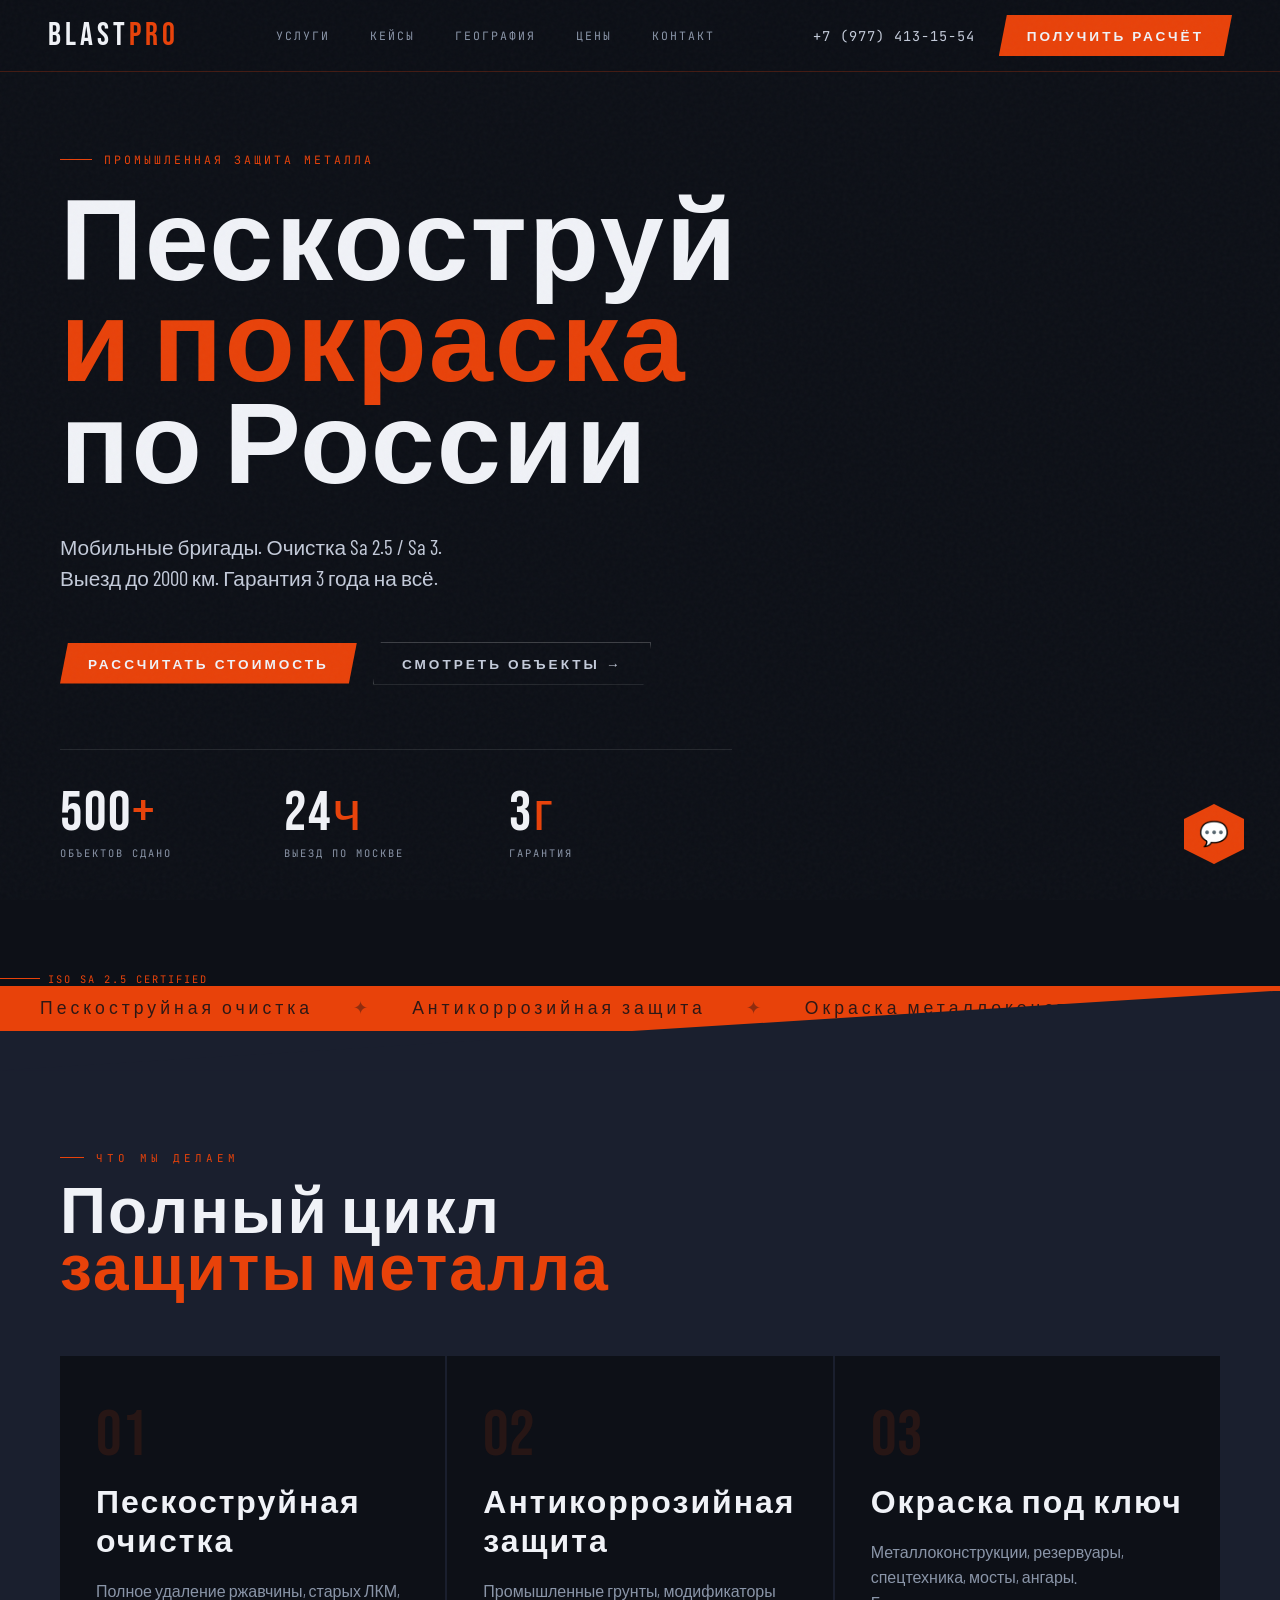
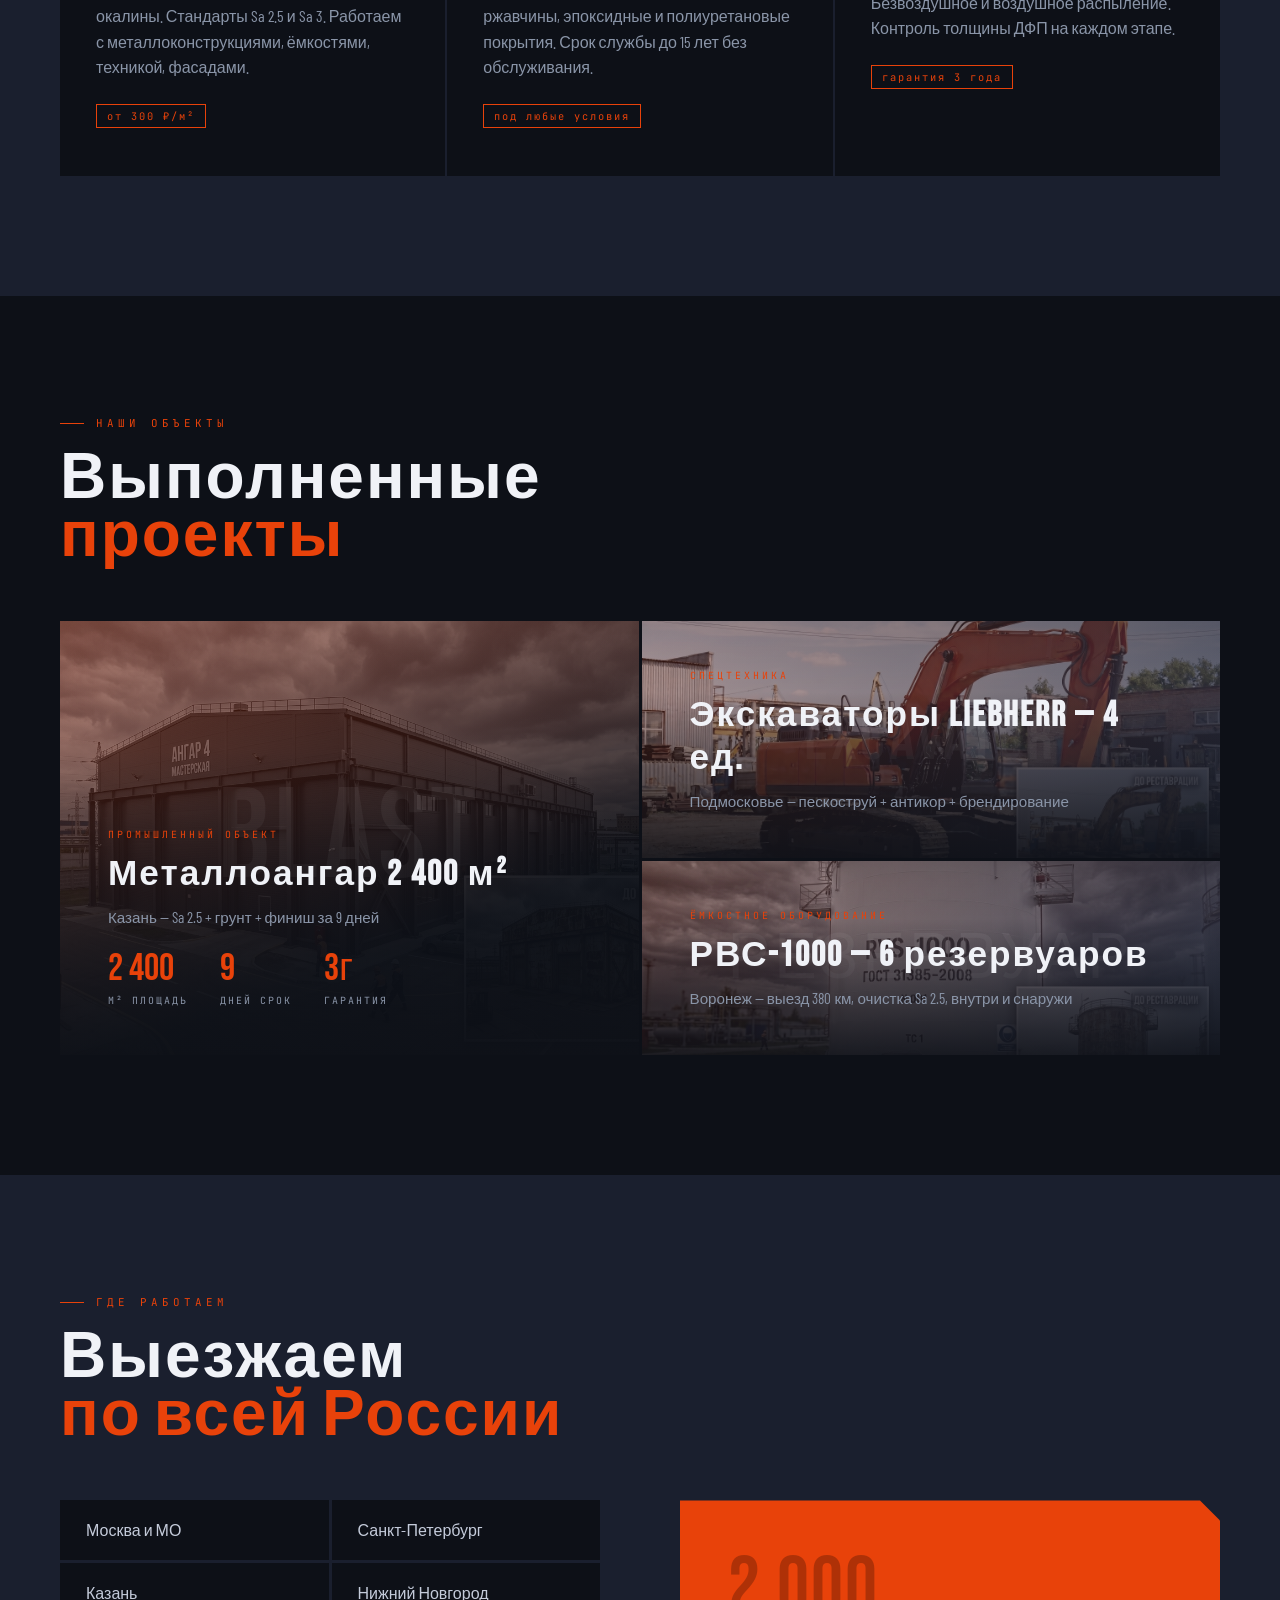
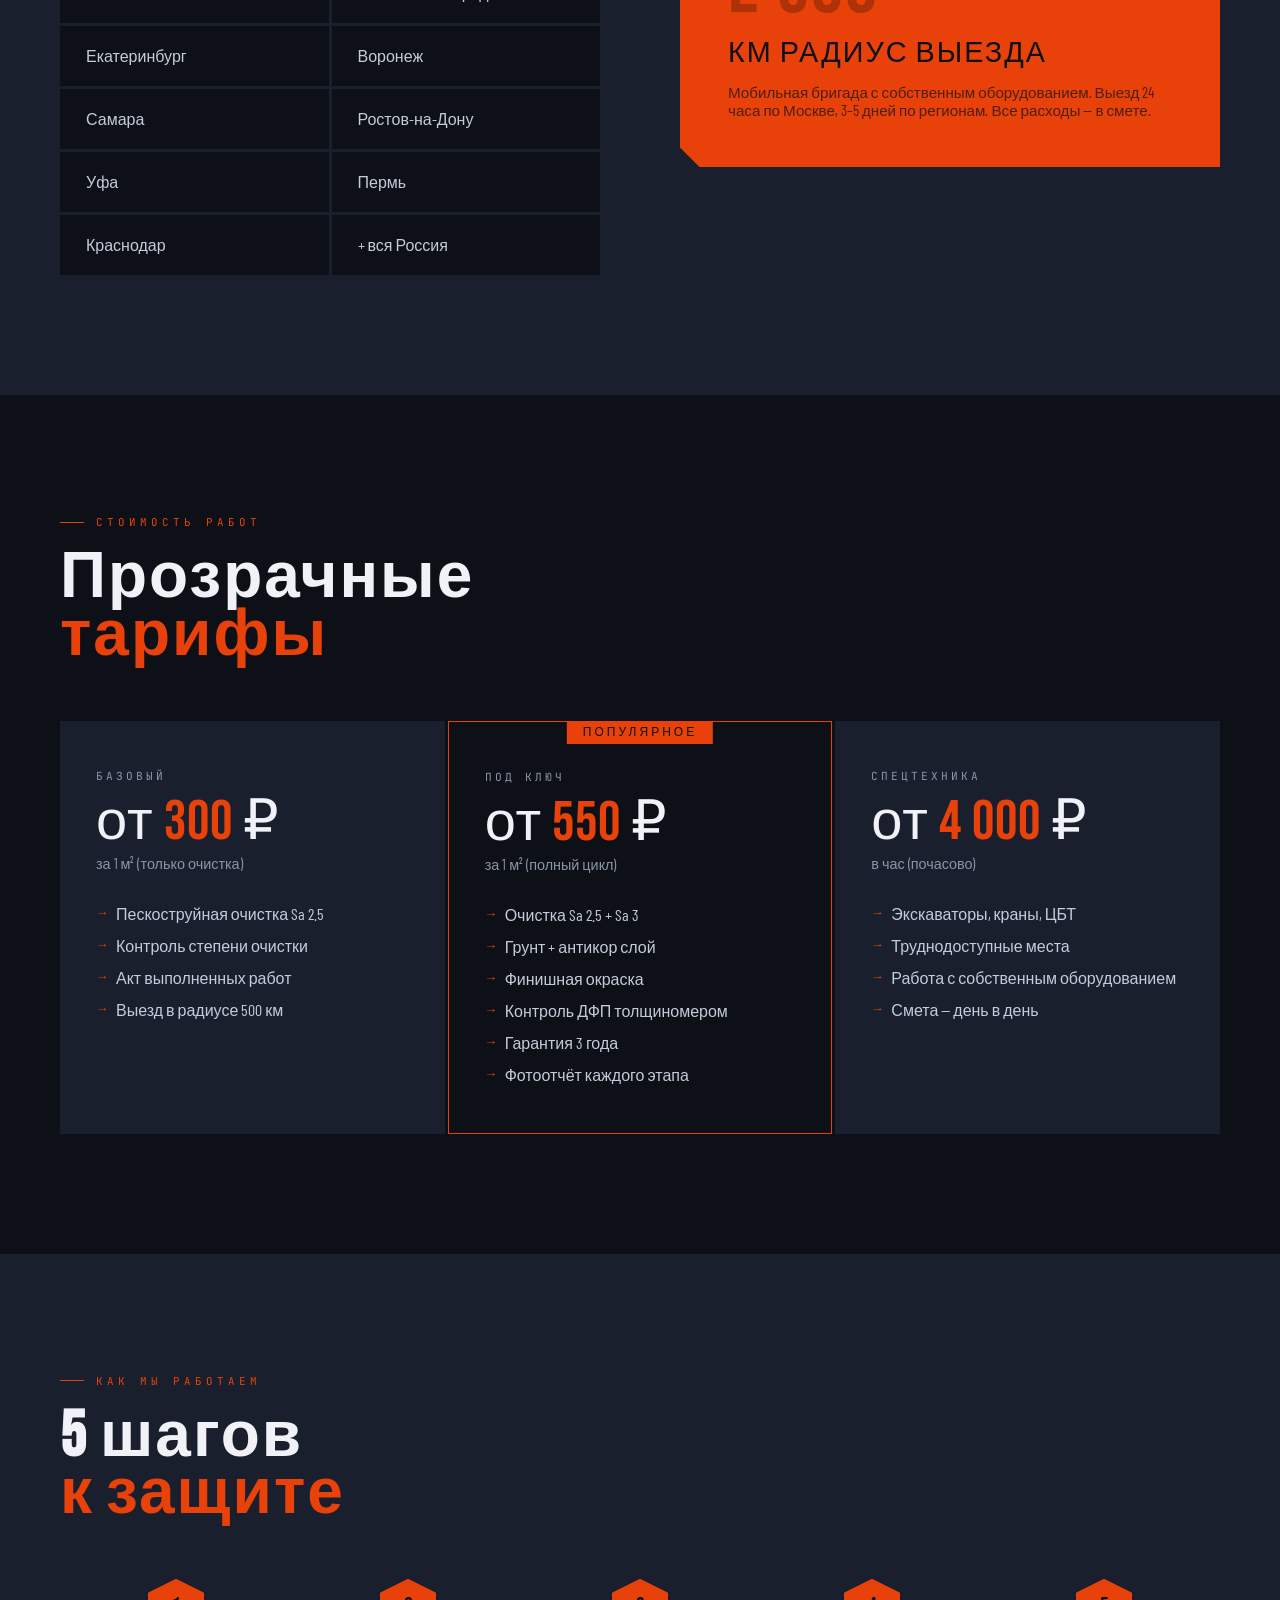
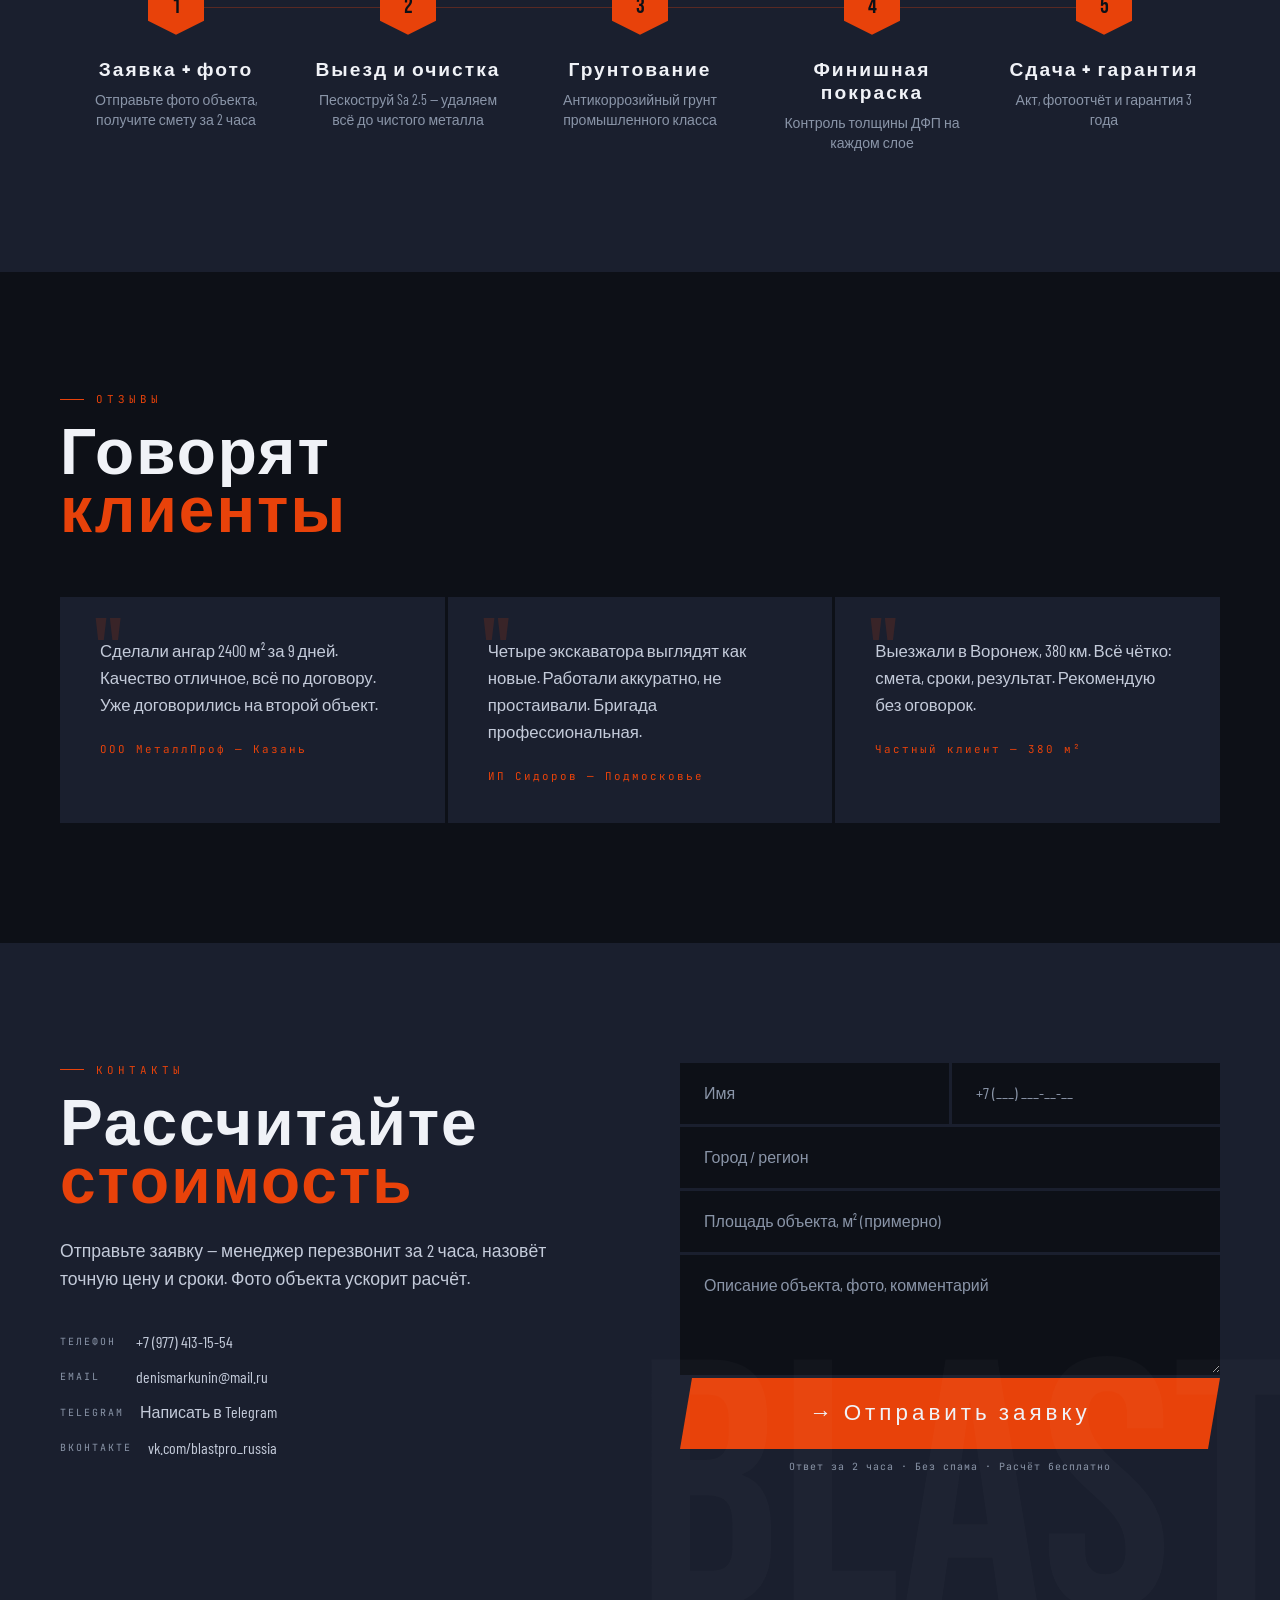
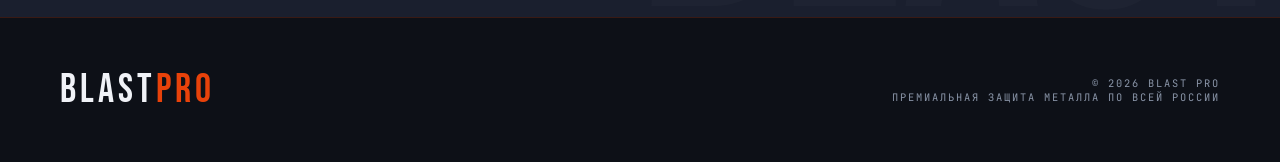
==== index.html @ a30d8edd "Add files via upload" ====
<!DOCTYPE html>
<html lang="ru">
<head>
<meta charset="UTF-8">
<meta name="viewport" content="width=device-width, initial-scale=1.0">
<meta name="description" content="BLAST PRO — пескоструйная очистка до Sa 2.5 и антикоррозийная окраска по всей России. 500+ объектов, гарантия 3 года, выезд до 2000 км.">
<title>BLAST PRO | Пескоструйная очистка и защитная окраска</title>
<link rel="preconnect" href="https://fonts.googleapis.com">
<link href="https://fonts.googleapis.com/css2?family=Bebas+Neue&family=Barlow+Condensed:ital,wght@0,400;0,600;0,700;1,400&family=JetBrains+Mono:wght@400;500&display=swap" rel="stylesheet">
<style>
:root {
  --ore:    #E8420A;
  --steel:  #1A1F2E;
  --iron:   #0D1017;
  --slag:   #2C3347;
  --smoke:  #8A95A8;
  --ash:    #C4CBDA;
  --white:  #F0F2F7;
  --gold:   #D4A843;
}

*, *::before, *::after { box-sizing: border-box; margin: 0; padding: 0; }

html { scroll-behavior: smooth; }

body {
  background: var(--iron);
  color: var(--white);
  font-family: 'Barlow Condensed', sans-serif;
  overflow-x: hidden;
}

/* ── NOISE TEXTURE OVERLAY ── */
body::before {
  content: '';
  position: fixed; inset: 0;
  background-image: url("data:image/svg+xml,%3Csvg viewBox='0 0 256 256' xmlns='http://www.w3.org/2000/svg'%3E%3Cfilter id='n'%3E%3CfeTurbulence type='fractalNoise' baseFrequency='0.9' numOctaves='4' stitchTiles='stitch'/%3E%3C/filter%3E%3Crect width='100%25' height='100%25' filter='url(%23n)' opacity='1'/%3E%3C/svg%3E");
  opacity: 0.028;
  pointer-events: none;
  z-index: 9999;
}

/* ── HEADER ── */
header {
  position: fixed; top: 0; left: 0; right: 0; z-index: 100;
  display: flex; align-items: center; justify-content: space-between;
  padding: 0 48px;
  height: 72px;
  background: rgba(13,16,23,0.96);
  border-bottom: 1px solid rgba(232,66,10,0.25);
  backdrop-filter: blur(16px);
}

.logo {
  font-family: 'Bebas Neue', sans-serif;
  font-size: 2rem;
  letter-spacing: 4px;
  color: var(--white);
}
.logo em { color: var(--ore); font-style: normal; }

nav { display: flex; gap: 40px; }
nav a {
  font-family: 'JetBrains Mono', monospace;
  font-size: 0.72rem;
  letter-spacing: 2px;
  text-transform: uppercase;
  color: var(--smoke);
  text-decoration: none;
  transition: color 0.2s;
}
nav a:hover { color: var(--ore); }

.hdr-right { display: flex; align-items: center; gap: 24px; }
.hdr-phone {
  font-family: 'JetBrains Mono', monospace;
  font-size: 0.85rem;
  color: var(--ash);
  text-decoration: none;
  letter-spacing: 1px;
}
.hdr-phone:hover { color: var(--white); }
.btn-primary {
  background: var(--ore);
  color: var(--white);
  border: none; cursor: pointer;
  font-family: 'Barlow Condensed', sans-serif;
  font-size: 0.85rem; font-weight: 700;
  letter-spacing: 3px; text-transform: uppercase;
  padding: 12px 28px;
  clip-path: polygon(8px 0%, 100% 0%, calc(100% - 8px) 100%, 0% 100%);
  transition: background 0.2s, transform 0.1s;
}
.btn-primary:hover { background: #ff5520; transform: translateY(-1px); }

/* ── HERO ── */
.hero {
  min-height: 100vh;
  display: grid;
  grid-template-columns: 1fr 1fr;
  padding-top: 72px;
  position: relative;
  overflow: hidden;
}

/* VIDEO BACKGROUND */
.hero-video-bg {
  position: absolute; inset: 0; z-index: 0;
}
.hero-video-bg video {
  width: 100%; height: 100%;
  object-fit: cover;
  opacity: 0.72;
  filter: saturate(0.55) contrast(1.1) brightness(0.95);
}
.hero-video-bg::after {
  content: '';
  position: absolute; inset: 0;
  background:
    linear-gradient(90deg,
      rgba(13,16,23,0.82) 0%,
      rgba(13,16,23,0.45) 50%,
      rgba(13,16,23,0.10) 100%),
    linear-gradient(180deg, rgba(13,16,23,0.2) 0%, transparent 40%, rgba(13,16,23,0.65) 100%);
}

.hero-left {
  display: flex; flex-direction: column; justify-content: center;
  padding: 80px 48px 80px 60px;
  position: relative;
  z-index: 1;
}

.hero-eyebrow {
  display: inline-flex; align-items: center; gap: 12px;
  font-family: 'JetBrains Mono', monospace;
  font-size: 0.72rem; letter-spacing: 3px; text-transform: uppercase;
  color: var(--ore);
  margin-bottom: 28px;
}
.hero-eyebrow::before {
  content: '';
  display: block; width: 32px; height: 1px;
  background: var(--ore);
}

h1 {
  font-family: 'Bebas Neue', sans-serif;
  font-size: clamp(5rem, 9vw, 9rem);
  line-height: 0.88;
  letter-spacing: 2px;
  color: var(--white);
  margin-bottom: 32px;
}
h1 span { color: var(--ore); }

.hero-sub {
  font-size: 1.3rem;
  font-weight: 400;
  color: var(--ash);
  max-width: 440px;
  line-height: 1.5;
  margin-bottom: 48px;
}

.hero-ctas { display: flex; gap: 16px; align-items: center; margin-bottom: 64px; }

.btn-ghost {
  font-family: 'Barlow Condensed', sans-serif;
  font-size: 0.85rem; font-weight: 600;
  letter-spacing: 3px; text-transform: uppercase;
  color: var(--ash);
  background: transparent;
  border: 1px solid rgba(255,255,255,0.2);
  padding: 12px 28px; cursor: pointer;
  clip-path: polygon(8px 0%, 100% 0%, calc(100% - 8px) 100%, 0% 100%);
  text-decoration: none;
  transition: border-color 0.2s, color 0.2s;
}
.btn-ghost:hover { border-color: var(--ore); color: var(--white); }

.hero-stats {
  display: grid; grid-template-columns: repeat(3, 1fr);
  border-top: 1px solid rgba(255,255,255,0.1);
  padding-top: 36px;
  gap: 1px;
}
.stat-item { padding-right: 32px; }
.stat-num {
  font-family: 'Bebas Neue', sans-serif;
  font-size: 3.5rem; letter-spacing: 2px;
  color: var(--white);
  line-height: 1;
}
.stat-num em { color: var(--ore); font-style: normal; }
.stat-label {
  font-family: 'JetBrains Mono', monospace;
  font-size: 0.65rem; letter-spacing: 2px; text-transform: uppercase;
  color: var(--smoke);
  margin-top: 4px;
}

.hero-right {
  position: relative;
  overflow: hidden;
}

/* industrial photo placeholder with heavy atmosphere */
.hero-img-wrap {
  position: absolute; inset: 0;
  background:
    linear-gradient(90deg, var(--iron) 0%, transparent 30%),
    linear-gradient(180deg, transparent 60%, var(--iron) 100%),
    radial-gradient(ellipse at 60% 40%, rgba(232,66,10,0.35) 0%, transparent 55%),
    #1a1a2a;
  display: flex; align-items: center; justify-content: center;
}

.hero-photo-placeholder {
  width: 100%; height: 100%;
  object-fit: cover; opacity: 0.45;
  filter: saturate(0.3) contrast(1.4);
}

/* large decorative number */
.hero-deco-num {
  position: absolute; bottom: -20px; right: -10px;
  font-family: 'Bebas Neue', sans-serif;
  font-size: clamp(12rem, 20vw, 20rem);
  color: rgba(255,255,255,0.03);
  line-height: 1;
  pointer-events: none;
  user-select: none;
}

/* spark line animation */
@keyframes spark {
  0%,100% { opacity:0.3; transform: scaleX(1); }
  50% { opacity:1; transform: scaleX(1.05); }
}
.spark-line {
  position: absolute; bottom: 72px; right: 60px;
  display: flex; align-items: center; gap: 8px;
  font-family: 'JetBrains Mono', monospace;
  font-size: 0.65rem; letter-spacing: 2px; text-transform: uppercase; color: var(--ore);
  animation: spark 2s ease-in-out infinite;
}
.spark-line::before {
  content: '';
  display: block; width: 40px; height: 1px; background: var(--ore);
}

/* ── TICKER BAR ── */
.ticker-wrap {
  background: var(--ore);
  padding: 12px 0;
  overflow: hidden;
  position: relative;
}
.ticker-inner {
  display: flex; gap: 0;
  animation: tickerMove 28s linear infinite;
  white-space: nowrap;
}
@keyframes tickerMove {
  0%   { transform: translateX(0); }
  100% { transform: translateX(-50%); }
}
.ticker-item {
  font-family: 'Bebas Neue', sans-serif;
  font-size: 1.1rem; letter-spacing: 4px;
  padding: 0 40px;
  color: rgba(13,16,23,0.85);
  flex-shrink: 0;
}
.ticker-sep { color: rgba(13,16,23,0.4); padding: 0; }

/* ── SECTION HEADERS ── */
.section-label {
  font-family: 'JetBrains Mono', monospace;
  font-size: 0.68rem; letter-spacing: 4px; text-transform: uppercase;
  color: var(--ore);
  display: flex; align-items: center; gap: 12px;
  margin-bottom: 20px;
}
.section-label::before {
  content: ''; display: block; width: 24px; height: 1px; background: var(--ore);
}

h2 {
  font-family: 'Bebas Neue', sans-serif;
  font-size: clamp(3rem, 5vw, 5.5rem);
  letter-spacing: 2px;
  line-height: 0.9;
  color: var(--white);
  margin-bottom: 56px;
}
h2 span { color: var(--ore); }

/* ── SERVICES SECTION ── */
.services {
  padding: 120px 60px;
  background: var(--steel);
  position: relative;
}

/* angled top edge */
.services::before {
  content: '';
  position: absolute; top: -40px; left: 0; right: 0;
  height: 80px;
  background: var(--steel);
  clip-path: polygon(0 100%, 100% 0, 100% 100%);
}

.services-grid {
  display: grid;
  grid-template-columns: repeat(3, 1fr);
  gap: 2px;
  margin-top: 16px;
}

.service-card {
  background: var(--iron);
  padding: 48px 36px;
  position: relative;
  overflow: hidden;
  transition: background 0.3s;
  cursor: default;
}
.service-card:hover { background: #111620; }
.service-card::before {
  content: '';
  position: absolute; top: 0; left: 0; right: 0;
  height: 3px;
  background: var(--ore);
  transform: scaleX(0); transform-origin: left;
  transition: transform 0.4s ease;
}
.service-card:hover::before { transform: scaleX(1); }

.service-num {
  font-family: 'Bebas Neue', sans-serif;
  font-size: 4rem;
  color: rgba(232,66,10,0.12);
  line-height: 1;
  margin-bottom: 16px;
  transition: color 0.3s;
}
.service-card:hover .service-num { color: rgba(232,66,10,0.3); }

.service-card h3 {
  font-family: 'Bebas Neue', sans-serif;
  font-size: 2rem;
  letter-spacing: 2px;
  margin-bottom: 16px;
}
.service-card p { font-size: 1rem; color: var(--smoke); line-height: 1.6; }
.service-tag {
  display: inline-block;
  margin-top: 24px;
  font-family: 'JetBrains Mono', monospace;
  font-size: 0.65rem; letter-spacing: 2px;
  color: var(--ore); border: 1px solid var(--ore);
  padding: 4px 10px;
}

/* ── CASES / PROJECTS ── */
.cases {
  padding: 120px 60px;
  background: var(--iron);
}

.cases-grid {
  display: grid;
  grid-template-columns: repeat(2, 1fr);
  gap: 3px;
}

.case-card {
  background: var(--steel);
  padding: 48px;
  position: relative;
  overflow: hidden;
  transition: transform 0.3s;
}
.case-card:hover { transform: translateY(-4px); }
.case-card:nth-child(1) { grid-column: 1; grid-row: 1 / span 2; display: flex; flex-direction: column; justify-content: flex-end; }

.case-hero-placeholder {
  position: absolute; inset: 0;
  background: linear-gradient(135deg, rgba(232,66,10,0.2), rgba(44,51,71,0.8));
  display: flex; align-items: center; justify-content: center;
  font-family: 'Bebas Neue', sans-serif;
  font-size: 8rem; letter-spacing: 4px; color: rgba(255,255,255,0.06);
}
.case-card:nth-child(1) .case-hero-placeholder { background: linear-gradient(160deg, rgba(232,66,10,0.35) 0%, rgba(13,16,23,0.9) 70%); }

/* real photos */
.case-photo {
  position: absolute; inset: 0;
  width: 100%; height: 100%;
  object-fit: cover;
  object-position: center;
  opacity: 0.75;
  filter: saturate(0.6) contrast(1.1);
  transition: opacity 0.4s, transform 0.6s;
  cursor: pointer;
}
.case-card:hover .case-photo {
  opacity: 0.85;
  transform: scale(1.02);
}
/* overlay gradient — только снизу чтобы текст читался, фото видно */
.case-card::after {
  content: '';
  position: absolute; inset: 0;
  background: linear-gradient(180deg, rgba(13,16,23,0.1) 0%, rgba(13,16,23,0.0) 30%, rgba(13,16,23,0.85) 100%);
  pointer-events: none;
  z-index: 0;
}
.case-content { position: relative; z-index: 2; }

/* zoom icon on hover */
.case-photo-btn {
  position: absolute; top: 16px; right: 16px; z-index: 3;
  width: 40px; height: 40px;
  background: rgba(232,66,10,0.85);
  border: none; cursor: pointer;
  display: flex; align-items: center; justify-content: center;
  clip-path: polygon(6px 0%,100% 0%,calc(100% - 6px) 100%,0% 100%);
  opacity: 0; transition: opacity 0.2s;
  color: white; font-size: 1.1rem;
}
.case-card:hover .case-photo-btn { opacity: 1; }

/* ── LIGHTBOX ── */
.lb-overlay {
  display: none;
  position: fixed; inset: 0; z-index: 1000;
  background: rgba(7,10,18,0.97);
  align-items: center; justify-content: center;
  flex-direction: column;
}
.lb-overlay.open { display: flex; }

.lb-img-wrap {
  position: relative;
  max-width: 92vw; max-height: 82vh;
  display: flex; align-items: center; justify-content: center;
}
.lb-img-wrap img {
  max-width: 92vw; max-height: 82vh;
  object-fit: contain;
  border: 1px solid rgba(232,66,10,0.2);
  display: block;
}

.lb-arrow {
  position: absolute; top: 50%; transform: translateY(-50%);
  background: rgba(232,66,10,0.9);
  border: none; cursor: pointer; color: white;
  font-size: 1.4rem; padding: 0;
  width: 52px; height: 52px;
  clip-path: polygon(8px 0%,100% 0%,calc(100% - 8px) 100%,0% 100%);
  display: flex; align-items: center; justify-content: center;
  transition: background 0.2s;
}
.lb-arrow:hover { background: #ff5520; }
.lb-arrow.prev { left: -70px; }
.lb-arrow.next { right: -70px; }

.lb-close {
  position: fixed; top: 24px; right: 32px;
  background: transparent; border: 1px solid rgba(255,255,255,0.2);
  color: white; cursor: pointer;
  font-family: 'JetBrains Mono', monospace;
  font-size: 0.75rem; letter-spacing: 2px;
  padding: 10px 20px;
  transition: border-color 0.2s;
}
.lb-close:hover { border-color: var(--ore); color: var(--ore); }

.lb-caption {
  margin-top: 20px; text-align: center;
}
.lb-caption h4 {
  font-family: 'Bebas Neue', sans-serif;
  font-size: 1.6rem; letter-spacing: 2px;
}
.lb-caption p { font-size: 0.9rem; color: var(--smoke); margin-top: 4px; }

.lb-dots {
  display: flex; gap: 8px; margin-top: 16px;
}
.lb-dot {
  width: 28px; height: 3px; background: rgba(255,255,255,0.2);
  cursor: pointer; transition: background 0.2s;
  border: none;
}
.lb-dot.active { background: var(--ore); }

.case-content { position: relative; z-index: 1; }
.case-cat {
  font-family: 'JetBrains Mono', monospace;
  font-size: 0.62rem; letter-spacing: 3px; text-transform: uppercase; color: var(--ore);
  margin-bottom: 12px;
}
.case-card h3 {
  font-family: 'Bebas Neue', sans-serif;
  font-size: 2.2rem; letter-spacing: 2px; margin-bottom: 12px;
}
.case-meta { font-size: 0.95rem; color: var(--smoke); }

.case-stat-row {
  display: flex; gap: 32px; margin-top: 24px;
}
.case-stat span:first-child {
  display: block;
  font-family: 'Bebas Neue', sans-serif; font-size: 2.4rem; color: var(--ore); line-height: 1;
}
.case-stat span:last-child {
  font-family: 'JetBrains Mono', monospace;
  font-size: 0.62rem; letter-spacing: 2px; text-transform: uppercase; color: var(--smoke);
}

/* ── GEOGRAPHY ── */
.geo {
  padding: 120px 60px;
  background: var(--steel);
  position: relative;
}

.geo-inner {
  display: grid;
  grid-template-columns: 1fr 1fr;
  gap: 80px;
  align-items: start;
}

.geo-list {
  display: grid; grid-template-columns: 1fr 1fr; gap: 3px;
}
.geo-item {
  background: var(--iron);
  padding: 20px 24px;
  font-size: 1rem;
  color: var(--ash);
  border-left: 2px solid transparent;
  transition: border-color 0.2s, color 0.2s;
}
.geo-item:hover { border-left-color: var(--ore); color: var(--white); }

.geo-callout {
  background: var(--ore);
  padding: 48px;
  clip-path: polygon(0 0, calc(100% - 20px) 0, 100% 20px, 100% 100%, 20px 100%, 0 calc(100% - 20px));
}
.geo-callout-num {
  font-family: 'Bebas Neue', sans-serif;
  font-size: 5rem; letter-spacing: 2px; color: rgba(0,0,0,0.25); line-height: 1;
}
.geo-callout-text {
  font-family: 'Bebas Neue', sans-serif;
  font-size: 1.8rem; letter-spacing: 2px; color: var(--iron);
  margin-top: 8px;
}
.geo-callout-sub {
  font-size: 0.95rem; color: rgba(13,16,23,0.7); margin-top: 12px;
}

/* ── PRICING ── */
.pricing {
  padding: 120px 60px;
  background: var(--iron);
}

.price-grid {
  display: grid;
  grid-template-columns: repeat(3, 1fr);
  gap: 3px;
}
.price-card {
  background: var(--steel);
  padding: 48px 36px;
  position: relative;
}
.price-card.featured {
  background: var(--iron);
  border: 1px solid var(--ore);
}
.price-card.featured::before {
  content: 'ПОПУЛЯРНОЕ';
  position: absolute; top: -1px; left: 50%; transform: translateX(-50%);
  background: var(--ore); color: var(--iron);
  font-family: 'Bebas Neue', sans-serif;
  font-size: 0.75rem; letter-spacing: 3px;
  padding: 4px 16px;
}

.price-name {
  font-family: 'JetBrains Mono', monospace;
  font-size: 0.7rem; letter-spacing: 3px; text-transform: uppercase; color: var(--smoke);
  margin-bottom: 12px;
}
.price-amount {
  font-family: 'Bebas Neue', sans-serif;
  font-size: 3.5rem; letter-spacing: 1px; color: var(--white); line-height: 1;
}
.price-amount em { font-style: normal; color: var(--ore); }
.price-unit { font-size: 0.9rem; color: var(--smoke); margin-top: 4px; margin-bottom: 32px; }

.price-features { list-style: none; display: flex; flex-direction: column; gap: 12px; }
.price-features li {
  font-size: 1rem; color: var(--ash);
  padding-left: 20px; position: relative;
}
.price-features li::before {
  content: '→';
  position: absolute; left: 0; color: var(--ore); font-size: 0.8rem;
}

/* ── PROCESS ── */
.process {
  padding: 120px 60px;
  background: var(--steel);
}

.process-steps {
  display: grid;
  grid-template-columns: repeat(5, 1fr);
  position: relative;
  gap: 0;
}
.process-steps::before {
  content: '';
  position: absolute;
  top: 28px; left: 10%; right: 10%;
  height: 1px; background: rgba(232,66,10,0.3);
}
.step {
  text-align: center;
  padding: 0 20px;
  position: relative;
}
.step-dot {
  width: 56px; height: 56px;
  background: var(--ore);
  clip-path: polygon(50% 0%, 100% 25%, 100% 75%, 50% 100%, 0% 75%, 0% 25%);
  display: flex; align-items: center; justify-content: center;
  margin: 0 auto 24px;
  font-family: 'Bebas Neue', sans-serif; font-size: 1.4rem; color: var(--iron);
  position: relative; z-index: 1;
}
.step h4 {
  font-family: 'Bebas Neue', sans-serif;
  font-size: 1.2rem; letter-spacing: 2px; margin-bottom: 8px;
}
.step p { font-size: 0.88rem; color: var(--smoke); line-height: 1.4; }

/* ── TESTIMONIALS ── */
.testimonials {
  padding: 120px 60px;
  background: var(--iron);
}

.testi-grid {
  display: grid;
  grid-template-columns: repeat(3, 1fr);
  gap: 3px;
}
.testi-card {
  background: var(--steel);
  padding: 40px;
  position: relative;
}
.testi-card::before {
  content: '"';
  position: absolute; top: 12px; left: 32px;
  font-family: 'Bebas Neue', sans-serif;
  font-size: 6rem; color: rgba(232,66,10,0.15); line-height: 1;
}
.testi-text { font-size: 1.05rem; color: var(--ash); line-height: 1.6; margin-bottom: 24px; position: relative; z-index: 1; }
.testi-author { font-family: 'JetBrains Mono', monospace; font-size: 0.68rem; letter-spacing: 2px; color: var(--ore); }

/* ── CONTACT ── */
.contact {
  padding: 120px 60px;
  background: var(--steel);
  position: relative;
  overflow: hidden;
}
.contact::after {
  content: 'BLAST';
  position: absolute; right: -20px; bottom: -60px;
  font-family: 'Bebas Neue', sans-serif;
  font-size: 22rem; color: rgba(255,255,255,0.02); line-height: 1;
  pointer-events: none;
}

.contact-inner {
  display: grid;
  grid-template-columns: 1fr 1fr;
  gap: 80px;
  align-items: start;
}

.contact-info h2 { margin-bottom: 24px; }
.contact-info p { font-size: 1.1rem; color: var(--ash); line-height: 1.6; margin-bottom: 40px; }

.contact-detail {
  display: flex; flex-direction: column; gap: 16px; margin-bottom: 40px;
}
.cdet {
  display: flex; align-items: center; gap: 16px;
  font-size: 1rem;
}
.cdet-label {
  font-family: 'JetBrains Mono', monospace;
  font-size: 0.62rem; letter-spacing: 2px; text-transform: uppercase;
  color: var(--smoke); min-width: 60px;
}
.cdet a { color: var(--ash); text-decoration: none; }
.cdet a:hover { color: var(--ore); }

/* FORM */
.contact-form { display: flex; flex-direction: column; gap: 3px; }
.form-row { display: grid; grid-template-columns: 1fr 1fr; gap: 3px; }

.field {
  background: var(--iron);
  border: none; outline: none;
  padding: 20px 24px;
  font-family: 'Barlow Condensed', sans-serif;
  font-size: 1rem; color: var(--white);
  width: 100%;
  border-bottom: 2px solid transparent;
  transition: border-color 0.2s;
}
.field:focus { border-bottom-color: var(--ore); }
.field::placeholder { color: var(--smoke); }
.field.error { border-bottom-color: #e84444; animation: shake 0.3s ease; }
.field-error-msg {
  font-family: 'JetBrains Mono', monospace;
  font-size: 0.62rem; letter-spacing: 1px;
  color: #e84444; margin-top: 4px;
  display: none;
}
.field-error-msg.show { display: block; }
@keyframes shake {
  0%,100% { transform: translateX(0); }
  25%      { transform: translateX(-6px); }
  75%      { transform: translateX(6px); }
}

textarea.field { resize: vertical; min-height: 120px; }

.form-submit {
  background: var(--ore);
  border: none; cursor: pointer;
  color: var(--white);
  font-family: 'Bebas Neue', sans-serif;
  font-size: 1.4rem; letter-spacing: 4px;
  padding: 22px;
  width: 100%;
  transition: background 0.2s;
  clip-path: polygon(12px 0%, 100% 0%, calc(100% - 12px) 100%, 0% 100%);
}
.form-submit:hover { background: #ff5520; }

.form-note {
  font-family: 'JetBrains Mono', monospace;
  font-size: 0.62rem; letter-spacing: 1px; color: var(--smoke);
  text-align: center; margin-top: 8px;
}

/* ── FLOATING CONTACT WIDGET ── */
.float-wrap {
  position: fixed; bottom: 36px; right: 36px; z-index: 200;
}
.float-btn {
  width: 60px; height: 60px;
  background: var(--ore);
  border: none; cursor: pointer;
  clip-path: polygon(50% 0%, 100% 25%, 100% 75%, 50% 100%, 0% 75%, 0% 25%);
  display: flex; align-items: center; justify-content: center;
  font-size: 1.5rem;
  box-shadow: 0 8px 32px rgba(232,66,10,0.5);
  transition: transform 0.2s;
}
.float-btn:hover { transform: scale(1.08); }

.float-menu {
  position: absolute; bottom: 76px; right: 0;
  background: var(--steel);
  border: 1px solid rgba(232,66,10,0.25);
  width: 240px;
  display: none; flex-direction: column;
  overflow: hidden;
}
.float-menu.open { display: flex; }
.float-link {
  display: flex; align-items: center; gap: 14px;
  padding: 16px 20px;
  text-decoration: none; color: var(--ash);
  font-size: 0.95rem;
  border-bottom: 1px solid rgba(255,255,255,0.06);
  transition: background 0.15s, color 0.15s;
}
.float-link:hover { background: rgba(232,66,10,0.12); color: var(--white); }
.float-link svg { flex-shrink: 0; }

/* ── FOOTER ── */
footer {
  background: var(--iron);
  border-top: 1px solid rgba(232,66,10,0.2);
  padding: 48px 60px;
  display: flex; align-items: center; justify-content: space-between;
}
.footer-logo {
  font-family: 'Bebas Neue', sans-serif;
  font-size: 2.5rem; letter-spacing: 4px;
}
.footer-logo em { color: var(--ore); font-style: normal; }

.footer-meta {
  font-family: 'JetBrains Mono', monospace;
  font-size: 0.65rem; letter-spacing: 2px; text-transform: uppercase; color: var(--smoke);
  text-align: right;
}

/* ── ANIMATIONS ── */
@keyframes fadeUp {
  from { opacity: 0; transform: translateY(24px); }
  to   { opacity: 1; transform: translateY(0); }
}
.anim { opacity: 0; }
.anim.visible { animation: fadeUp 0.6s ease forwards; }
.anim-d1 { animation-delay: 0.1s; }
.anim-d2 { animation-delay: 0.2s; }
.anim-d3 { animation-delay: 0.3s; }

/* ── SUCCESS STATE ── */
.form-success {
  display: none;
  text-align: center; padding: 60px 20px;
}
.form-success.show { display: block; }
.form-success h3 {
  font-family: 'Bebas Neue', sans-serif;
  font-size: 3rem; letter-spacing: 3px; color: var(--ore);
}
.form-success p { color: var(--ash); margin-top: 12px; font-size: 1.05rem; }

/* ── PHONE VALIDATION INDICATOR ── */
.phone-wrap { display: flex; flex-direction: column; position: relative; }
.phone-status {
  position: absolute; right: 16px; top: 50%; transform: translateY(-50%);
  font-size: 1rem; opacity: 0; transition: opacity 0.2s;
  pointer-events: none;
}
.phone-status.show { opacity: 1; }
.phone-status.ok   { color: #4caf50; }
.phone-status.bad  { color: #e84444; }

.field.valid   { border-bottom-color: #4caf50; }
.field.error   { border-bottom-color: #e84444; animation: shake 0.3s ease; }

/* ── BURGER MENU ── */
.burger {
  display: none;
  flex-direction: column; gap: 5px;
  background: none; border: none; cursor: pointer; padding: 8px;
}
.burger span {
  display: block; width: 24px; height: 2px;
  background: var(--white); transition: all 0.3s;
}
.burger.open span:nth-child(1) { transform: translateY(7px) rotate(45deg); }
.burger.open span:nth-child(2) { opacity: 0; }
.burger.open span:nth-child(3) { transform: translateY(-7px) rotate(-45deg); }

.mobile-nav {
  display: none;
  position: fixed; top: 72px; left: 0; right: 0; z-index: 99;
  background: rgba(13,16,23,0.98);
  flex-direction: column;
  border-bottom: 1px solid rgba(232,66,10,0.3);
  backdrop-filter: blur(16px);
}
.mobile-nav.open { display: flex; }
.mobile-nav a {
  padding: 18px 24px;
  font-family: 'JetBrains Mono', monospace;
  font-size: 0.8rem; letter-spacing: 3px; text-transform: uppercase;
  color: var(--ash); text-decoration: none;
  border-bottom: 1px solid rgba(255,255,255,0.06);
  transition: color 0.2s, background 0.2s;
}
.mobile-nav a:hover { color: var(--ore); background: rgba(232,66,10,0.06); }

/* ── LIGHTBOX MOBILE ── */
@media (max-width: 600px) {
  .lb-arrow { display: none; }
  .lb-img-wrap { max-width: 100vw; max-height: 60vh; }
  .lb-img-wrap img { max-width: 96vw; max-height: 60vh; }
  .lb-close { top: 12px; right: 12px; padding: 8px 14px; font-size: 0.65rem; }
  .lb-caption h4 { font-size: 1.2rem; }
}

/* ── MOBILE ── */
@media (max-width: 900px) {
  /* header */
  header { padding: 0 20px; }
  nav { display: none; }
  .burger { display: flex; }
  .hdr-phone { display: none; }
  .btn-primary { font-size: 0.75rem; padding: 10px 18px; letter-spacing: 1px; }

  /* hero */
  .hero { grid-template-columns: 1fr; min-height: 100svh; }
  .hero-left { padding: 48px 20px 60px; max-width: 100% !important; }
  h1 { font-size: clamp(3rem, 12vw, 5.5rem); }
  .hero-sub { font-size: 1.1rem; }
  .hero-ctas { flex-direction: column; align-items: flex-start; gap: 12px; }
  .hero-ctas .btn-primary, .hero-ctas .btn-ghost { width: 100%; text-align: center; }
  .hero-stats { grid-template-columns: repeat(3,1fr); gap: 0; }
  .stat-num { font-size: 2.4rem; }
  .spark-line { display: none; }

  /* sections */
  .services, .cases, .geo, .pricing, .process, .testimonials, .contact { padding: 64px 20px; }
  h2 { font-size: clamp(2.2rem, 8vw, 3.5rem); margin-bottom: 36px; }

  /* grids → single column */
  .services-grid, .cases-grid, .price-grid, .testi-grid { grid-template-columns: 1fr; }

  /* cases — fixed height on mobile */
  .case-card { min-height: 280px; }
  .case-card:nth-child(1) { grid-column: 1; grid-row: auto; }

  /* geo */
  .geo-inner, .contact-inner { grid-template-columns: 1fr; gap: 36px; }
  .geo-list { grid-template-columns: 1fr 1fr; }
  .geo-callout { padding: 28px; }
  .geo-callout-num { font-size: 3rem; }

  /* pricing */
  .price-card { padding: 36px 24px; }

  /* process */
  .process-steps { grid-template-columns: 1fr 1fr; gap: 28px; }
  .process-steps::before { display: none; }
  .step-dot { width: 44px; height: 44px; font-size: 1.1rem; }

  /* form */
  .form-row { grid-template-columns: 1fr; }
  .field { padding: 16px 18px; font-size: 1rem; }
  .form-submit { font-size: 1.1rem; padding: 18px; }

  /* contact */
  .contact::after { display: none; }

  /* footer */
  footer { flex-direction: column; gap: 12px; text-align: center; padding: 36px 20px; }
  .footer-meta { text-align: center; }

  /* float */
  .float-wrap { bottom: 20px; right: 16px; }
  .float-menu { width: 210px; }

  /* lightbox swipe hint on mobile */
  .lb-dots { margin-top: 12px; }
}

/* small phones */
@media (max-width: 380px) {
  h1 { font-size: clamp(2.6rem, 11vw, 3.5rem); }
  .hero-stats { grid-template-columns: 1fr 1fr; }
  .stat-item:last-child { display: none; }
  .geo-list { grid-template-columns: 1fr; }
}
</style>
</head>
<body>

<!-- HEADER -->
<header>
  <div class="logo">BLAST<em>PRO</em></div>
  <nav>
    <a href="#services">Услуги</a>
    <a href="#cases">Кейсы</a>
    <a href="#geo">География</a>
    <a href="#pricing">Цены</a>
    <a href="#contact">Контакт</a>
  </nav>
  <div class="hdr-right">
    <a href="tel:+79774131554" class="hdr-phone">+7 (977) 413-15-54</a>
    <button class="btn-primary" onclick="document.getElementById('contact').scrollIntoView({behavior:'smooth'})">Получить расчёт</button>
    <button class="burger" id="burger" onclick="toggleBurger()" aria-label="Меню">
      <span></span><span></span><span></span>
    </button>
  </div>
</header>
<!-- MOBILE NAV -->
<nav class="mobile-nav" id="mobileNav">
  <a href="#services" onclick="closeBurger()">Услуги</a>
  <a href="#cases"    onclick="closeBurger()">Кейсы</a>
  <a href="#geo"      onclick="closeBurger()">География</a>
  <a href="#pricing"  onclick="closeBurger()">Цены</a>
  <a href="#contact"  onclick="closeBurger()">Контакт</a>
  <a href="tel:+79774131554" style="color:var(--ore);">+7 (977) 413-15-54</a>
</nav>

<!-- HERO -->
<section class="hero" style="grid-template-columns:1fr;">
  <!-- VIDEO BACKGROUND -->
  <div class="hero-video-bg">
    <video autoplay muted loop playsinline preload="auto">
      <source src="hero-video.mp4" type="video/mp4">
    </video>
  </div>
  <div class="hero-left" style="max-width:780px;">
    <div class="hero-eyebrow">Промышленная защита металла</div>
    <h1>Пескоструй<br><span>и покраска</span><br>по России</h1>
    <p class="hero-sub">Мобильные бригады. Очистка Sa 2.5 / Sa 3. Выезд до 2000 км. Гарантия 3 года на всё.</p>
    <div class="hero-ctas">
      <button class="btn-primary" onclick="document.getElementById('contact').scrollIntoView({behavior:'smooth'})">Рассчитать стоимость</button>
      <a href="#cases" class="btn-ghost">Смотреть объекты →</a>
    </div>
    <div class="hero-stats">
      <div class="stat-item">
        <div class="stat-num">500<em>+</em></div>
        <div class="stat-label">Объектов сдано</div>
      </div>
      <div class="stat-item">
        <div class="stat-num">24<em>ч</em></div>
        <div class="stat-label">Выезд по Москве</div>
      </div>
      <div class="stat-item">
        <div class="stat-num">3<em>г</em></div>
        <div class="stat-label">Гарантия</div>
      </div>
    </div>
  </div>
  <div class="spark-line" style="position:relative;bottom:auto;right:auto;margin-top:32px;">ISO Sa 2.5 Certified</div>
</section>

<!-- TICKER -->
<div class="ticker-wrap">
  <div class="ticker-inner" id="ticker">
    <span class="ticker-item">Пескоструйная очистка</span><span class="ticker-item ticker-sep">✦</span>
    <span class="ticker-item">Антикоррозийная защита</span><span class="ticker-item ticker-sep">✦</span>
    <span class="ticker-item">Окраска металлоконструкций</span><span class="ticker-item ticker-sep">✦</span>
    <span class="ticker-item">Выезд по всей России</span><span class="ticker-item ticker-sep">✦</span>
    <span class="ticker-item">Sa 2.5 / Sa 3</span><span class="ticker-item ticker-sep">✦</span>
    <span class="ticker-item">Гарантия 3 года</span><span class="ticker-item ticker-sep">✦</span>
    <span class="ticker-item">500+ объектов</span><span class="ticker-item ticker-sep">✦</span>
    <!-- duplicate for seamless loop -->
    <span class="ticker-item">Пескоструйная очистка</span><span class="ticker-item ticker-sep">✦</span>
    <span class="ticker-item">Антикоррозийная защита</span><span class="ticker-item ticker-sep">✦</span>
    <span class="ticker-item">Окраска металлоконструкций</span><span class="ticker-item ticker-sep">✦</span>
    <span class="ticker-item">Выезд по всей России</span><span class="ticker-item ticker-sep">✦</span>
    <span class="ticker-item">Sa 2.5 / Sa 3</span><span class="ticker-item ticker-sep">✦</span>
    <span class="ticker-item">Гарантия 3 года</span><span class="ticker-item ticker-sep">✦</span>
    <span class="ticker-item">500+ объектов</span><span class="ticker-item ticker-sep">✦</span>
  </div>
</div>

<!-- SERVICES -->
<section id="services" class="services">
  <div class="section-label">Что мы делаем</div>
  <h2>Полный цикл<br><span>защиты металла</span></h2>
  <div class="services-grid">
    <div class="service-card anim anim-d1">
      <div class="service-num">01</div>
      <h3>Пескоструйная очистка</h3>
      <p>Полное удаление ржавчины, старых ЛКМ, окалины. Стандарты Sa 2.5 и Sa 3. Работаем с металлоконструкциями, ёмкостями, техникой, фасадами.</p>
      <span class="service-tag">от 300 ₽/м²</span>
    </div>
    <div class="service-card anim anim-d2">
      <div class="service-num">02</div>
      <h3>Антикоррозийная защита</h3>
      <p>Промышленные грунты, модификаторы ржавчины, эпоксидные и полиуретановые покрытия. Срок службы до 15 лет без обслуживания.</p>
      <span class="service-tag">под любые условия</span>
    </div>
    <div class="service-card anim anim-d3">
      <div class="service-num">03</div>
      <h3>Окраска под ключ</h3>
      <p>Металлоконструкции, резервуары, спецтехника, мосты, ангары. Безвоздушное и воздушное распыление. Контроль толщины ДФП на каждом этапе.</p>
      <span class="service-tag">гарантия 3 года</span>
    </div>
  </div>
</section>

<!-- CASES -->
<section id="cases" class="cases">
  <div class="section-label">Наши объекты</div>
  <h2>Выполненные<br><span>проекты</span></h2>
  <div class="cases-grid">
    <div class="case-card anim anim-d1" onclick="openLightbox(0)">
      <img src="case1.jpg" class="case-photo" alt="Ангар Казань">
      <div class="case-hero-placeholder">BLAST</div>
      <button class="case-photo-btn" title="Открыть фото">⤢</button>
      <div class="case-content">
        <div class="case-cat">Промышленный объект</div>
        <h3>Металлоангар 2 400 м²</h3>
        <p class="case-meta">Казань — Sa 2.5 + грунт + финиш за 9 дней</p>
        <div class="case-stat-row">
          <div class="case-stat"><span>2 400</span><span>м² площадь</span></div>
          <div class="case-stat"><span>9</span><span>дней срок</span></div>
          <div class="case-stat"><span>3г</span><span>гарантия</span></div>
        </div>
      </div>
    </div>
    <div class="case-card anim anim-d2" onclick="openLightbox(1)">
      <img src="case2.jpg" class="case-photo" alt="Экскаваторы">
      <div class="case-hero-placeholder" style="font-size:4rem">EXCAVATOR</div>
      <button class="case-photo-btn" title="Открыть фото">⤢</button>
      <div class="case-content">
        <div class="case-cat">Спецтехника</div>
        <h3>Экскаваторы Liebherr — 4 ед.</h3>
        <p class="case-meta">Подмосковье — пескоструй + антикор + брендирование</p>
      </div>
    </div>
    <div class="case-card anim anim-d3" onclick="openLightbox(2)">
      <img src="case3.jpg" class="case-photo" alt="Резервуары">
      <div class="case-hero-placeholder" style="font-size:4rem">РЕЗЕРВУАР</div>
      <button class="case-photo-btn" title="Открыть фото">⤢</button>
      <div class="case-content">
        <div class="case-cat">Ёмкостное оборудование</div>
        <h3>РВС-1000 — 6 резервуаров</h3>
        <p class="case-meta">Воронеж — выезд 380 км, очистка Sa 2.5, внутри и снаружи</p>
      </div>
    </div>
  </div>
</section>

<!-- GEOGRAPHY -->
<section id="geo" class="geo">
  <div class="section-label">Где работаем</div>
  <h2>Выезжаем<br><span>по всей России</span></h2>
  <div class="geo-inner">
    <div>
      <div class="geo-list">
        <div class="geo-item">Москва и МО</div>
        <div class="geo-item">Санкт-Петербург</div>
        <div class="geo-item">Казань</div>
        <div class="geo-item">Нижний Новгород</div>
        <div class="geo-item">Екатеринбург</div>
        <div class="geo-item">Воронеж</div>
        <div class="geo-item">Самара</div>
        <div class="geo-item">Ростов-на-Дону</div>
        <div class="geo-item">Уфа</div>
        <div class="geo-item">Пермь</div>
        <div class="geo-item">Краснодар</div>
        <div class="geo-item">+ вся Россия</div>
      </div>
    </div>
    <div>
      <div class="geo-callout">
        <div class="geo-callout-num">2 000</div>
        <div class="geo-callout-text">КМ РАДИУС ВЫЕЗДА</div>
        <div class="geo-callout-sub">Мобильная бригада с собственным оборудованием. Выезд 24 часа по Москве, 3–5 дней по регионам. Все расходы — в смете.</div>
      </div>
    </div>
  </div>
</section>

<!-- PRICING -->
<section id="pricing" class="pricing">
  <div class="section-label">Стоимость работ</div>
  <h2>Прозрачные<br><span>тарифы</span></h2>
  <div class="price-grid">
    <div class="price-card anim anim-d1">
      <div class="price-name">Базовый</div>
      <div class="price-amount">от <em>300</em> ₽</div>
      <div class="price-unit">за 1 м² (только очистка)</div>
      <ul class="price-features">
        <li>Пескоструйная очистка Sa 2.5</li>
        <li>Контроль степени очистки</li>
        <li>Акт выполненных работ</li>
        <li>Выезд в радиусе 500 км</li>
      </ul>
    </div>
    <div class="price-card featured anim anim-d2">
      <div class="price-name">Под ключ</div>
      <div class="price-amount">от <em>550</em> ₽</div>
      <div class="price-unit">за 1 м² (полный цикл)</div>
      <ul class="price-features">
        <li>Очистка Sa 2.5 + Sa 3</li>
        <li>Грунт + антикор слой</li>
        <li>Финишная окраска</li>
        <li>Контроль ДФП толщиномером</li>
        <li>Гарантия 3 года</li>
        <li>Фотоотчёт каждого этапа</li>
      </ul>
    </div>
    <div class="price-card anim anim-d3">
      <div class="price-name">Спецтехника</div>
      <div class="price-amount">от <em>4 000</em> ₽</div>
      <div class="price-unit">в час (почасово)</div>
      <ul class="price-features">
        <li>Экскаваторы, краны, ЦБТ</li>
        <li>Труднодоступные места</li>
        <li>Работа с собственным оборудованием</li>
        <li>Смета — день в день</li>
      </ul>
    </div>
  </div>
</section>

<!-- PROCESS -->
<section id="process" class="process">
  <div class="section-label">Как мы работаем</div>
  <h2>5 шагов<br><span>к защите</span></h2>
  <div class="process-steps">
    <div class="step anim anim-d1">
      <div class="step-dot">1</div>
      <h4>Заявка + фото</h4>
      <p>Отправьте фото объекта, получите смету за 2 часа</p>
    </div>
    <div class="step anim anim-d2">
      <div class="step-dot">2</div>
      <h4>Выезд и очистка</h4>
      <p>Пескоструй Sa 2.5 — удаляем всё до чистого металла</p>
    </div>
    <div class="step anim anim-d3">
      <div class="step-dot">3</div>
      <h4>Грунтование</h4>
      <p>Антикоррозийный грунт промышленного класса</p>
    </div>
    <div class="step anim">
      <div class="step-dot">4</div>
      <h4>Финишная покраска</h4>
      <p>Контроль толщины ДФП на каждом слое</p>
    </div>
    <div class="step anim">
      <div class="step-dot">5</div>
      <h4>Сдача + гарантия</h4>
      <p>Акт, фотоотчёт и гарантия 3 года</p>
    </div>
  </div>
</section>

<!-- TESTIMONIALS -->
<section class="testimonials">
  <div class="section-label">Отзывы</div>
  <h2>Говорят<br><span>клиенты</span></h2>
  <div class="testi-grid">
    <div class="testi-card anim anim-d1">
      <p class="testi-text">Сделали ангар 2400 м² за 9 дней. Качество отличное, всё по договору. Уже договорились на второй объект.</p>
      <div class="testi-author">ООО МеталлПроф — Казань</div>
    </div>
    <div class="testi-card anim anim-d2">
      <p class="testi-text">Четыре экскаватора выглядят как новые. Работали аккуратно, не простаивали. Бригада профессиональная.</p>
      <div class="testi-author">ИП Сидоров — Подмосковье</div>
    </div>
    <div class="testi-card anim anim-d3">
      <p class="testi-text">Выезжали в Воронеж, 380 км. Всё чётко: смета, сроки, результат. Рекомендую без оговорок.</p>
      <div class="testi-author">Частный клиент — 380 м²</div>
    </div>
  </div>
</section>

<!-- CONTACT -->
<section id="contact" class="contact">
  <div class="contact-inner">
    <div class="contact-info">
      <div class="section-label">Контакты</div>
      <h2>Рассчитайте<br><span>стоимость</span></h2>
      <p>Отправьте заявку — менеджер перезвонит за 2 часа, назовёт точную цену и сроки. Фото объекта ускорит расчёт.</p>
      <div class="contact-detail">
        <div class="cdet">
          <span class="cdet-label">Телефон</span>
          <a href="tel:+79774131554">+7 (977) 413-15-54</a>
        </div>
        <div class="cdet">
          <span class="cdet-label">Email</span>
          <a href="mailto:denismarkunin@mail.ru">denismarkunin@mail.ru</a>
        </div>
        <div class="cdet">
          <span class="cdet-label">Telegram</span>
          <a href="https://t.me/+79774131554" target="_blank">Написать в Telegram</a>
        </div>
        <div class="cdet">
          <span class="cdet-label">ВКонтакте</span>
          <a href="https://vk.com/blastpro_russia" target="_blank">vk.com/blastpro_russia</a>
        </div>
      </div>
    </div>

    <div>
      <form class="contact-form" id="contactForm" onsubmit="handleSubmit(event)">
        <div class="form-row">
          <input type="text" class="field" id="name" placeholder="Имя" required>
          <div class="phone-wrap">
            <input type="tel" class="field" id="phone" placeholder="+7 (___) ___-__-__" maxlength="18" autocomplete="tel" inputmode="tel" required>
            <span class="phone-status" id="phone-status"></span>
            <span class="field-error-msg" id="phone-error">Введите корректный номер: +7 (XXX) XXX-XX-XX</span>
          </div>
        </div>
        <input type="text" class="field" id="city" placeholder="Город / регион" required>
        <input type="text" class="field" id="area" placeholder="Площадь объекта, м² (примерно)">
        <textarea class="field" id="comment" placeholder="Описание объекта, фото, комментарий"></textarea>
        <button type="submit" class="form-submit">→ Отправить заявку</button>
        <p class="form-note">Ответ за 2 часа · Без спама · Расчёт бесплатно</p>
      </form>
      <div class="form-success" id="formSuccess">
        <h3>Заявка отправлена!</h3>
        <p>Мы свяжемся с вами в течение 2 часов.<br>Телефон: +7 (977) 413-15-54</p>
      </div>
    </div>
  </div>
</section>

<!-- FOOTER -->
<footer>
  <div class="footer-logo">BLAST<em>PRO</em></div>
  <div class="footer-meta">
    © 2026 BLAST PRO<br>
    Премиальная защита металла по всей России
  </div>
</footer>

<!-- LIGHTBOX -->
<div class="lb-overlay" id="lightbox" onclick="closeLightboxOutside(event)">
  <button class="lb-close" onclick="closeLightbox()">ESC / ЗАКРЫТЬ</button>
  <div class="lb-img-wrap">
    <button class="lb-arrow prev" onclick="event.stopPropagation(); lbMove(-1)">&#8592;</button>
    <img id="lb-img" src="" alt="">
    <button class="lb-arrow next" onclick="event.stopPropagation(); lbMove(1)">&#8594;</button>
  </div>
  <div class="lb-caption">
    <h4 id="lb-title"></h4>
    <p id="lb-desc"></p>
  </div>
  <div class="lb-dots" id="lb-dots"></div>
</div>

<!-- FLOATING WIDGET -->
<div class="float-wrap">
  <button class="float-btn" id="floatBtn" onclick="toggleFloat()" title="Написать нам">💬</button>
  <div class="float-menu" id="floatMenu">
    <a href="https://t.me/+79774131554" target="_blank" class="float-link">
      <svg width="22" height="22" fill="#2AABEE" viewBox="0 0 24 24"><path d="M11.944 0A12 12 0 0 0 0 12a12 12 0 0 0 12 12 12 12 0 0 0 12-12A12 12 0 0 0 12 0a12 12 0 0 0-.056 0zm4.962 7.224c.1-.002.321.023.465.14a.506.506 0 0 1 .171.325c.016.093.036.306.02.472-.18 1.898-.962 6.502-1.36 8.627-.168.9-.499 1.201-.82 1.23-.696.065-1.225-.46-1.9-.902-1.056-.693-1.653-1.124-2.678-1.8-1.185-.78-.417-1.21.258-1.91.177-.184 3.247-2.977 3.307-3.23.007-.032.014-.15-.056-.212s-.174-.041-.249-.024c-.106.024-1.793 1.14-5.061 3.345-.48.33-.913.49-1.302.48-.428-.008-1.252-.241-1.865-.44-.752-.245-1.349-.374-1.297-.789.027-.216.325-.437.893-.663 3.498-1.524 5.83-2.529 6.998-3.014 3.332-1.386 4.025-1.627 4.476-1.635z"/></svg>
      Telegram
    </a>
    <a href="https://vk.com/blastpro_russia" target="_blank" class="float-link">
      <svg width="22" height="22" fill="#0077FF" viewBox="0 0 24 24"><path d="M15.684 0H8.316C1.592 0 0 1.592 0 8.316v7.368C0 22.408 1.592 24 8.316 24h7.368C22.408 24 24 22.408 24 15.684V8.316C24 1.592 22.391 0 15.684 0zm3.692 17.123h-1.744c-.66 0-.862-.525-2.049-1.714-1.033-1.01-1.49-1.135-1.744-1.135-.356 0-.458.102-.458.593v1.575c0 .424-.135.678-1.253.678-1.846 0-3.896-1.12-5.335-3.202C4.624 10.857 4.03 8.57 4.03 8.096c0-.254.102-.491.593-.491h1.744c.44 0 .61.203.78.678.863 2.49 2.303 4.675 2.896 4.675.22 0 .322-.102.322-.66V9.721c-.068-1.186-.695-1.287-.695-1.71 0-.204.17-.407.44-.407h2.744c.373 0 .508.203.508.643v3.473c0 .372.17.508.271.508.22 0 .407-.136.813-.542 1.254-1.406 2.151-3.574 2.151-3.574.119-.254.322-.491.763-.491h1.744c.525 0 .644.27.525.643-.22 1.017-2.354 4.031-2.354 4.031-.186.305-.254.44 0 .78.186.254.796.779 1.203 1.253.745.847 1.32 1.558 1.473 2.049.17.49-.085.744-.576.744z"/></svg>
      ВКонтакте
    </a>
    <a href="tel:+79774131554" class="float-link">
      <svg width="22" height="22" fill="none" stroke="#C4CBDA" stroke-width="2" viewBox="0 0 24 24"><path d="M22 16.92v3a2 2 0 0 1-2.18 2 19.79 19.79 0 0 1-8.63-3.07 19.5 19.5 0 0 1-6-6 19.79 19.79 0 0 1-3.07-8.67A2 2 0 0 1 4.11 2h3a2 2 0 0 1 2 1.72c.127.99.38 1.96.72 2.9a2 2 0 0 1-.45 2.1L9.09 9.09a17.94 17.94 0 0 0 6.36 6.36l1.27-1.27a2 2 0 0 1 2.1-.45c.94.34 1.91.593 2.9.72A2 2 0 0 1 22 16.92z"/></svg>
      Позвонить
    </a>
    <a href="mailto:denismarkunin@mail.ru" class="float-link">
      <svg width="22" height="22" fill="none" stroke="#C4CBDA" stroke-width="2" viewBox="0 0 24 24"><path d="M4 4h16c1.1 0 2 .9 2 2v12c0 1.1-.9 2-2 2H4c-1.1 0-2-.9-2-2V6c0-1.1.9-2 2-2z"/><polyline points="22,6 12,13 2,6"/></svg>
      Email
    </a>
  </div>
</div>

<script>
/* ══════════════════════════════════════════════
   НАСТРОЙКИ — заполните перед публикацией
   ══════════════════════════════════════════════
   1. Получите токен бота:
      → напишите @BotFather → /newbot → скопируйте токен
   2. Узнайте свой chat_id:
      → напишите своему боту, затем откройте в браузере:
        https://api.telegram.org/bot<ВАШ_ТОКЕН>/getUpdates
      → найдите "chat":{"id": XXXXXXX}
   3. Зарегистрируйтесь на formspree.io → New Form →
      скопируйте ID (8 символов после /f/)
   ════════════════════════════════════════════ */
const TG_TOKEN   = 'ВСТАВЬТЕ_ТОКЕН_БОТА';       // пример: 7123456789:AAFxxxxxxx
const TG_CHAT_ID = 'ВСТАВЬТЕ_CHAT_ID';           // пример: 123456789
const FORMSPREE_ID = 'ВСТАВЬТЕ_FORMSPREE_ID';    // пример: xrgvkpqw

/* ── FORM SUBMIT ── */
/* ── PHONE MASK + LIVE VALIDATION ── */
document.addEventListener('DOMContentLoaded', () => {
  const ph     = document.getElementById('phone');
  const status = document.getElementById('phone-status');
  const errMsg = document.getElementById('phone-error');
  if (!ph) return;

  function formatPhone(raw) {
    let d = raw.replace(/\D/g, '');
    if (d.startsWith('8')) d = '7' + d.slice(1);
    if (d.length > 0 && !d.startsWith('7')) d = '7' + d;
    d = d.slice(0, 11);
    let f = '';
    if (d.length > 0)  f  = '+7';
    if (d.length > 1)  f += ' (' + d.slice(1, 4);
    if (d.length >= 4) f += ') ' + d.slice(4, 7);
    if (d.length >= 7) f += '-' + d.slice(7, 9);
    if (d.length >= 9) f += '-' + d.slice(9, 11);
    return { fmt: f, digits: d };
  }

  function isValidPhone(digits) {
    if (digits.length !== 11) return false;
    if (!digits.startsWith('7')) return false;
    const op = digits[1]; // первая цифра оператора
    if (!['3','4','8','9'].includes(op)) return false;
    const body = digits.slice(1);
    // блокируем повторяющиеся цифры: 9999999999, 0000000000
    if (/^(\d){9}$/.test(body)) return false;
    // блокируем очевидные фейки: 1234567890, 9876543210
    if (body === '1234567890' || body === '9876543210') return false;
    return true;
  }

  function updateStatus(digits, isFull) {
    if (!isFull) {
      // ещё вводят — нейтрально
      ph.classList.remove('valid','error');
      status.className = 'phone-status';
      errMsg.classList.remove('show');
      return;
    }
    if (isValidPhone(digits)) {
      ph.classList.add('valid'); ph.classList.remove('error');
      status.textContent = '✓';
      status.className = 'phone-status show ok';
      errMsg.classList.remove('show');
    } else {
      ph.classList.add('error'); ph.classList.remove('valid');
      status.textContent = '✗';
      status.className = 'phone-status show bad';
      errMsg.classList.add('show');
    }
  }

  ph.addEventListener('input', function() {
    const pos = this.selectionStart;
    const { fmt, digits } = formatPhone(this.value);
    this.value = fmt;
    // восстанавливаем позицию курсора
    try { this.setSelectionRange(pos, pos); } catch(e) {}
    updateStatus(digits, digits.length === 11);
  });

  ph.addEventListener('blur', function() {
    const { digits } = formatPhone(this.value);
    if (digits.length > 0) updateStatus(digits, true);
  });

  ph.addEventListener('focus', function() {
    if (!this.value) this.value = '+7 (';
  });

  ph.addEventListener('keydown', function(e) {
    if ([8,9,46,37,38,39,40].includes(e.keyCode)) return;
    if ((e.ctrlKey||e.metaKey) && [65,67,86,88].includes(e.keyCode)) return;
    if (!/^\d$/.test(e.key)) e.preventDefault();
  });
});

function validatePhone(val) {
  const digits = val.replace(/\D/g, '');
  if (digits.length !== 11) return false;
  if (!digits.startsWith('7')) return false;
  const operator = digits.slice(1, 4);
  // блокируем явно несуществующие коды: 700-709 (не выделены), 711-719 и т.д.
  // разрешаем реальные российские коды операторов
  const validPrefixes = ['9','8','4','3'];
  if (!validPrefixes.includes(digits[1])) return false;
  // блокируем повторяющиеся цифры типа 9999999999
  const body = digits.slice(1);
  if (/^(\d){9}$/.test(body)) return false;
  // блокируем последовательности 1234567890
  if (body === '1234567890' || body === '0987654321') return false;
  return true;
}

async function handleSubmit(e) {
  e.preventDefault();

  const phoneEl = document.getElementById('phone');
  const phoneVal = phoneEl.value.trim();

  // валидация телефона
  if (!validatePhone(phoneVal)) {
    phoneEl.classList.add('error');
    document.getElementById('phone-error').classList.add('show');
    phoneEl.focus();
    return;
  }

  const btn = e.target.querySelector('.form-submit');
  btn.textContent = '⏳ Отправляем...';
  btn.disabled = true;

  const name    = document.getElementById('name').value.trim();
  const phone   = phoneVal;
  const city    = document.getElementById('city').value.trim();
  const area    = document.getElementById('area').value.trim();
  const comment = document.getElementById('comment').value.trim();

  const now = new Date().toLocaleString('ru-RU', { timeZone: 'Europe/Moscow' });

  /* — Telegram — */
  const tgText = [
    '🔥 *Новая заявка BLAST PRO*',
    '',
    `👤 *Имя:* ${name}`,
    `📞 *Телефон:* ${phone}`,
    `📍 *Город:* ${city}`,
    area    ? `📐 *Площадь:* ${area} м²` : '',
    comment ? `💬 *Комментарий:* ${comment}` : '',
    '',
    `🕐 ${now} (МСК)`,
  ].filter(Boolean).join('\n');

  const tgPromise = (TG_TOKEN !== 'ВСТАВЬТЕ_ТОКЕН_БОТА')
    ? fetch(`https://api.telegram.org/bot${TG_TOKEN}/sendMessage`, {
        method: 'POST',
        headers: { 'Content-Type': 'application/json' },
        body: JSON.stringify({ chat_id: TG_CHAT_ID, text: tgText, parse_mode: 'Markdown' })
      }).catch(() => null)
    : Promise.resolve(null);

  /* — FormSpree (email) — */
  const fsPromise = (FORMSPREE_ID !== 'ВСТАВЬТЕ_FORMSPREE_ID')
    ? fetch(`https://formspree.io/f/${FORMSPREE_ID}`, {
        method: 'POST',
        headers: { 'Content-Type': 'application/json', 'Accept': 'application/json' },
        body: JSON.stringify({ name, phone, city, area, comment, _subject: `Заявка BLAST PRO — ${name} (${city})` })
      }).catch(() => null)
    : Promise.resolve(null);

  await Promise.allSettled([tgPromise, fsPromise]);

  /* — Показать успех — */
  document.getElementById('contactForm').style.display = 'none';
  document.getElementById('formSuccess').classList.add('show');
}

/* ── LIGHTBOX ── */
const lbItems = [
  { src: 'case1.jpg', title: 'Металлоангар 2 400 м²',        desc: 'Казань — Sa 2.5 + грунт + финиш за 9 дней' },
  { src: 'case2.jpg', title: 'Экскаваторы Liebherr — 4 ед.', desc: 'Подмосковье — пескоструй + антикор + брендирование' },
  { src: 'case3.jpg', title: 'РВС-1000 — 6 резервуаров',     desc: 'Воронеж — выезд 380 км, очистка Sa 2.5, внутри и снаружи' },
];
let lbCurrent = 0;

function openLightbox(idx) {
  lbCurrent = idx;
  renderLightbox();
  document.getElementById('lightbox').classList.add('open');
  document.body.style.overflow = 'hidden';
}
function closeLightbox() {
  document.getElementById('lightbox').classList.remove('open');
  document.body.style.overflow = '';
}
function closeLightboxOutside(e) {
  if (e.target === document.getElementById('lightbox')) closeLightbox();
}
function lbMove(dir) {
  lbCurrent = (lbCurrent + dir + lbItems.length) % lbItems.length;
  renderLightbox();
}
function renderLightbox() {
  const item = lbItems[lbCurrent];
  const img = document.getElementById('lb-img');
  img.style.opacity = '0';
  img.src = item.src;
  img.onload = () => { img.style.transition = 'opacity 0.25s'; img.style.opacity = '1'; };
  document.getElementById('lb-title').textContent = item.title;
  document.getElementById('lb-desc').textContent  = item.desc;
  // dots
  const dotsEl = document.getElementById('lb-dots');
  dotsEl.innerHTML = lbItems.map((_, i) =>
    `<button class="lb-dot ${i === lbCurrent ? 'active' : ''}" onclick="event.stopPropagation();openLightbox(${i})"></button>`
  ).join('');
}
// keyboard nav
document.addEventListener('keydown', e => {
  if (!document.getElementById('lightbox').classList.contains('open')) return;
  if (e.key === 'ArrowRight') lbMove(1);
  if (e.key === 'ArrowLeft')  lbMove(-1);
  if (e.key === 'Escape')     closeLightbox();
});

/* ── BURGER ── */
function toggleBurger() {
  document.getElementById('burger').classList.toggle('open');
  document.getElementById('mobileNav').classList.toggle('open');
}
function closeBurger() {
  document.getElementById('burger').classList.remove('open');
  document.getElementById('mobileNav').classList.remove('open');
}

/* ── FLOAT TOGGLE ── */
function toggleFloat() {
  document.getElementById('floatMenu').classList.toggle('open');
}
document.addEventListener('click', e => {
  const wrap = document.querySelector('.float-wrap');
  if (!wrap.contains(e.target)) document.getElementById('floatMenu').classList.remove('open');
});

/* ── SCROLL ANIMATIONS ── */
const observer = new IntersectionObserver(entries => {
  entries.forEach(el => {
    if (el.isIntersecting) {
      el.target.classList.add('visible');
      observer.unobserve(el.target);
    }
  });
}, { threshold: 0.12 });
document.querySelectorAll('.anim').forEach(el => observer.observe(el));

/* ── SMOOTH HEADER HIDE ON SCROLL ── */
let lastY = 0;
window.addEventListener('scroll', () => {
  const y = window.scrollY;
  const hdr = document.querySelector('header');
  if (y > lastY && y > 200) {
    hdr.style.transform = 'translateY(-100%)';
    hdr.style.transition = 'transform 0.3s ease';
  } else {
    hdr.style.transform = 'translateY(0)';
  }
  lastY = y;
});
</script>
</body>
</html>
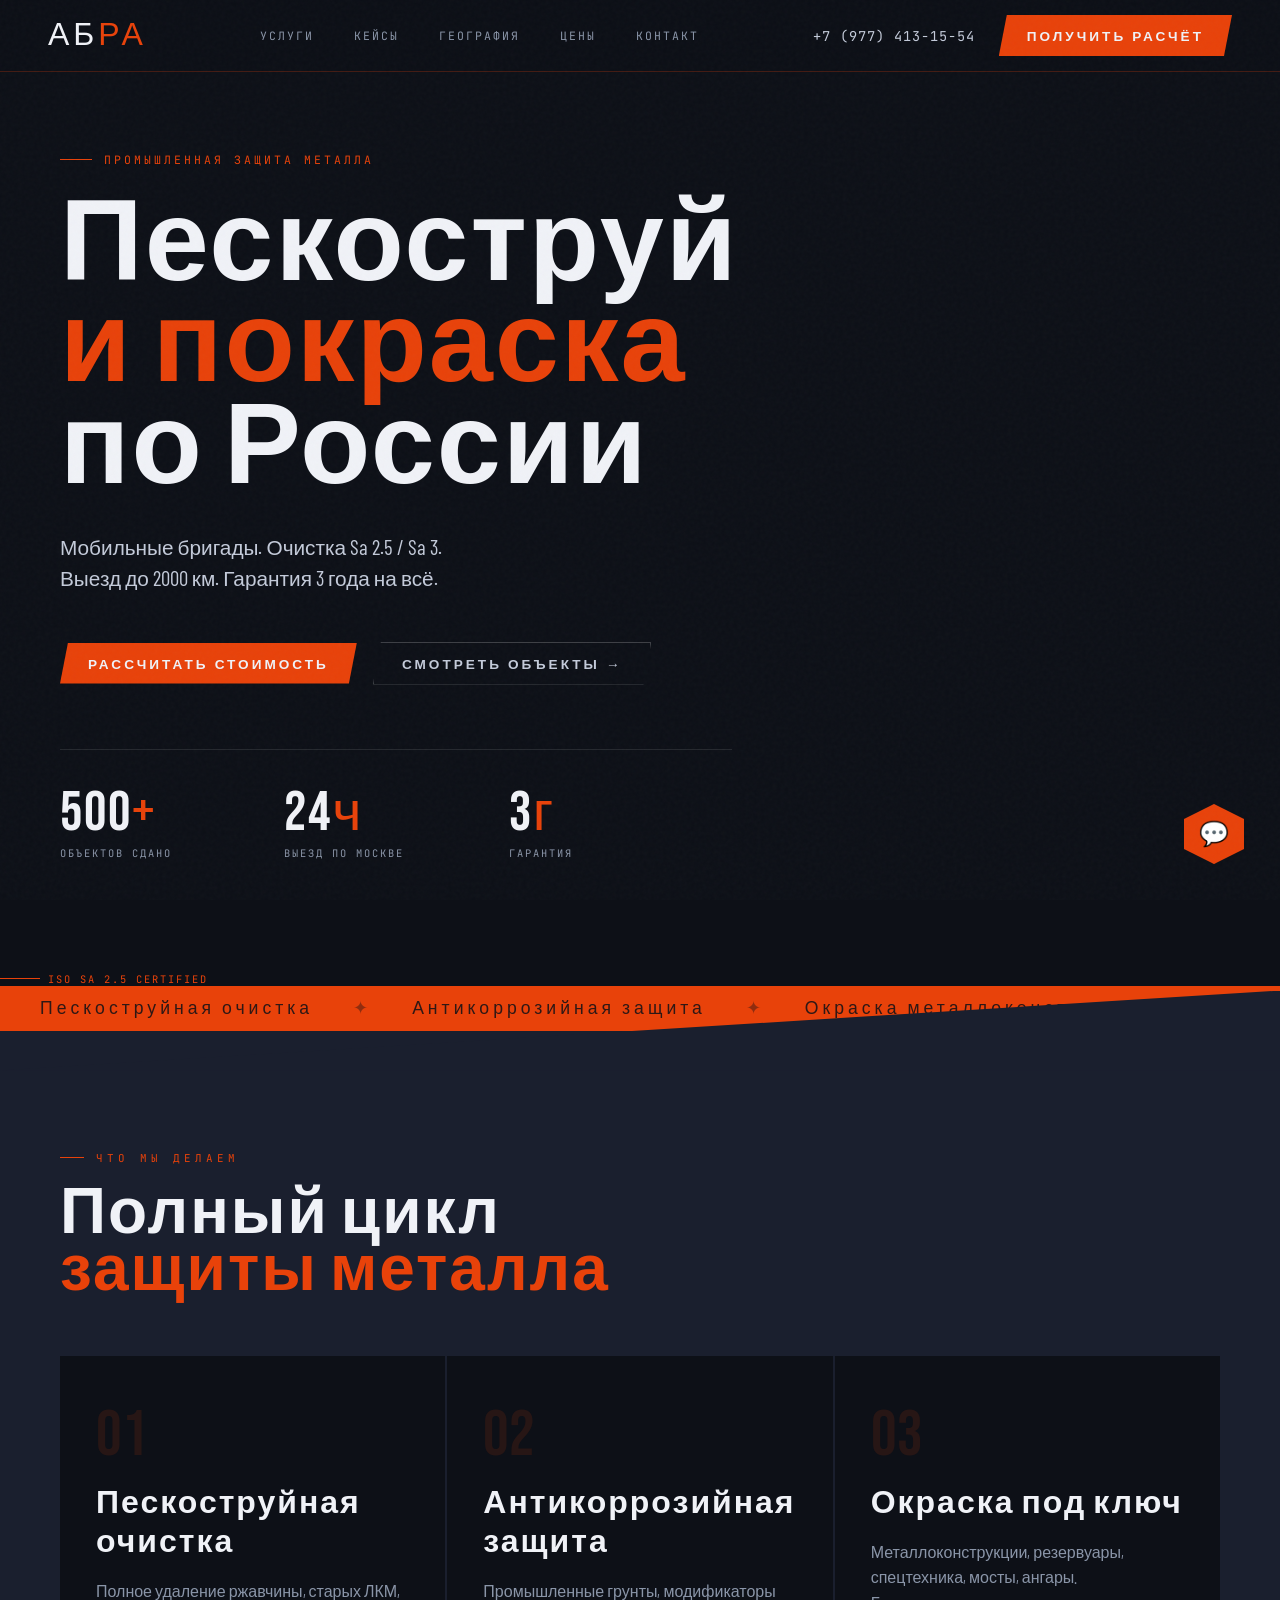
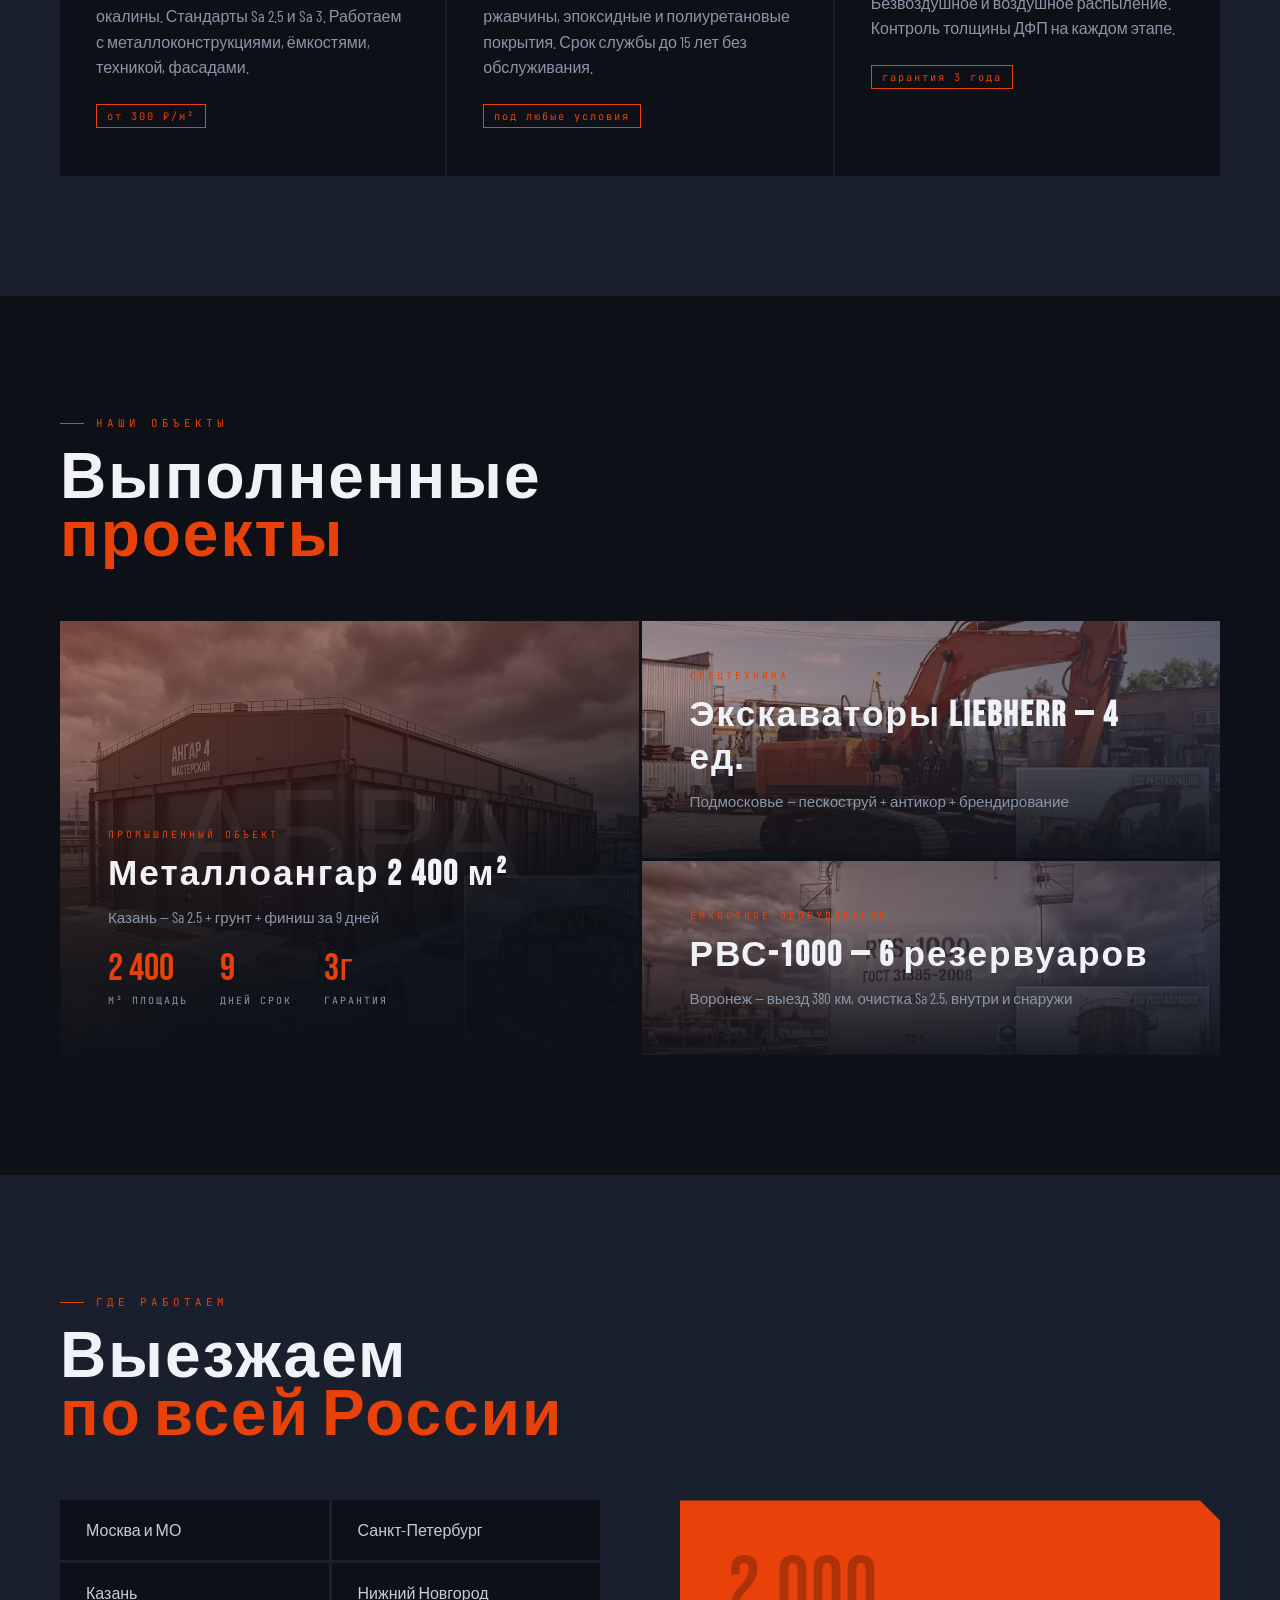
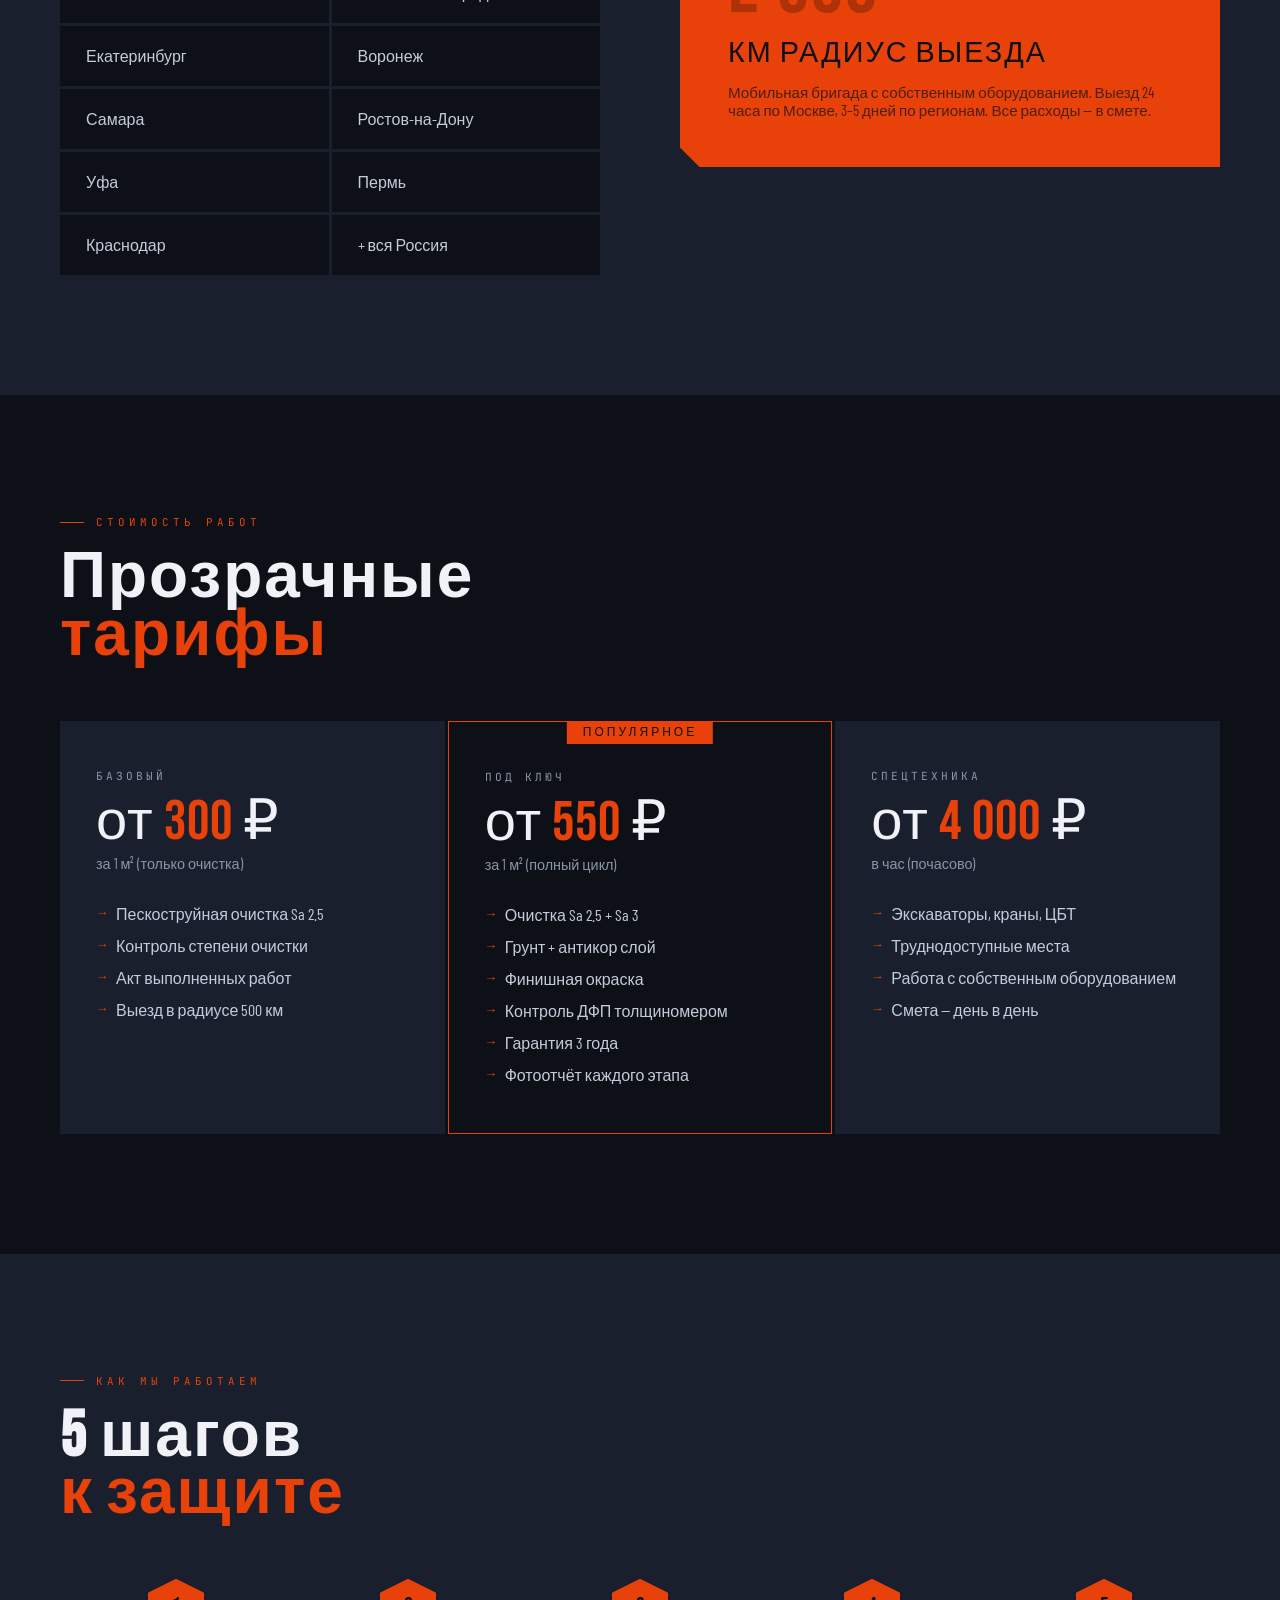
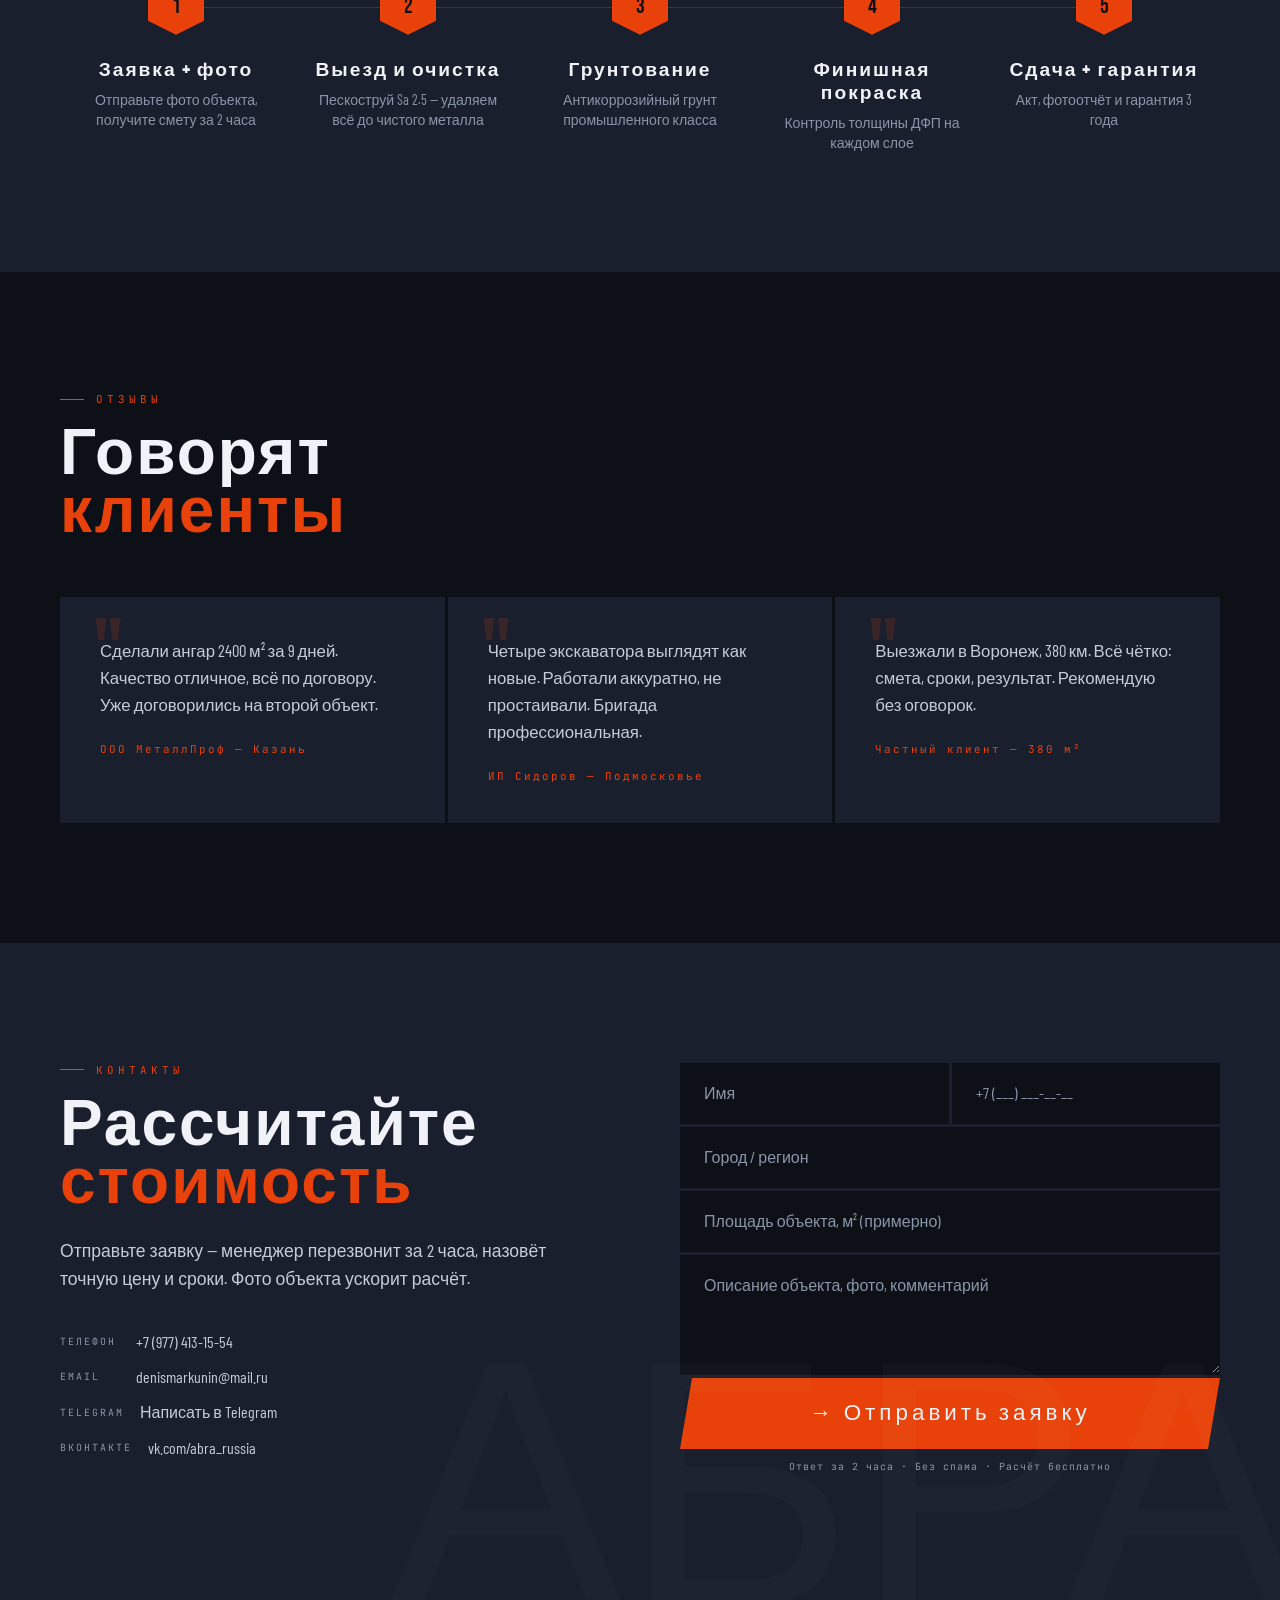
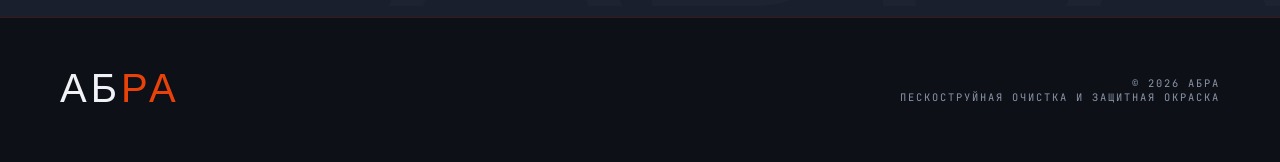
==== commit 8960247f: "Add files via upload" ====
--- a/index.html
+++ b/index.html
@@ -3,8 +3,8 @@
 <head>
 <meta charset="UTF-8">
 <meta name="viewport" content="width=device-width, initial-scale=1.0">
-<meta name="description" content="BLAST PRO — пескоструйная очистка до Sa 2.5 и антикоррозийная окраска по всей России. 500+ объектов, гарантия 3 года, выезд до 2000 км.">
-<title>BLAST PRO | Пескоструйная очистка и защитная окраска</title>
+<meta name="description" content="АБРА — пескоструйная очистка до Sa 2.5 и антикоррозийная окраска по всей России. 500+ объектов, гарантия 3 года, выезд до 2000 км.">
+<title>АБРА | Пескоструйная очистка и защитная окраска</title>
 <link rel="preconnect" href="https://fonts.googleapis.com">
 <link href="https://fonts.googleapis.com/css2?family=Bebas+Neue&family=Barlow+Condensed:ital,wght@0,400;0,600;0,700;1,400&family=JetBrains+Mono:wght@400;500&display=swap" rel="stylesheet">
 <style>
@@ -691,7 +691,7 @@
   overflow: hidden;
 }
 .contact::after {
-  content: 'BLAST';
+  content: 'АБРА';
   position: absolute; right: -20px; bottom: -60px;
   font-family: 'Bebas Neue', sans-serif;
   font-size: 22rem; color: rgba(255,255,255,0.02); line-height: 1;
@@ -986,7 +986,7 @@
 
 <!-- HEADER -->
 <header>
-  <div class="logo">BLAST<em>PRO</em></div>
+  <div class="logo">АБ<em>РА</em></div>
   <nav>
     <a href="#services">Услуги</a>
     <a href="#cases">Кейсы</a>
@@ -1100,7 +1100,7 @@
   <div class="cases-grid">
     <div class="case-card anim anim-d1" onclick="openLightbox(0)">
       <img src="case1.jpg" class="case-photo" alt="Ангар Казань">
-      <div class="case-hero-placeholder">BLAST</div>
+      <div class="case-hero-placeholder">АБРА</div>
       <button class="case-photo-btn" title="Открыть фото">⤢</button>
       <div class="case-content">
         <div class="case-cat">Промышленный объект</div>
@@ -1285,7 +1285,7 @@
         </div>
         <div class="cdet">
           <span class="cdet-label">ВКонтакте</span>
-          <a href="https://vk.com/blastpro_russia" target="_blank">vk.com/blastpro_russia</a>
+          <a href="https://vk.com/abra_russia" target="_blank">vk.com/abra_russia</a>
         </div>
       </div>
     </div>
@@ -1316,10 +1316,10 @@
 
 <!-- FOOTER -->
 <footer>
-  <div class="footer-logo">BLAST<em>PRO</em></div>
+  <div class="footer-logo">АБ<em>РА</em></div>
   <div class="footer-meta">
-    © 2026 BLAST PRO<br>
-    Премиальная защита металла по всей России
+    © 2026 АБРА<br>
+    Пескоструйная очистка и защитная окраска
   </div>
 </footer>
 
@@ -1346,7 +1346,7 @@
       <svg width="22" height="22" fill="#2AABEE" viewBox="0 0 24 24"><path d="M11.944 0A12 12 0 0 0 0 12a12 12 0 0 0 12 12 12 12 0 0 0 12-12A12 12 0 0 0 12 0a12 12 0 0 0-.056 0zm4.962 7.224c.1-.002.321.023.465.14a.506.506 0 0 1 .171.325c.016.093.036.306.02.472-.18 1.898-.962 6.502-1.36 8.627-.168.9-.499 1.201-.82 1.23-.696.065-1.225-.46-1.9-.902-1.056-.693-1.653-1.124-2.678-1.8-1.185-.78-.417-1.21.258-1.91.177-.184 3.247-2.977 3.307-3.23.007-.032.014-.15-.056-.212s-.174-.041-.249-.024c-.106.024-1.793 1.14-5.061 3.345-.48.33-.913.49-1.302.48-.428-.008-1.252-.241-1.865-.44-.752-.245-1.349-.374-1.297-.789.027-.216.325-.437.893-.663 3.498-1.524 5.83-2.529 6.998-3.014 3.332-1.386 4.025-1.627 4.476-1.635z"/></svg>
       Telegram
     </a>
-    <a href="https://vk.com/blastpro_russia" target="_blank" class="float-link">
+    <a href="https://vk.com/abra_russia" target="_blank" class="float-link">
       <svg width="22" height="22" fill="#0077FF" viewBox="0 0 24 24"><path d="M15.684 0H8.316C1.592 0 0 1.592 0 8.316v7.368C0 22.408 1.592 24 8.316 24h7.368C22.408 24 24 22.408 24 15.684V8.316C24 1.592 22.391 0 15.684 0zm3.692 17.123h-1.744c-.66 0-.862-.525-2.049-1.714-1.033-1.01-1.49-1.135-1.744-1.135-.356 0-.458.102-.458.593v1.575c0 .424-.135.678-1.253.678-1.846 0-3.896-1.12-5.335-3.202C4.624 10.857 4.03 8.57 4.03 8.096c0-.254.102-.491.593-.491h1.744c.44 0 .61.203.78.678.863 2.49 2.303 4.675 2.896 4.675.22 0 .322-.102.322-.66V9.721c-.068-1.186-.695-1.287-.695-1.71 0-.204.17-.407.44-.407h2.744c.373 0 .508.203.508.643v3.473c0 .372.17.508.271.508.22 0 .407-.136.813-.542 1.254-1.406 2.151-3.574 2.151-3.574.119-.254.322-.491.763-.491h1.744c.525 0 .644.27.525.643-.22 1.017-2.354 4.031-2.354 4.031-.186.305-.254.44 0 .78.186.254.796.779 1.203 1.253.745.847 1.32 1.558 1.473 2.049.17.49-.085.744-.576.744z"/></svg>
       ВКонтакте
     </a>
@@ -1504,7 +1504,7 @@
 
   /* — Telegram — */
   const tgText = [
-    '🔥 *Новая заявка BLAST PRO*',
+    '🔥 *Новая заявка АБРА*',
     '',
     `👤 *Имя:* ${name}`,
     `📞 *Телефон:* ${phone}`,
@@ -1528,7 +1528,7 @@
     ? fetch(`https://formspree.io/f/${FORMSPREE_ID}`, {
         method: 'POST',
         headers: { 'Content-Type': 'application/json', 'Accept': 'application/json' },
-        body: JSON.stringify({ name, phone, city, area, comment, _subject: `Заявка BLAST PRO — ${name} (${city})` })
+        body: JSON.stringify({ name, phone, city, area, comment, _subject: `Заявка АБРА — ${name} (${city})` })
       }).catch(() => null)
     : Promise.resolve(null);
 
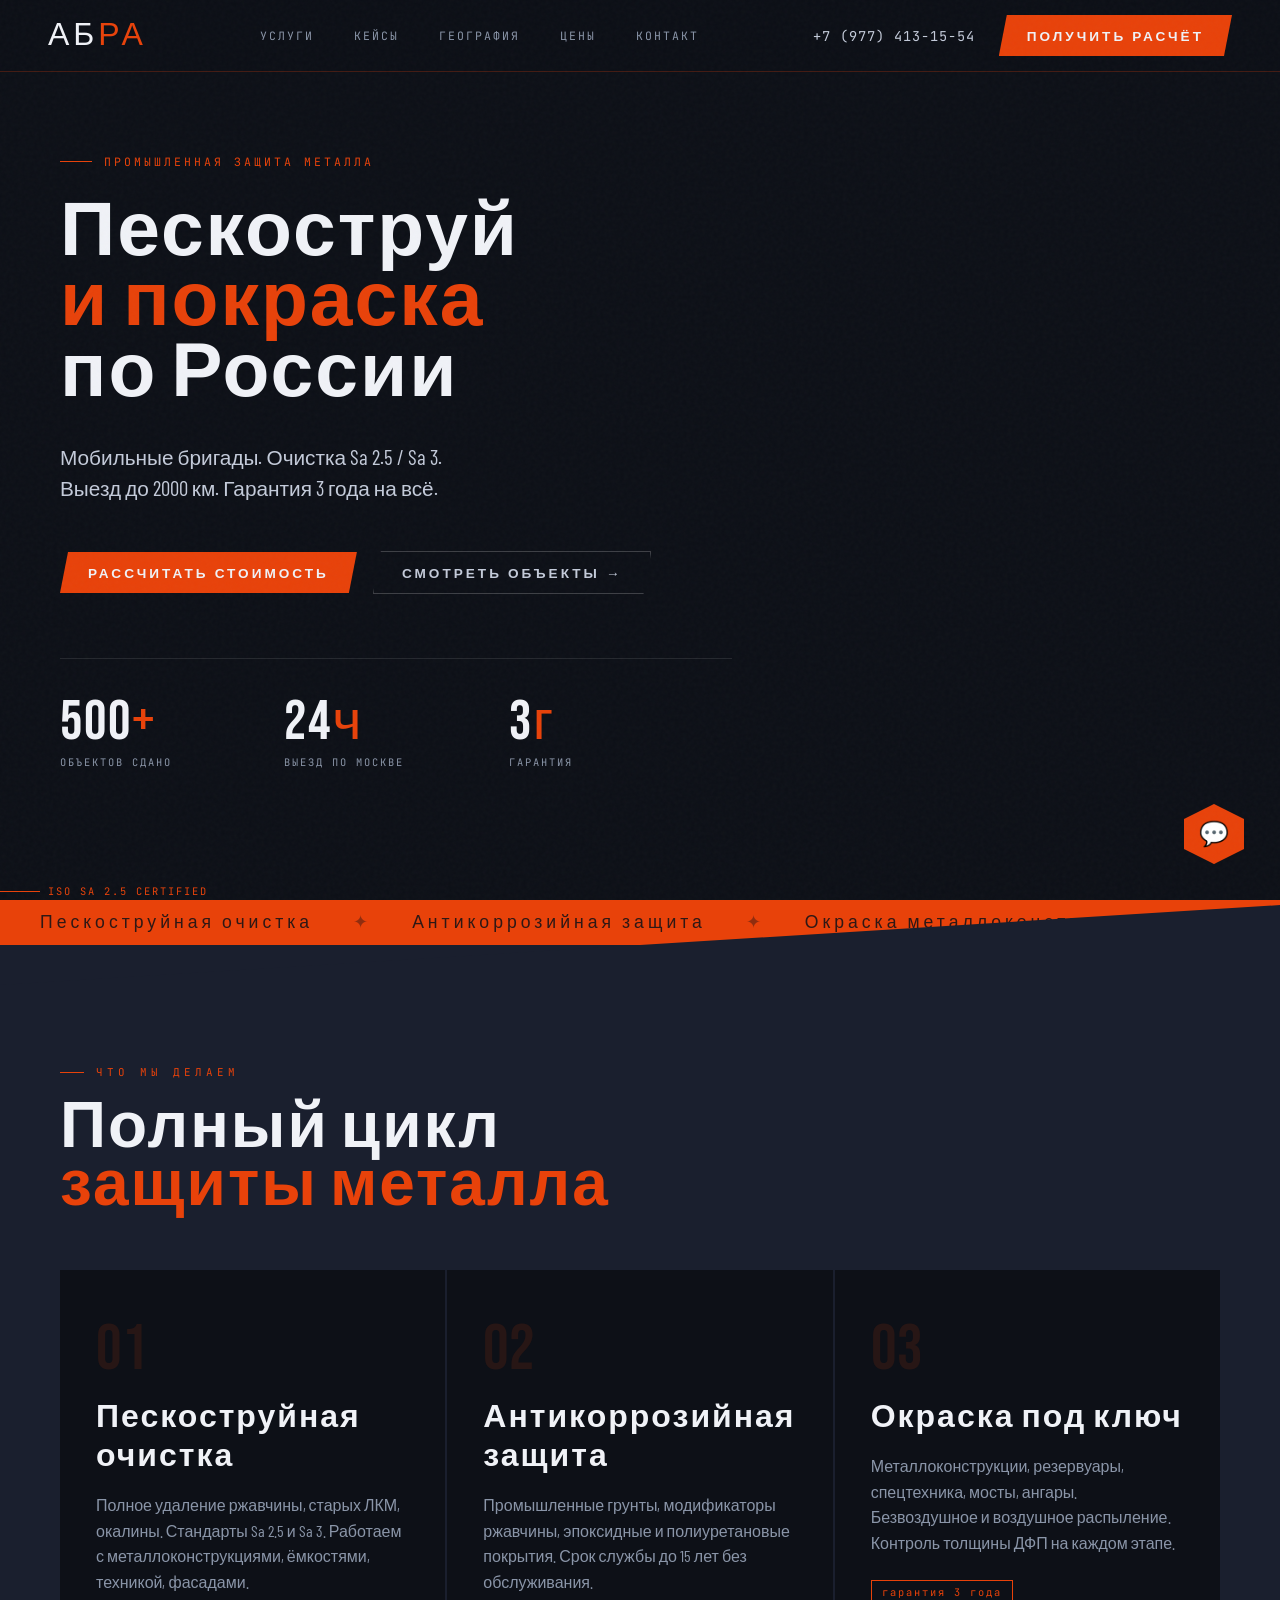
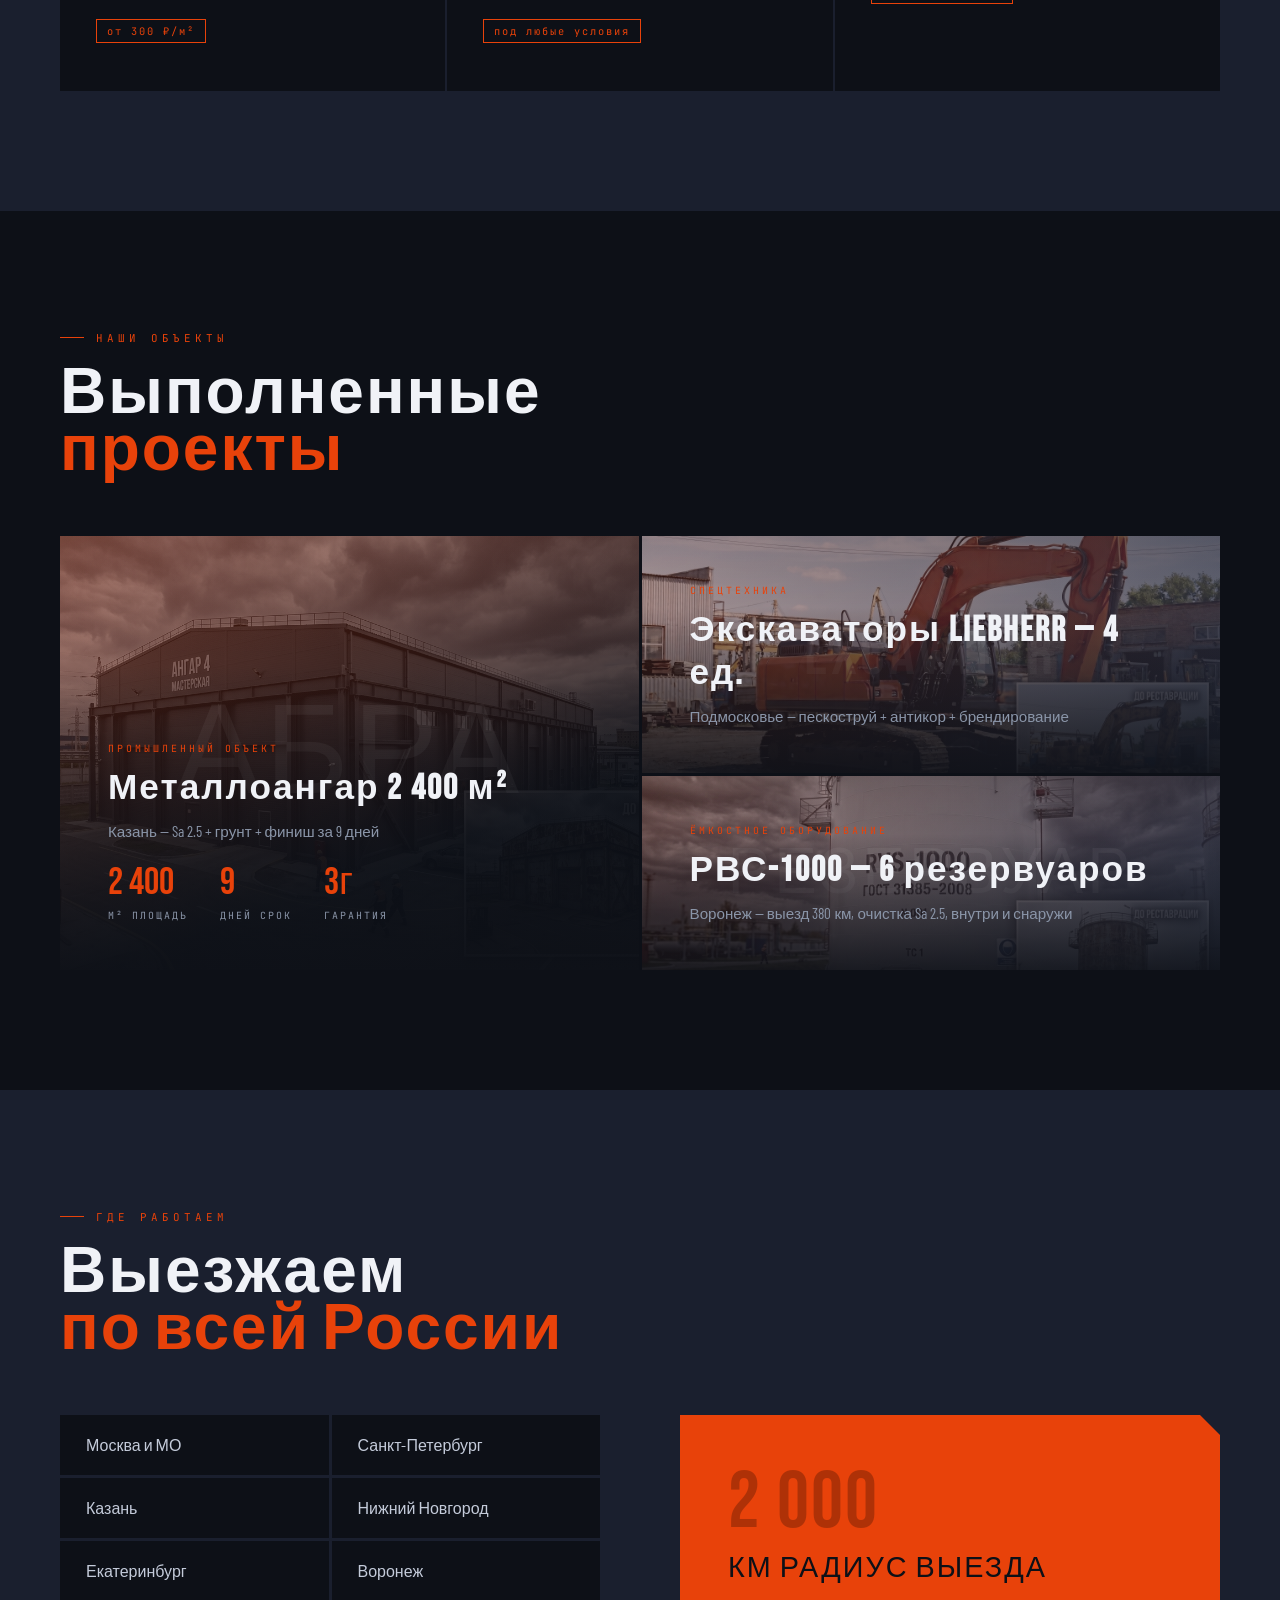
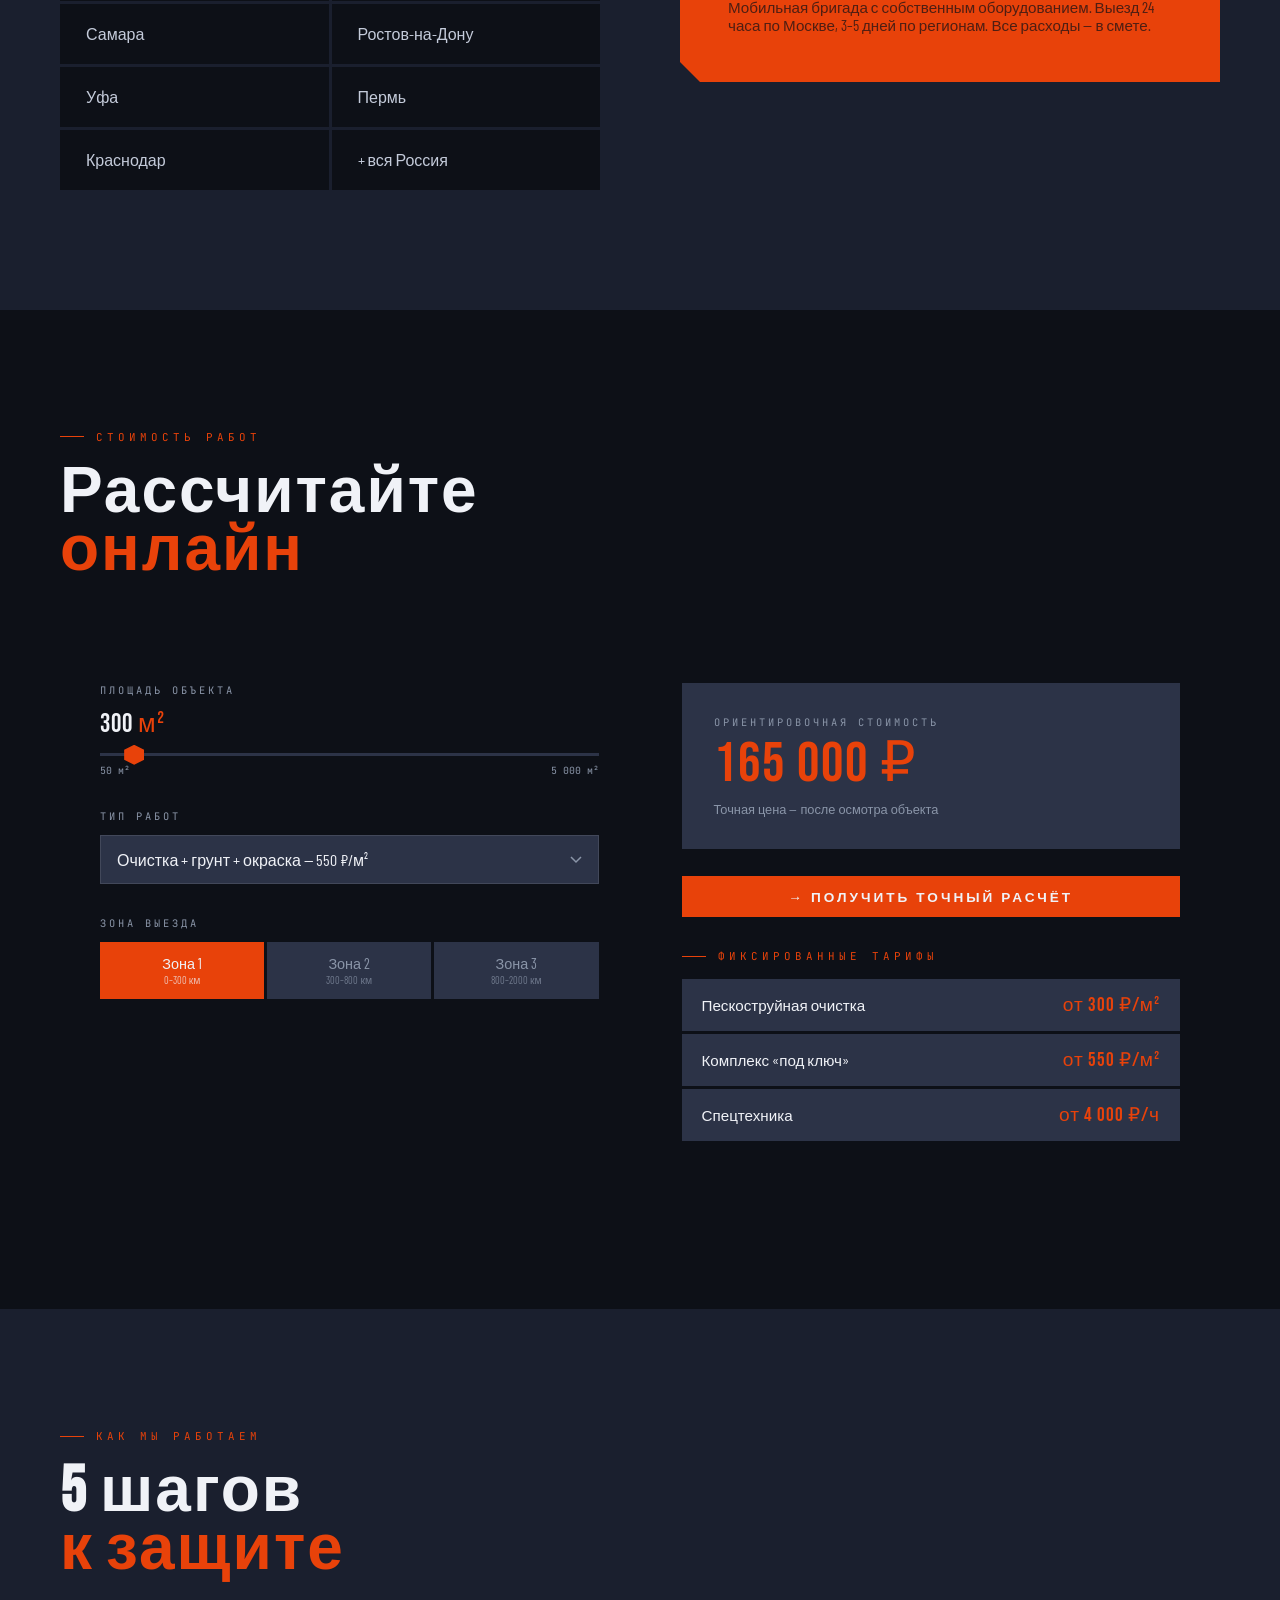
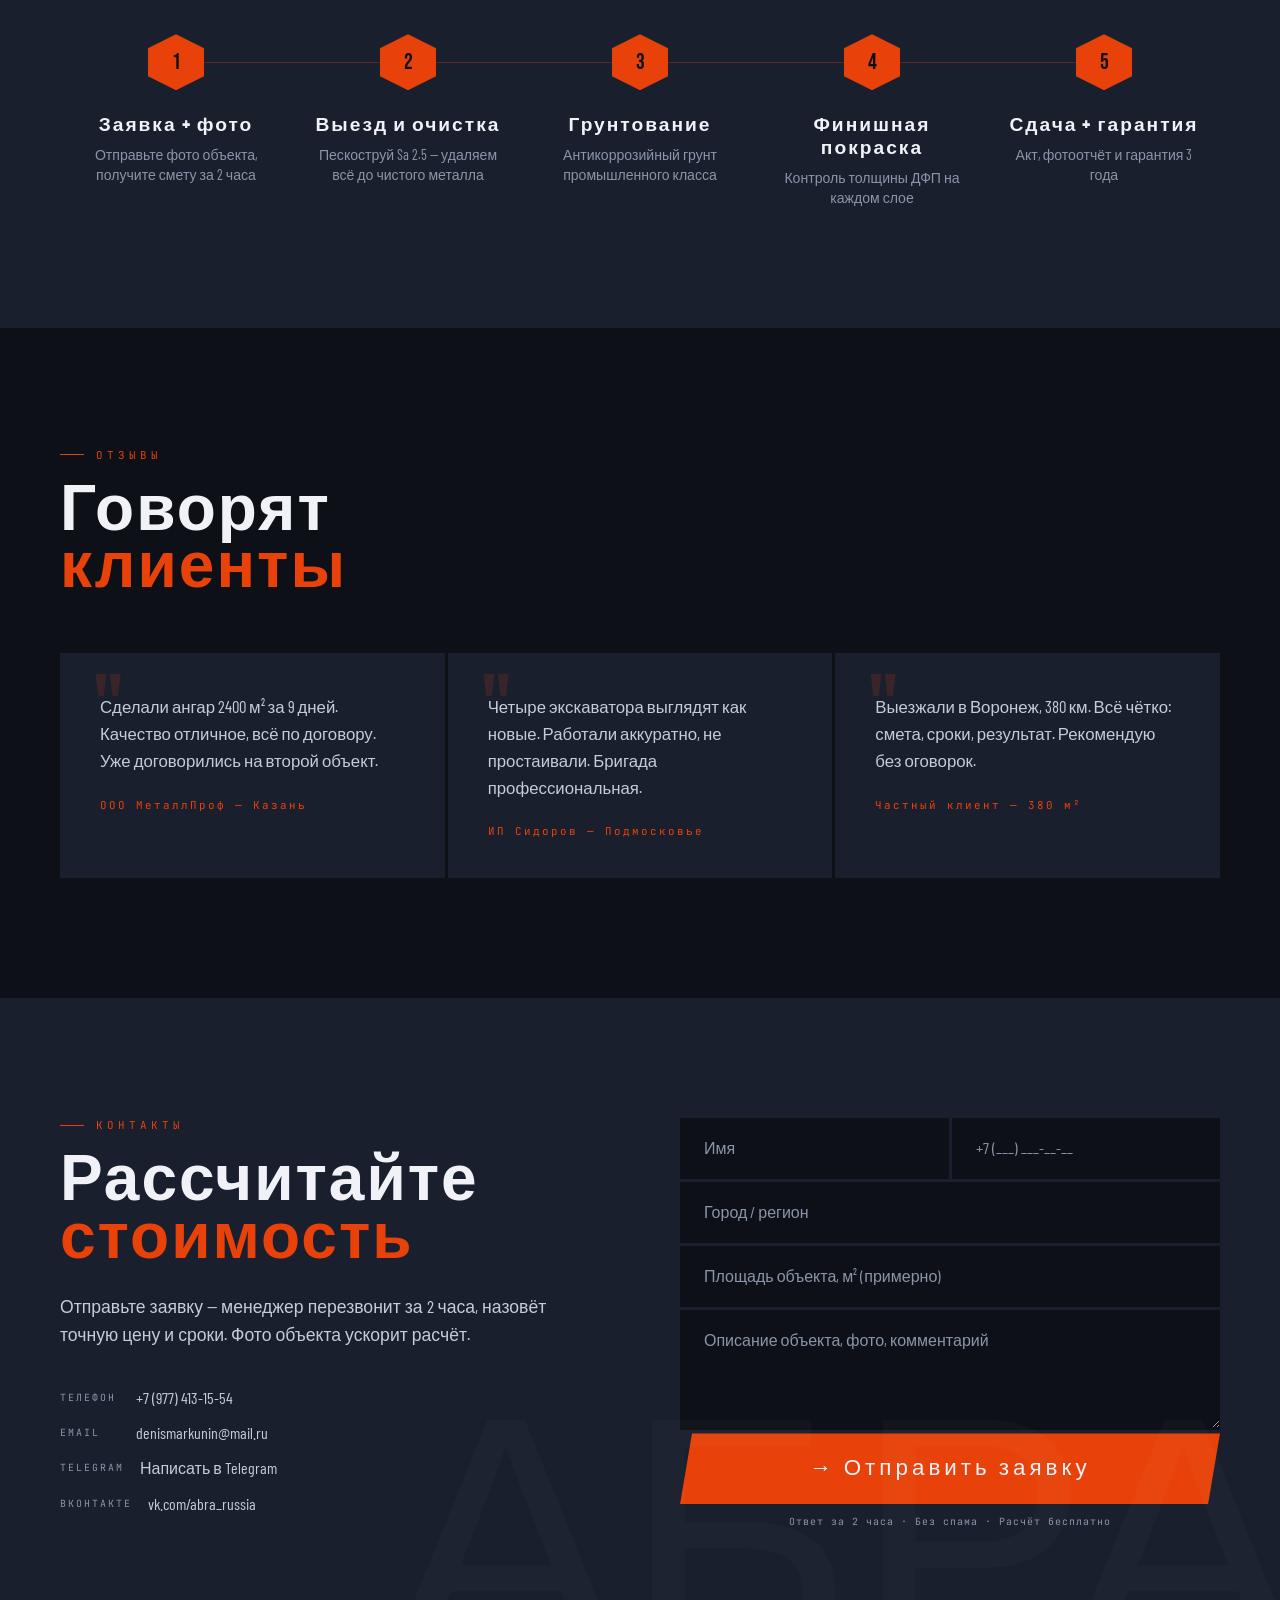
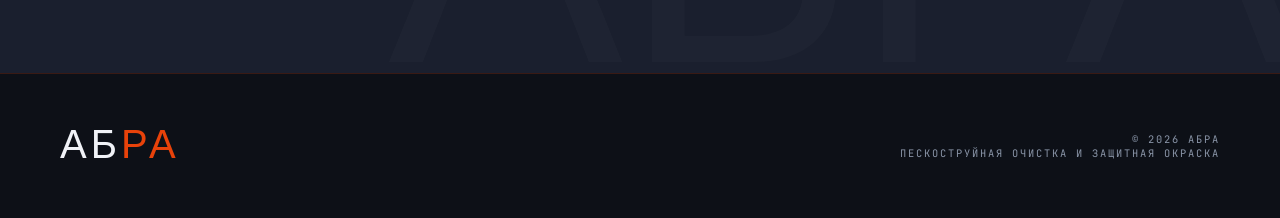
==== commit 1e4b1820: "Add files via upload" ====
--- a/index.html
+++ b/index.html
@@ -146,8 +146,8 @@
 
 h1 {
   font-family: 'Bebas Neue', sans-serif;
-  font-size: clamp(5rem, 9vw, 9rem);
-  line-height: 0.88;
+  font-size: clamp(3rem, 6vw, 6rem);
+  line-height: 0.92;
   letter-spacing: 2px;
   color: var(--white);
   margin-bottom: 32px;
@@ -296,6 +296,116 @@
   margin-bottom: 56px;
 }
 h2 span { color: var(--ore); }
+
+/* ── CALCULATOR ── */
+.calc-wrap {
+  display: grid;
+  grid-template-columns: 1fr 1fr;
+  gap: 3px;
+  margin-top: 16px;
+}
+.calc-left {
+  background: var(--iron);
+  padding: 48px 40px;
+}
+.calc-right {
+  background: var(--iron);
+  padding: 48px 40px;
+  display: flex;
+  flex-direction: column;
+  justify-content: space-between;
+}
+.calc-field { margin-bottom: 32px; }
+.calc-label {
+  font-family: 'JetBrains Mono', monospace;
+  font-size: 0.65rem; letter-spacing: 3px; text-transform: uppercase;
+  color: var(--smoke); margin-bottom: 12px; display: block;
+}
+/* range slider */
+.calc-range {
+  -webkit-appearance: none; appearance: none;
+  width: 100%; height: 3px;
+  background: var(--slag); outline: none; border: none;
+  margin-bottom: 8px;
+}
+.calc-range::-webkit-slider-thumb {
+  -webkit-appearance: none;
+  width: 20px; height: 20px;
+  background: var(--ore);
+  clip-path: polygon(50% 0%,100% 25%,100% 75%,50% 100%,0% 75%,0% 25%);
+  cursor: pointer;
+}
+.calc-range::-moz-range-thumb {
+  width: 20px; height: 20px;
+  background: var(--ore); border: none; cursor: pointer;
+}
+.calc-range-vals {
+  display: flex; justify-content: space-between;
+  font-family: 'JetBrains Mono', monospace;
+  font-size: 0.62rem; color: var(--smoke);
+}
+.calc-range-cur {
+  font-family: 'Bebas Neue', sans-serif;
+  font-size: 1.6rem; color: var(--white); letter-spacing: 1px;
+}
+.calc-range-cur em { color: var(--ore); font-style: normal; }
+
+/* select */
+.calc-select {
+  width: 100%; background: var(--slag); color: var(--white);
+  border: 1px solid rgba(255,255,255,0.1); padding: 14px 16px;
+  font-family: 'Barlow Condensed', sans-serif; font-size: 1rem;
+  appearance: none; -webkit-appearance: none;
+  cursor: pointer;
+  background-image: url("data:image/svg+xml,%3Csvg xmlns='http://www.w3.org/2000/svg' width='12' height='8' fill='none'%3E%3Cpath d='M1 1l5 5 5-5' stroke='%238A95A8' stroke-width='1.5'/%3E%3C/svg%3E");
+  background-repeat: no-repeat; background-position: right 16px center;
+}
+.calc-select:focus { outline: none; border-color: var(--ore); }
+
+/* zone buttons */
+.calc-zones { display: grid; grid-template-columns: repeat(3,1fr); gap: 3px; }
+.calc-zone-btn {
+  background: var(--slag); border: 1px solid transparent;
+  padding: 12px 8px; cursor: pointer; text-align: center;
+  font-family: 'Barlow Condensed', sans-serif; font-size: 0.9rem;
+  color: var(--smoke); transition: all 0.2s;
+}
+.calc-zone-btn.active { background: var(--ore); color: var(--white); }
+.calc-zone-btn span { display: block; font-size: 0.65rem; margin-top: 2px; color: inherit; opacity: 0.7; }
+
+/* result */
+.calc-result {
+  background: var(--slag);
+  padding: 32px;
+  margin-bottom: 24px;
+}
+.calc-result-label {
+  font-family: 'JetBrains Mono', monospace;
+  font-size: 0.65rem; letter-spacing: 3px; text-transform: uppercase;
+  color: var(--smoke); margin-bottom: 8px;
+}
+.calc-result-num {
+  font-family: 'Bebas Neue', sans-serif;
+  font-size: 3.5rem; letter-spacing: 2px; color: var(--ore); line-height: 1;
+}
+.calc-result-note {
+  font-size: 0.8rem; color: var(--smoke); margin-top: 8px;
+}
+.calc-tariffs { display: flex; flex-direction: column; gap: 3px; }
+.calc-tariff-row {
+  display: flex; justify-content: space-between; align-items: center;
+  background: var(--slag); padding: 14px 20px;
+  font-size: 0.95rem;
+}
+.calc-tariff-row span:last-child {
+  font-family: 'Bebas Neue', sans-serif;
+  font-size: 1.2rem; letter-spacing: 1px; color: var(--ore);
+}
+
+@media (max-width: 900px) {
+  .calc-wrap { grid-template-columns: 1fr; }
+  .calc-left, .calc-right { padding: 32px 20px; }
+}
 
 /* ── SERVICES SECTION ── */
 .services {
@@ -1170,43 +1280,78 @@
 <!-- PRICING -->
 <section id="pricing" class="pricing">
   <div class="section-label">Стоимость работ</div>
-  <h2>Прозрачные<br><span>тарифы</span></h2>
-  <div class="price-grid">
-    <div class="price-card anim anim-d1">
-      <div class="price-name">Базовый</div>
-      <div class="price-amount">от <em>300</em> ₽</div>
-      <div class="price-unit">за 1 м² (только очистка)</div>
-      <ul class="price-features">
-        <li>Пескоструйная очистка Sa 2.5</li>
-        <li>Контроль степени очистки</li>
-        <li>Акт выполненных работ</li>
-        <li>Выезд в радиусе 500 км</li>
-      </ul>
-    </div>
-    <div class="price-card featured anim anim-d2">
-      <div class="price-name">Под ключ</div>
-      <div class="price-amount">от <em>550</em> ₽</div>
-      <div class="price-unit">за 1 м² (полный цикл)</div>
-      <ul class="price-features">
-        <li>Очистка Sa 2.5 + Sa 3</li>
-        <li>Грунт + антикор слой</li>
-        <li>Финишная окраска</li>
-        <li>Контроль ДФП толщиномером</li>
-        <li>Гарантия 3 года</li>
-        <li>Фотоотчёт каждого этапа</li>
-      </ul>
-    </div>
-    <div class="price-card anim anim-d3">
-      <div class="price-name">Спецтехника</div>
-      <div class="price-amount">от <em>4 000</em> ₽</div>
-      <div class="price-unit">в час (почасово)</div>
-      <ul class="price-features">
-        <li>Экскаваторы, краны, ЦБТ</li>
-        <li>Труднодоступные места</li>
-        <li>Работа с собственным оборудованием</li>
-        <li>Смета — день в день</li>
-      </ul>
-    </div>
+  <h2>Рассчитайте<br><span>онлайн</span></h2>
+  <div class="calc-wrap">
+
+    <!-- LEFT: controls -->
+    <div class="calc-left">
+
+      <div class="calc-field">
+        <label class="calc-label">Площадь объекта</label>
+        <div class="calc-range-cur" id="areaVal">300 <em>м²</em></div>
+        <input type="range" class="calc-range" min="50" max="5000" step="50" value="300"
+               id="calcArea" oninput="calcUpdate()">
+        <div class="calc-range-vals"><span>50 м²</span><span>5 000 м²</span></div>
+      </div>
+
+      <div class="calc-field">
+        <label class="calc-label">Тип работ</label>
+        <select class="calc-select" id="calcType" onchange="calcUpdate()">
+          <option value="300">Только очистка — 300 ₽/м²</option>
+          <option value="550" selected>Очистка + грунт + окраска — 550 ₽/м²</option>
+          <option value="850">Премиум антикор — 850 ₽/м²</option>
+        </select>
+      </div>
+
+      <div class="calc-field" style="margin-bottom:0;">
+        <label class="calc-label">Зона выезда</label>
+        <div class="calc-zones">
+          <button class="calc-zone-btn active" data-zone="0" onclick="setZone(this,0)">
+            Зона 1<span>0–300 км</span>
+          </button>
+          <button class="calc-zone-btn" data-zone="15000" onclick="setZone(this,15000)">
+            Зона 2<span>300–800 км</span>
+          </button>
+          <button class="calc-zone-btn" data-zone="35000" onclick="setZone(this,35000)">
+            Зона 3<span>800–2000 км</span>
+          </button>
+        </div>
+      </div>
+    </div>
+
+    <!-- RIGHT: result + tariffs -->
+    <div class="calc-right">
+      <div>
+        <div class="calc-result">
+          <div class="calc-result-label">Ориентировочная стоимость</div>
+          <div class="calc-result-num" id="calcResult">165 000 ₽</div>
+          <div class="calc-result-note">Точная цена — после осмотра объекта</div>
+        </div>
+        <button class="btn-primary" style="width:100%;margin-top:3px;clip-path:none;"
+                onclick="document.getElementById('contact').scrollIntoView({behavior:'smooth'})">
+          → Получить точный расчёт
+        </button>
+      </div>
+
+      <div style="margin-top:32px;">
+        <div class="section-label" style="margin-bottom:16px;">Фиксированные тарифы</div>
+        <div class="calc-tariffs">
+          <div class="calc-tariff-row">
+            <span>Пескоструйная очистка</span>
+            <span>от 300 ₽/м²</span>
+          </div>
+          <div class="calc-tariff-row">
+            <span>Комплекс «под ключ»</span>
+            <span>от 550 ₽/м²</span>
+          </div>
+          <div class="calc-tariff-row">
+            <span>Спецтехника</span>
+            <span>от 4 000 ₽/ч</span>
+          </div>
+        </div>
+      </div>
+    </div>
+
   </div>
 </section>
 
@@ -1379,6 +1524,25 @@
 const FORMSPREE_ID = 'ВСТАВЬТЕ_FORMSPREE_ID';    // пример: xrgvkpqw
 
 /* ── FORM SUBMIT ── */
+/* ── CALCULATOR ── */
+let calcZoneVal = 0;
+
+function calcUpdate() {
+  const area   = parseInt(document.getElementById('calcArea').value);
+  const rate   = parseInt(document.getElementById('calcType').value);
+  const total  = area * rate + calcZoneVal;
+  document.getElementById('areaVal').innerHTML = area + ' <em>м²</em>';
+  document.getElementById('calcResult').textContent =
+    total.toLocaleString('ru-RU') + ' ₽';
+}
+
+function setZone(btn, val) {
+  calcZoneVal = val;
+  document.querySelectorAll('.calc-zone-btn').forEach(b => b.classList.remove('active'));
+  btn.classList.add('active');
+  calcUpdate();
+}
+
 /* ── PHONE MASK + LIVE VALIDATION ── */
 document.addEventListener('DOMContentLoaded', () => {
   const ph     = document.getElementById('phone');
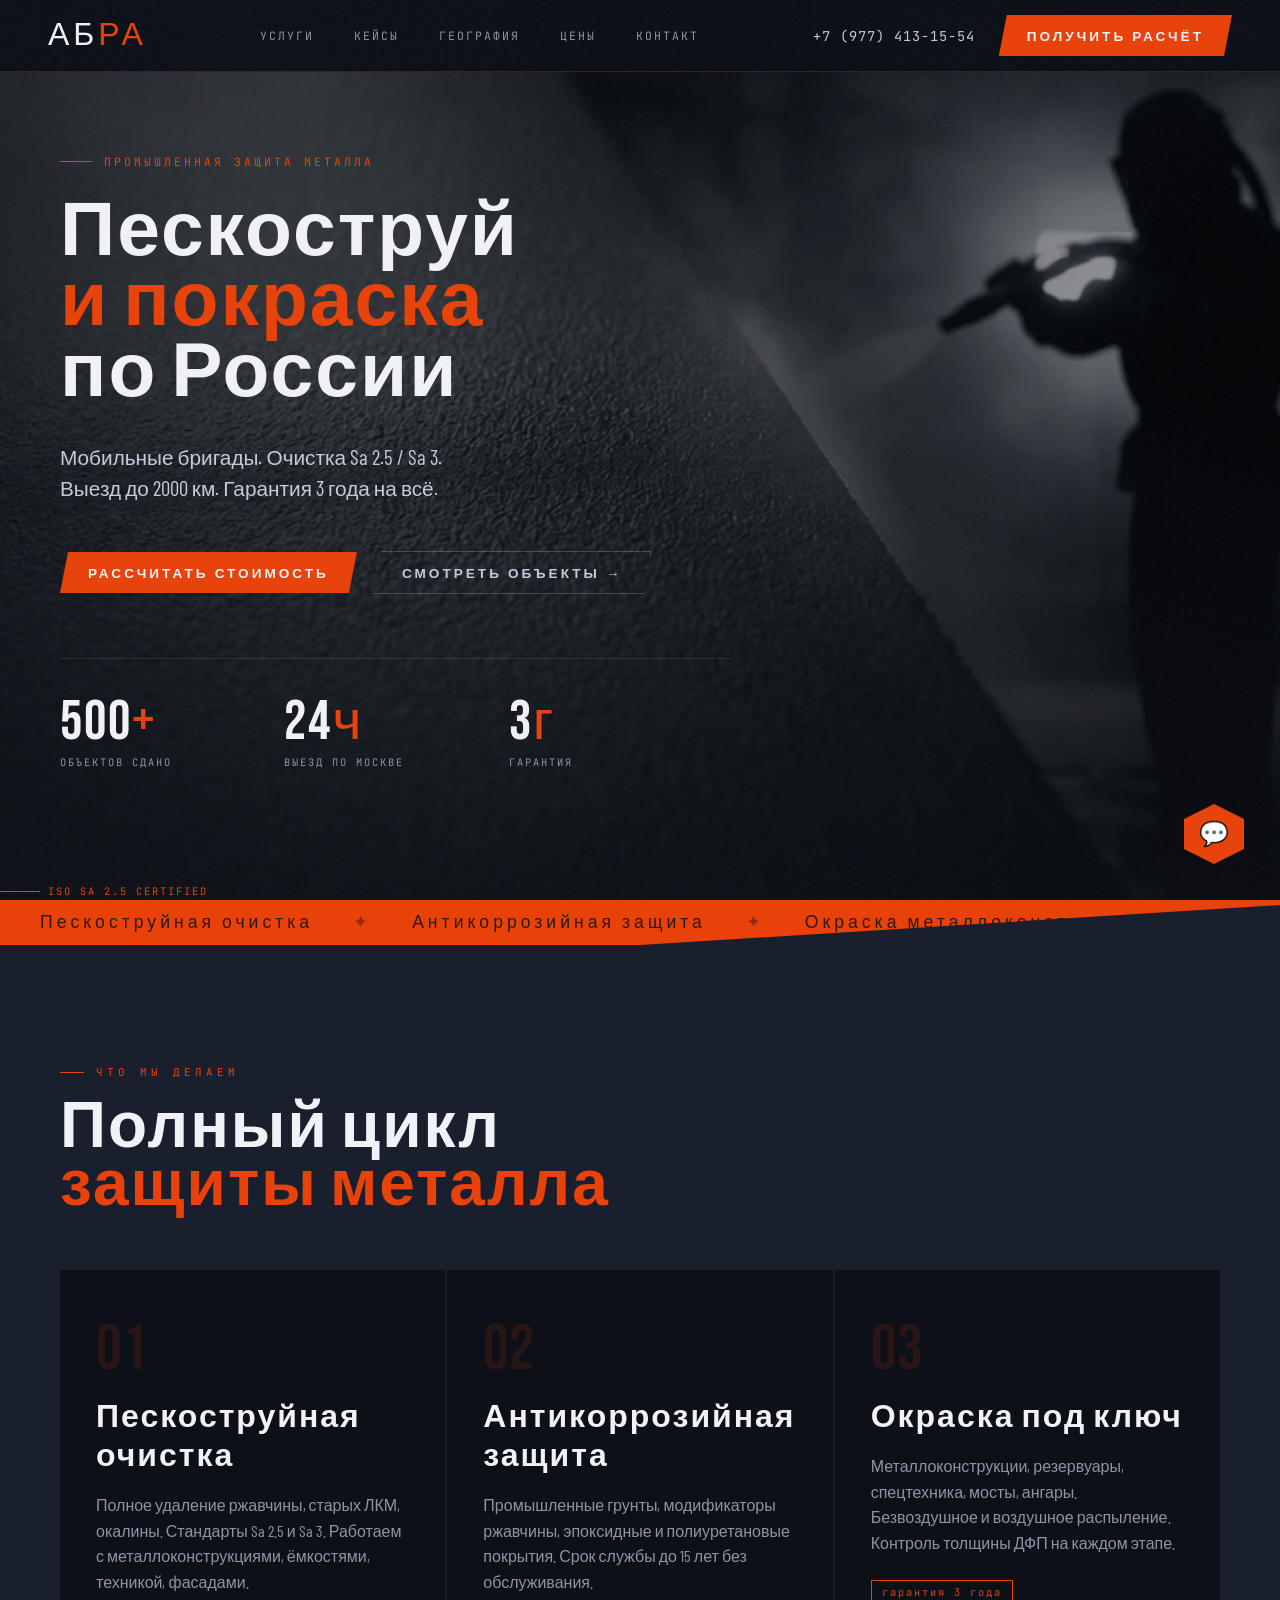
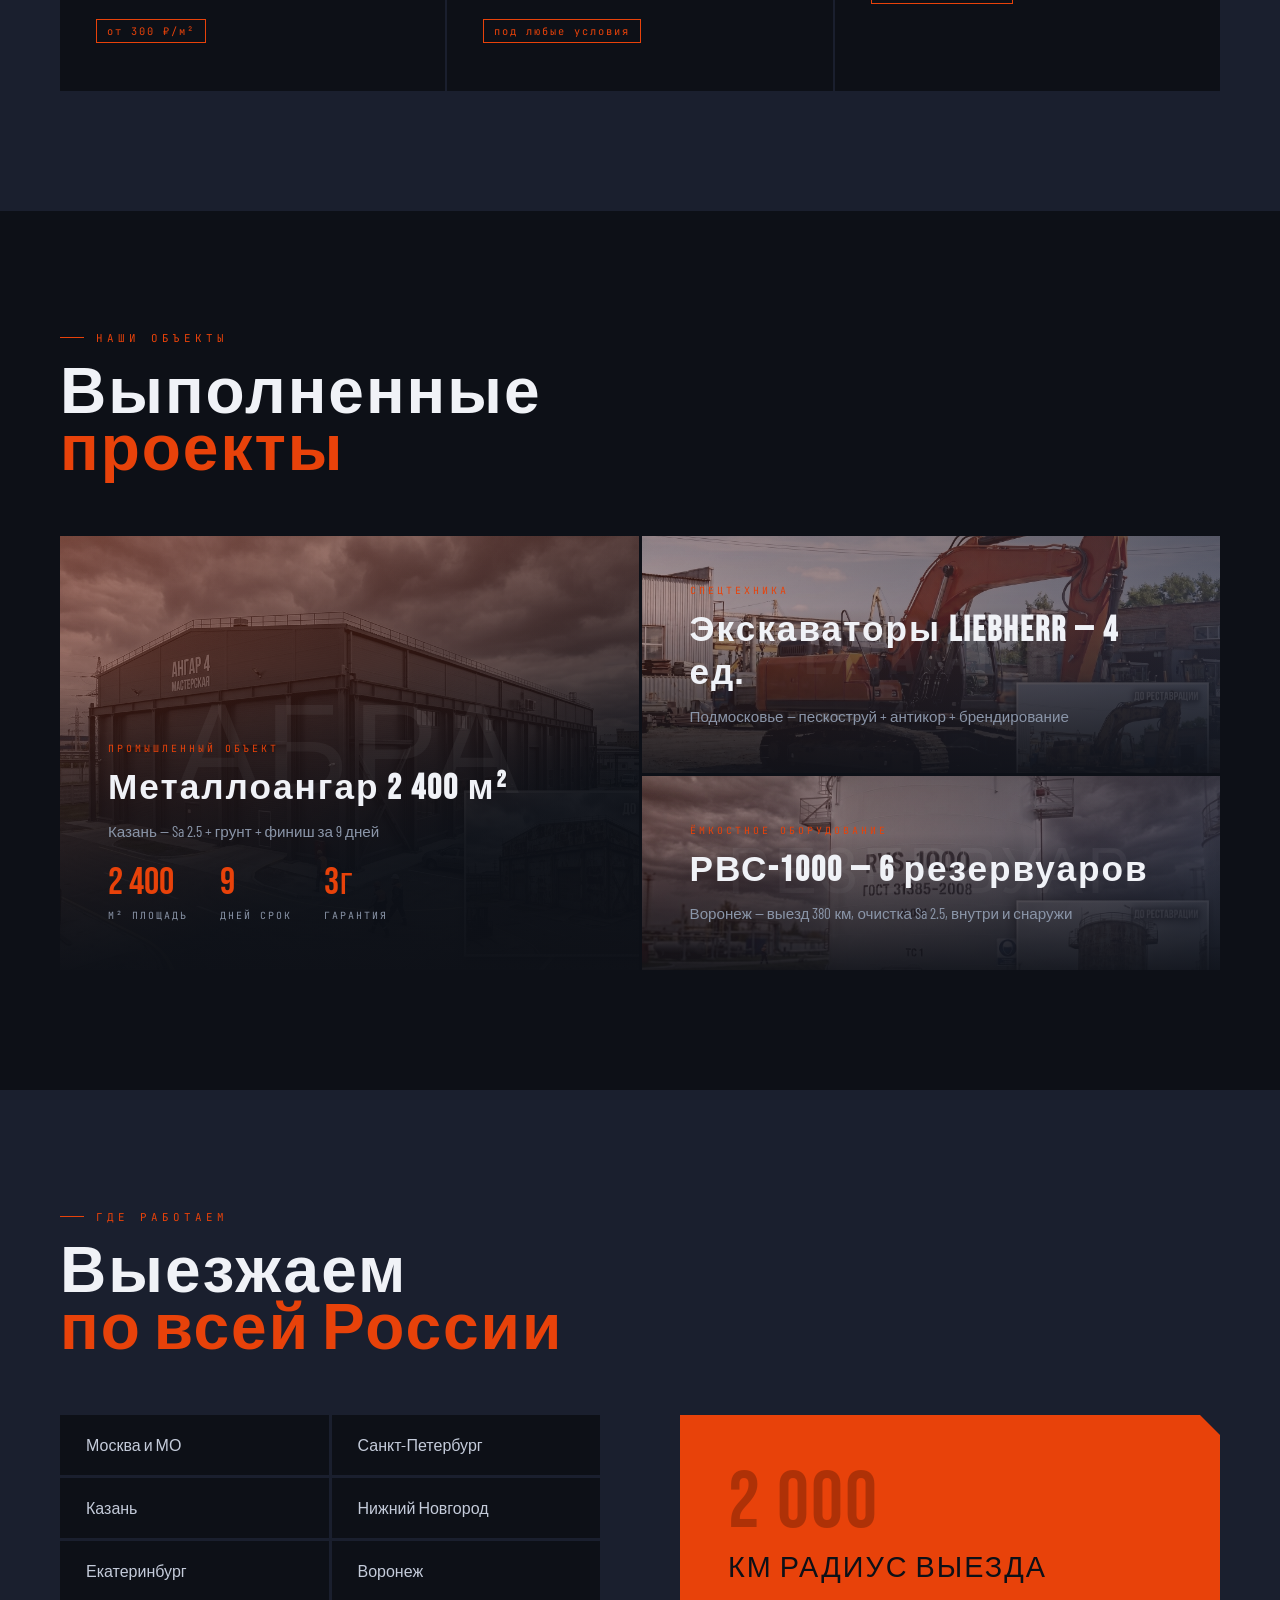
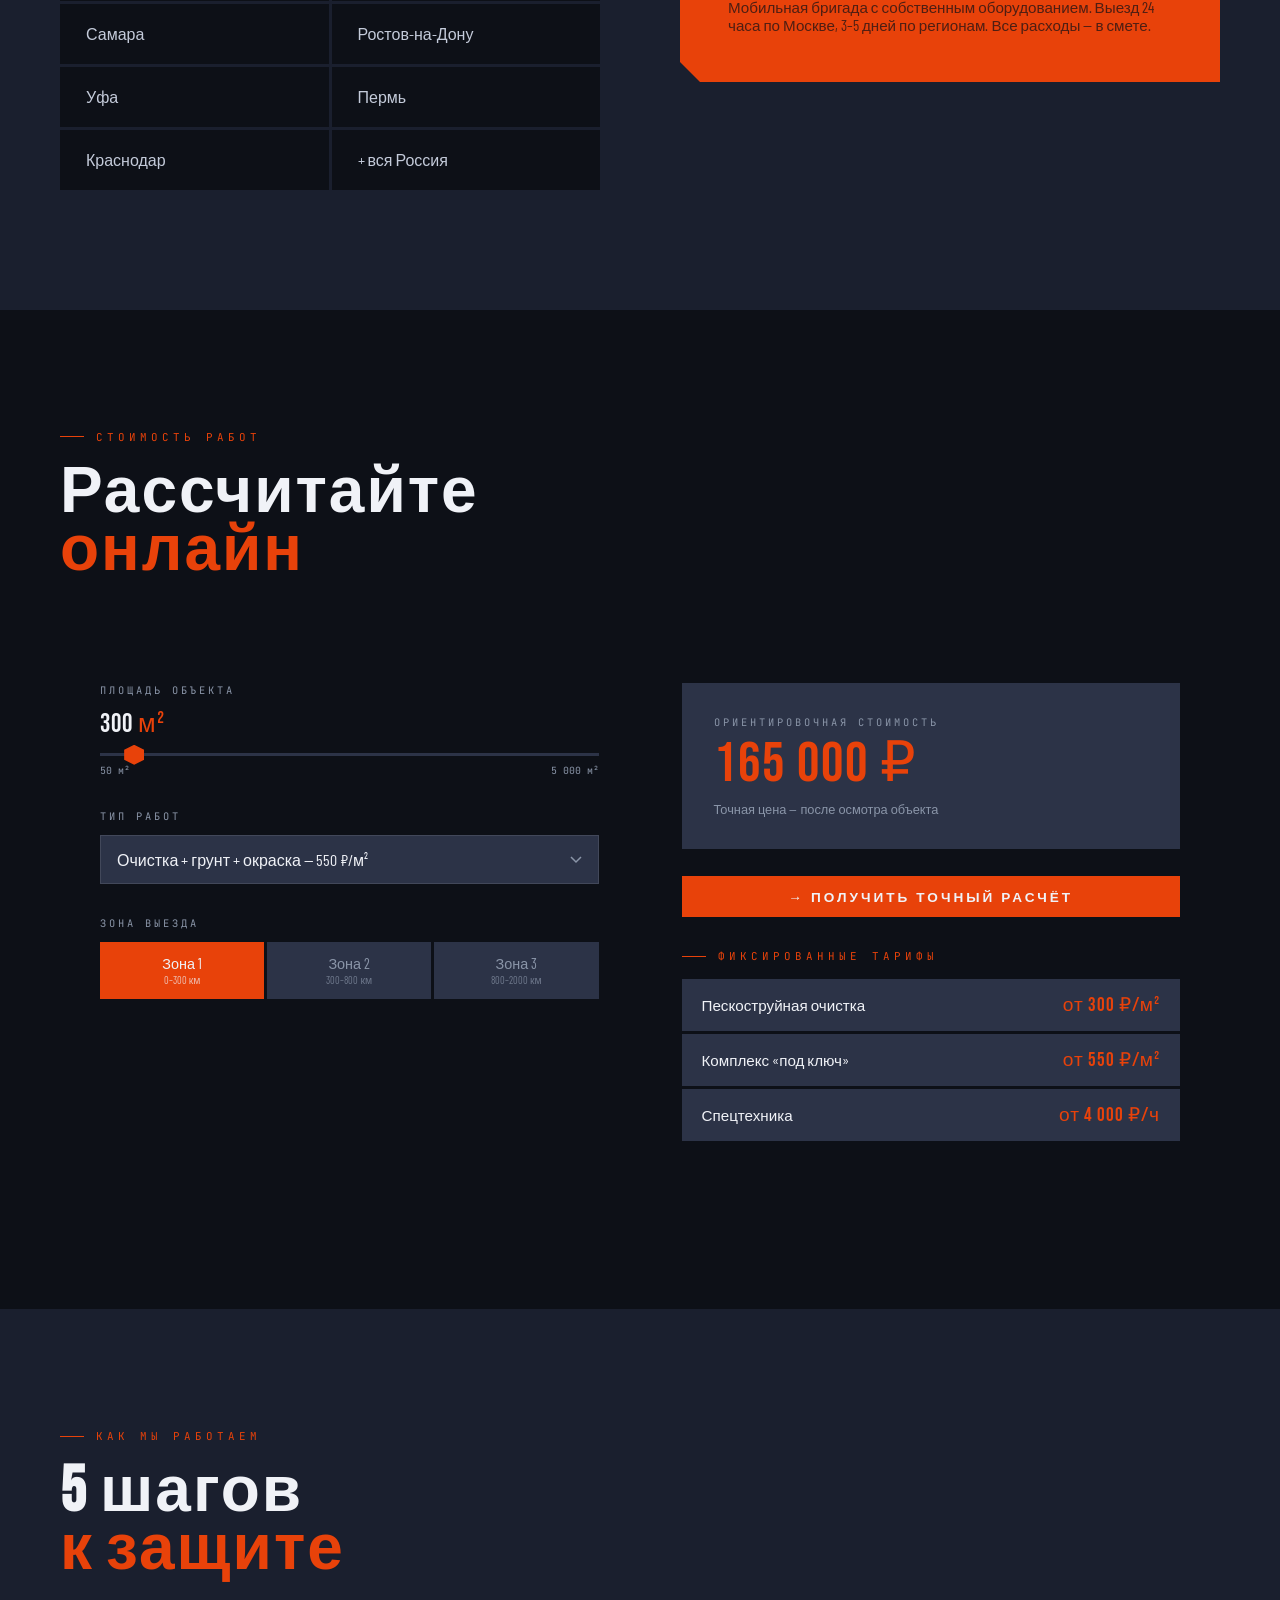
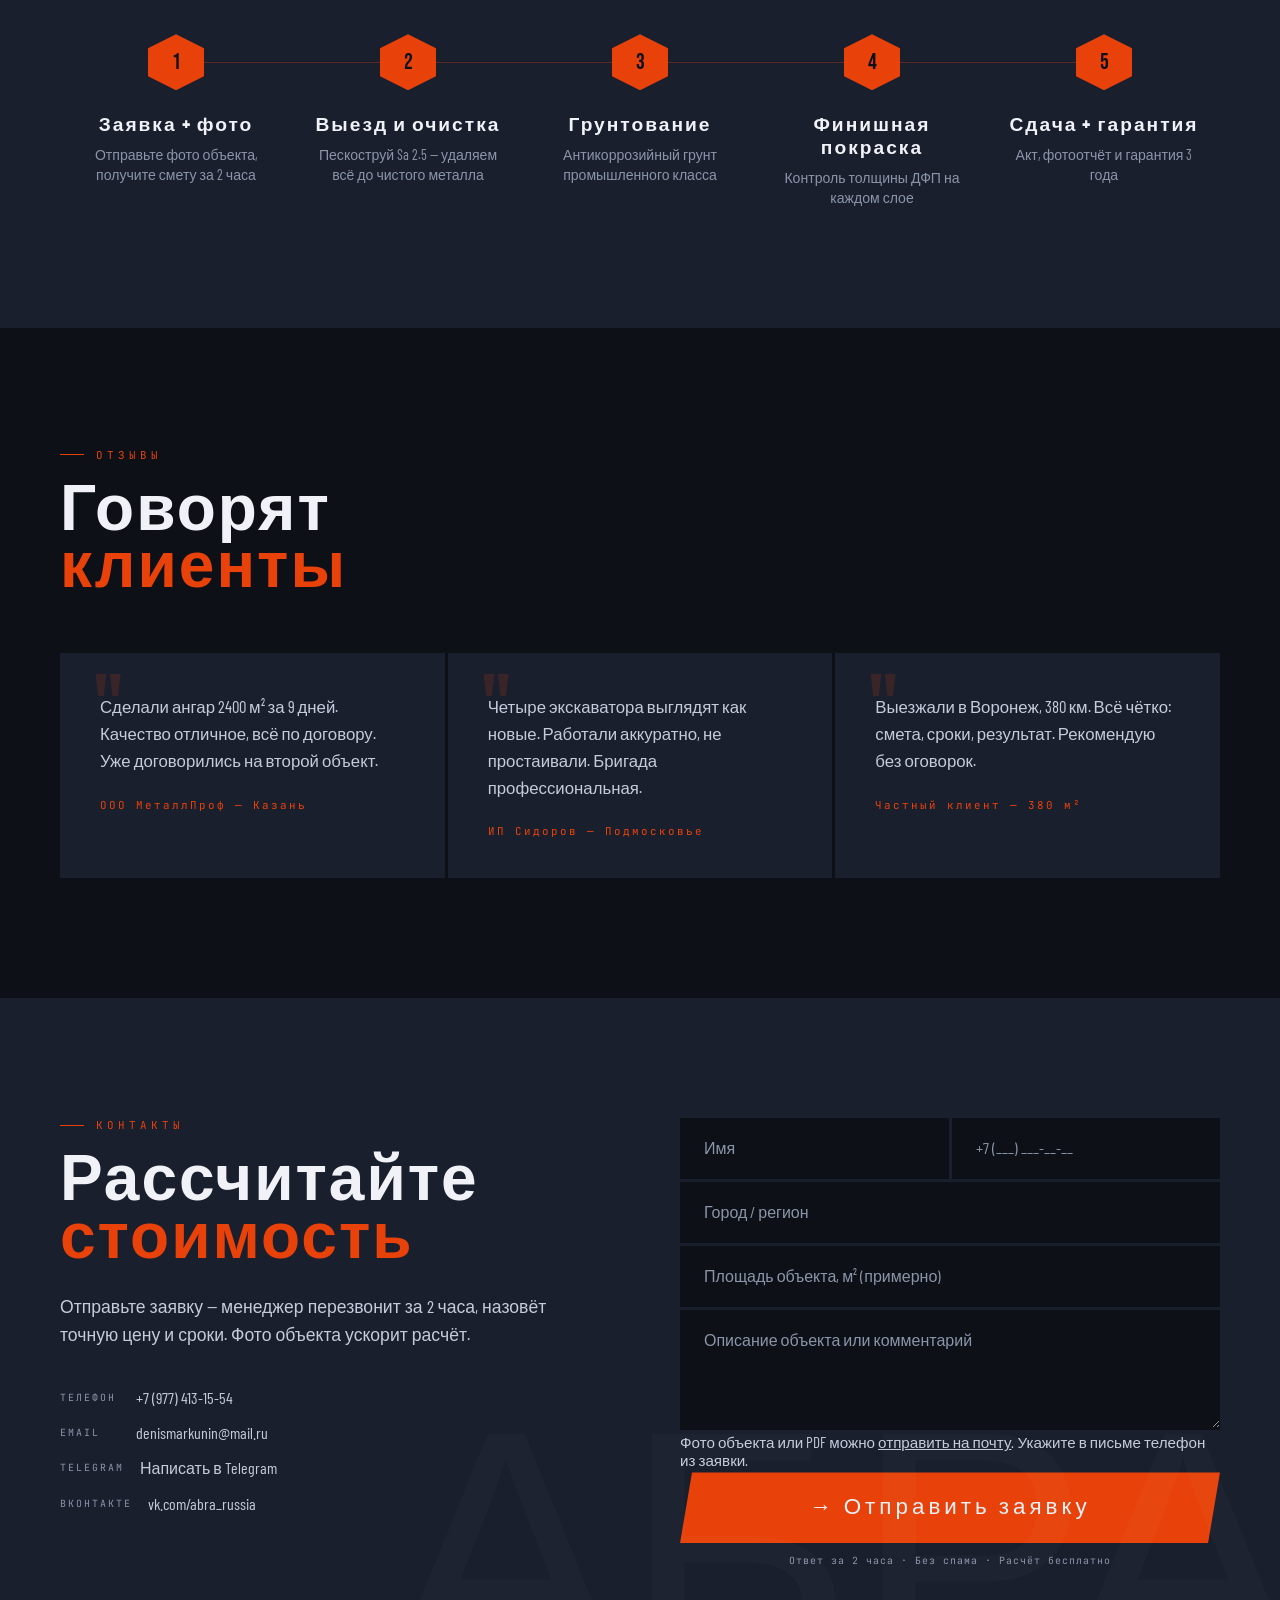
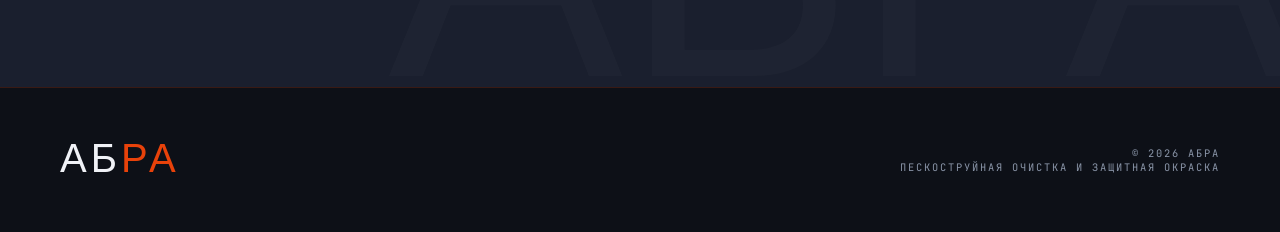
==== commit 9ac48caa: "Improve ABRA site and email form" ====
--- a/index.html
+++ b/index.html
@@ -5,6 +5,37 @@
 <meta name="viewport" content="width=device-width, initial-scale=1.0">
 <meta name="description" content="АБРА — пескоструйная очистка до Sa 2.5 и антикоррозийная окраска по всей России. 500+ объектов, гарантия 3 года, выезд до 2000 км.">
 <title>АБРА | Пескоструйная очистка и защитная окраска</title>
+<link rel="canonical" href="https://abrapro.ru/">
+<meta name="google-site-verification" content="O0orOzKeT7Ut4XhHAEOfi-XUMI8leeEEkiB-gyLbcAE" />
+<meta name="yandex-verification" content="a42eac2602d475b2" />
+
+<!-- Yandex.Metrika counter -->
+<script type="text/javascript">
+    (function(m,e,t,r,i,k,a){
+        m[i]=m[i]||function(){(m[i].a=m[i].a||[]).push(arguments)};
+        m[i].l=1*new Date();
+        for (var j = 0; j < document.scripts.length; j++) {if (document.scripts[j].src === r) { return; }}
+        k=e.createElement(t),a=e.getElementsByTagName(t)[0],k.async=1,k.src=r,a.parentNode.insertBefore(k,a)
+    })(window, document,'script','https://mc.yandex.ru/metrika/tag.js?id=109891792', 'ym');
+    ym(109891792, 'init', {ssr:true, webvisor:false, clickmap:true, ecommerce:"dataLayer", referrer: document.referrer, url: location.href, accurateTrackBounce:true, trackLinks:true});
+</script>
+<!-- /Yandex.Metrika counter -->
+<script>
+/* Редирект на HTTPS и на основной домен — без .htaccess, безопасно для сервера */
+(function() {
+  var host = window.location.hostname;
+  var isHttp = window.location.protocol === 'http:';
+  var isAltDomain = host.indexOf('xn--90aaramfwvc') !== -1 || host === 'абрапро.рф' || host === 'www.абрапро.рф';
+
+  if ((host === 'abrapro.ru' && isHttp) || isAltDomain) {
+    var target = 'https://abrapro.ru' + window.location.pathname + window.location.search + window.location.hash;
+    window.location.replace(target);
+  }
+})();
+</script>
+<link rel="icon" type="image/x-icon" href="[data-uri]">
+<link rel="icon" type="image/png" sizes="32x32" href="favicon-32.png">
+<link rel="apple-touch-icon" sizes="180x180" href="apple-touch-icon.png">
 <link rel="preconnect" href="https://fonts.googleapis.com">
 <link href="https://fonts.googleapis.com/css2?family=Bebas+Neue&family=Barlow+Condensed:ital,wght@0,400;0,600;0,700;1,400&family=JetBrains+Mono:wght@400;500&display=swap" rel="stylesheet">
 <style>
@@ -542,25 +573,31 @@
   opacity: 0; transition: opacity 0.2s;
   color: white; font-size: 1.1rem;
 }
-.case-card:hover .case-photo-btn { opacity: 1; }
+.case-card:hover .case-photo-btn, .case-card:focus-within .case-photo-btn { opacity: 1; }
+.case-photo-btn:focus-visible { box-shadow: inset 0 0 0 3px var(--white); }
+@media (hover: none) {
+  .case-photo-btn { opacity: 1; }
+}
 
 /* ── LIGHTBOX ── */
 .lb-overlay {
   display: none;
-  position: fixed; inset: 0; z-index: 1000;
-  background: rgba(7,10,18,0.97);
+  position: fixed; inset: 0;
+  width: 100%; height: 100%; max-width: none; max-height: none;
+  margin: 0; border: 0; padding: 52px 12px 12px;
+  background: #070a12; color: var(--white);
   align-items: center; justify-content: center;
   flex-direction: column;
 }
-.lb-overlay.open { display: flex; }
+.lb-overlay[open] { display: flex; }
 
 .lb-img-wrap {
   position: relative;
-  max-width: 92vw; max-height: 82vh;
+  max-width: 92vw; max-height: 72vh;
   display: flex; align-items: center; justify-content: center;
 }
 .lb-img-wrap img {
-  max-width: 92vw; max-height: 82vh;
+  max-width: 92vw; max-height: 72vh;
   object-fit: contain;
   border: 1px solid rgba(232,66,10,0.2);
   display: block;
@@ -577,11 +614,11 @@
   transition: background 0.2s;
 }
 .lb-arrow:hover { background: #ff5520; }
-.lb-arrow.prev { left: -70px; }
-.lb-arrow.next { right: -70px; }
+.lb-arrow.prev { left: 12px; }
+.lb-arrow.next { right: 12px; }
 
 .lb-close {
-  position: fixed; top: 24px; right: 32px;
+  position: fixed; top: 24px; right: 32px; z-index: 1;
   background: transparent; border: 1px solid rgba(255,255,255,0.2);
   color: white; cursor: pointer;
   font-family: 'JetBrains Mono', monospace;
@@ -604,11 +641,16 @@
   display: flex; gap: 8px; margin-top: 16px;
 }
 .lb-dot {
-  width: 28px; height: 3px; background: rgba(255,255,255,0.2);
-  cursor: pointer; transition: background 0.2s;
-  border: none;
-}
-.lb-dot.active { background: var(--ore); }
+  width: 40px; height: 36px; background: transparent;
+  display: grid; place-items: center; cursor: pointer;
+  border: 0;
+}
+.lb-dot::before {
+  content: '';
+  display: block; width: 28px; height: 3px;
+  background: rgba(255,255,255,0.45);
+}
+.lb-dot[aria-current="true"]::before { background: var(--ore); }
 
 .case-content { position: relative; z-index: 1; }
 .case-cat {
@@ -944,7 +986,6 @@
   from { opacity: 0; transform: translateY(24px); }
   to   { opacity: 1; transform: translateY(0); }
 }
-.anim { opacity: 0; }
 .anim.visible { animation: fadeUp 0.6s ease forwards; }
 .anim-d1 { animation-delay: 0.1s; }
 .anim-d2 { animation-delay: 0.2s; }
@@ -961,6 +1002,13 @@
   font-size: 3rem; letter-spacing: 3px; color: var(--ore);
 }
 .form-success p { color: var(--ash); margin-top: 12px; font-size: 1.05rem; }
+
+/* ── FORM FEEDBACK ── */
+.form-attachment-note { color: var(--ash); font-size: 0.95rem; }
+.form-attachment-note a, .form-submit-error a { color: inherit; text-decoration: underline; }
+.form-submit-error { color: #ff8a8a; font-size: 0.95rem; }
+.form-submit:disabled { opacity: 0.7; cursor: wait; }
+.contact-form[hidden] { display: none; }
 
 /* ── PHONE VALIDATION INDICATOR ── */
 .phone-wrap { display: flex; flex-direction: column; position: relative; }
@@ -1059,8 +1107,9 @@
   .price-card { padding: 36px 24px; }
 
   /* process */
-  .process-steps { grid-template-columns: 1fr 1fr; gap: 28px; }
+  .process-steps { grid-template-columns: repeat(2, minmax(0, 1fr)); gap: 28px; }
   .process-steps::before { display: none; }
+  .step { padding: 0 4px; overflow-wrap: anywhere; }
   .step-dot { width: 44px; height: 44px; font-size: 1.1rem; }
 
   /* form */
@@ -1090,9 +1139,15 @@
   .stat-item:last-child { display: none; }
   .geo-list { grid-template-columns: 1fr; }
 }
+@media (prefers-reduced-motion: reduce) {
+  html { scroll-behavior: auto; }
+  .anim, .anim.visible { opacity: 1; animation: none; }
+  .spark-line, .ticker-inner, .field.error { animation: none; }
+}
 </style>
 </head>
 <body>
+<noscript><div><img src="https://mc.yandex.ru/watch/109891792" style="position:absolute; left:-9999px;" alt=""></div></noscript>
 
 <!-- HEADER -->
 <header>
@@ -1105,7 +1160,7 @@
     <a href="#contact">Контакт</a>
   </nav>
   <div class="hdr-right">
-    <a href="tel:+79774131554" class="hdr-phone">+7 (977) 413-15-54</a>
+    <a href="tel:+79774131554" class="hdr-phone" onclick="ymGoal('phone_click')">+7 (977) 413-15-54</a>
     <button class="btn-primary" onclick="document.getElementById('contact').scrollIntoView({behavior:'smooth'})">Получить расчёт</button>
     <button class="burger" id="burger" onclick="toggleBurger()" aria-label="Меню">
       <span></span><span></span><span></span>
@@ -1126,16 +1181,14 @@
 <section class="hero" style="grid-template-columns:1fr;">
   <!-- VIDEO BACKGROUND -->
   <div class="hero-video-bg">
-    <video autoplay muted loop playsinline preload="auto">
-      <source src="hero-video.mp4" type="video/mp4">
-    </video>
+    <video id="heroVideo" data-src="hero-video.mp4" poster="hero-poster.webp" muted loop playsinline preload="none" aria-hidden="true"></video>
   </div>
   <div class="hero-left" style="max-width:780px;">
     <div class="hero-eyebrow">Промышленная защита металла</div>
     <h1>Пескоструй<br><span>и покраска</span><br>по России</h1>
     <p class="hero-sub">Мобильные бригады. Очистка Sa 2.5 / Sa 3. Выезд до 2000 км. Гарантия 3 года на всё.</p>
     <div class="hero-ctas">
-      <button class="btn-primary" onclick="document.getElementById('contact').scrollIntoView({behavior:'smooth'})">Рассчитать стоимость</button>
+      <button class="btn-primary" onclick="document.getElementById('contact').scrollIntoView()">Рассчитать стоимость</button>
       <a href="#cases" class="btn-ghost">Смотреть объекты →</a>
     </div>
     <div class="hero-stats">
@@ -1208,10 +1261,10 @@
   <div class="section-label">Наши объекты</div>
   <h2>Выполненные<br><span>проекты</span></h2>
   <div class="cases-grid">
-    <div class="case-card anim anim-d1" onclick="openLightbox(0)">
-      <img src="case1.jpg" class="case-photo" alt="Ангар Казань">
+    <div class="case-card anim anim-d1" onclick="openLightbox(0, this)">
+      <img src="case1.jpg" class="case-photo" width="1376" height="768" loading="lazy" decoding="async" alt="Ангар в Казани">
       <div class="case-hero-placeholder">АБРА</div>
-      <button class="case-photo-btn" title="Открыть фото">⤢</button>
+      <button type="button" class="case-photo-btn" aria-haspopup="dialog" aria-label="Открыть фотографию ангара в Казани">⤢</button>
       <div class="case-content">
         <div class="case-cat">Промышленный объект</div>
         <h3>Металлоангар 2 400 м²</h3>
@@ -1223,20 +1276,20 @@
         </div>
       </div>
     </div>
-    <div class="case-card anim anim-d2" onclick="openLightbox(1)">
-      <img src="case2.jpg" class="case-photo" alt="Экскаваторы">
+    <div class="case-card anim anim-d2" onclick="openLightbox(1, this)">
+      <img src="case2.jpg" class="case-photo" width="1920" height="1072" loading="lazy" decoding="async" alt="Экскаваторы Liebherr">
       <div class="case-hero-placeholder" style="font-size:4rem">EXCAVATOR</div>
-      <button class="case-photo-btn" title="Открыть фото">⤢</button>
+      <button type="button" class="case-photo-btn" aria-haspopup="dialog" aria-label="Открыть фотографию экскаваторов Liebherr">⤢</button>
       <div class="case-content">
         <div class="case-cat">Спецтехника</div>
         <h3>Экскаваторы Liebherr — 4 ед.</h3>
         <p class="case-meta">Подмосковье — пескоструй + антикор + брендирование</p>
       </div>
     </div>
-    <div class="case-card anim anim-d3" onclick="openLightbox(2)">
-      <img src="case3.jpg" class="case-photo" alt="Резервуары">
+    <div class="case-card anim anim-d3" onclick="openLightbox(2, this)">
+      <img src="case3.jpg" class="case-photo" width="1376" height="768" loading="lazy" decoding="async" alt="Резервуары РВС-1000">
       <div class="case-hero-placeholder" style="font-size:4rem">РЕЗЕРВУАР</div>
-      <button class="case-photo-btn" title="Открыть фото">⤢</button>
+      <button type="button" class="case-photo-btn" aria-haspopup="dialog" aria-label="Открыть фотографию резервуаров РВС-1000">⤢</button>
       <div class="case-content">
         <div class="case-cat">Ёмкостное оборудование</div>
         <h3>РВС-1000 — 6 резервуаров</h3>
@@ -1287,7 +1340,7 @@
     <div class="calc-left">
 
       <div class="calc-field">
-        <label class="calc-label">Площадь объекта</label>
+        <label class="calc-label" for="calcArea">Площадь объекта</label>
         <div class="calc-range-cur" id="areaVal">300 <em>м²</em></div>
         <input type="range" class="calc-range" min="50" max="5000" step="50" value="300"
                id="calcArea" oninput="calcUpdate()">
@@ -1295,7 +1348,7 @@
       </div>
 
       <div class="calc-field">
-        <label class="calc-label">Тип работ</label>
+        <label class="calc-label" for="calcType">Тип работ</label>
         <select class="calc-select" id="calcType" onchange="calcUpdate()">
           <option value="300">Только очистка — 300 ₽/м²</option>
           <option value="550" selected>Очистка + грунт + окраска — 550 ₽/м²</option>
@@ -1328,7 +1381,7 @@
           <div class="calc-result-note">Точная цена — после осмотра объекта</div>
         </div>
         <button class="btn-primary" style="width:100%;margin-top:3px;clip-path:none;"
-                onclick="document.getElementById('contact').scrollIntoView({behavior:'smooth'})">
+                onclick="document.getElementById('contact').scrollIntoView()">
           → Получить точный расчёт
         </button>
       </div>
@@ -1418,19 +1471,19 @@
       <div class="contact-detail">
         <div class="cdet">
           <span class="cdet-label">Телефон</span>
-          <a href="tel:+79774131554">+7 (977) 413-15-54</a>
+          <a href="tel:+79774131554" onclick="ymGoal('phone_click')">+7 (977) 413-15-54</a>
         </div>
         <div class="cdet">
           <span class="cdet-label">Email</span>
-          <a href="mailto:denismarkunin@mail.ru">denismarkunin@mail.ru</a>
+          <a href="mailto:denismarkunin@mail.ru" onclick="ymGoal('email_click')">denismarkunin@mail.ru</a>
         </div>
         <div class="cdet">
           <span class="cdet-label">Telegram</span>
-          <a href="https://t.me/+79774131554" target="_blank">Написать в Telegram</a>
+          <a href="https://t.me/+79774131554" target="_blank" onclick="ymGoal('telegram_click')">Написать в Telegram</a>
         </div>
         <div class="cdet">
           <span class="cdet-label">ВКонтакте</span>
-          <a href="https://vk.com/abra_russia" target="_blank">vk.com/abra_russia</a>
+          <a href="https://vk.com/abra_russia" target="_blank" onclick="ymGoal('vk_click')">vk.com/abra_russia</a>
         </div>
       </div>
     </div>
@@ -1438,21 +1491,32 @@
     <div>
       <form class="contact-form" id="contactForm" onsubmit="handleSubmit(event)">
         <div class="form-row">
-          <input type="text" class="field" id="name" placeholder="Имя" required>
+          <input type="text" class="field" id="name" aria-label="Имя" placeholder="Имя" autocomplete="name" required>
           <div class="phone-wrap">
-            <input type="tel" class="field" id="phone" placeholder="+7 (___) ___-__-__" maxlength="18" autocomplete="tel" inputmode="tel" required>
+            <input type="tel" class="field" id="phone" aria-label="Телефон" aria-describedby="phone-error" placeholder="+7 (___) ___-__-__" maxlength="18" autocomplete="tel" inputmode="tel" required>
             <span class="phone-status" id="phone-status"></span>
             <span class="field-error-msg" id="phone-error">Введите корректный номер: +7 (XXX) XXX-XX-XX</span>
           </div>
         </div>
-        <input type="text" class="field" id="city" placeholder="Город / регион" required>
-        <input type="text" class="field" id="area" placeholder="Площадь объекта, м² (примерно)">
-        <textarea class="field" id="comment" placeholder="Описание объекта, фото, комментарий"></textarea>
+        <input type="text" class="field" id="city" aria-label="Город или регион" placeholder="Город / регион" required>
+        <input type="text" class="field" id="area" aria-label="Площадь объекта, м²" placeholder="Площадь объекта, м² (примерно)">
+        <textarea class="field" id="comment" aria-label="Описание объекта или комментарий" placeholder="Описание объекта или комментарий"></textarea>
+
+        <p class="form-attachment-note">
+          Фото объекта или PDF можно <a href="mailto:denismarkunin@mail.ru?subject=Фото%20и%20документы%20к%20заявке%20АБРА">отправить на почту</a>.
+          Укажите в письме телефон из заявки.
+        </p>
+        <p class="form-submit-error" id="formSubmitError" role="alert" hidden>
+          Не удалось подтвердить отправку. Попробуйте ещё раз или
+          <a id="formEmailFallback" href="mailto:denismarkunin@mail.ru">откройте заявку в почте</a>.
+        </p>
+        <noscript><p>Для отправки через форму включите JavaScript или <a href="mailto:denismarkunin@mail.ru">напишите нам на почту</a>.</p></noscript>
+
         <button type="submit" class="form-submit">→ Отправить заявку</button>
         <p class="form-note">Ответ за 2 часа · Без спама · Расчёт бесплатно</p>
       </form>
       <div class="form-success" id="formSuccess">
-        <h3>Заявка отправлена!</h3>
+        <h3 id="formSuccessTitle" tabindex="-1">Заявка отправлена!</h3>
         <p>Мы свяжемся с вами в течение 2 часов.<br>Телефон: +7 (977) 413-15-54</p>
       </div>
     </div>
@@ -1469,37 +1533,41 @@
 </footer>
 
 <!-- LIGHTBOX -->
-<div class="lb-overlay" id="lightbox" onclick="closeLightboxOutside(event)">
-  <button class="lb-close" onclick="closeLightbox()">ESC / ЗАКРЫТЬ</button>
+<dialog class="lb-overlay" id="lightbox" aria-labelledby="lb-title" aria-describedby="lb-desc" onclick="closeLightboxOutside(event)">
+  <button type="button" class="lb-close" onclick="this.closest('dialog').close()" autofocus>Закрыть</button>
   <div class="lb-img-wrap">
-    <button class="lb-arrow prev" onclick="event.stopPropagation(); lbMove(-1)">&#8592;</button>
-    <img id="lb-img" src="" alt="">
-    <button class="lb-arrow next" onclick="event.stopPropagation(); lbMove(1)">&#8594;</button>
+    <button type="button" class="lb-arrow prev" onclick="lbMove(-1)" aria-label="Предыдущая фотография">&#8592;</button>
+    <img id="lb-img" alt="">
+    <button type="button" class="lb-arrow next" onclick="lbMove(1)" aria-label="Следующая фотография">&#8594;</button>
   </div>
   <div class="lb-caption">
     <h4 id="lb-title"></h4>
     <p id="lb-desc"></p>
   </div>
-  <div class="lb-dots" id="lb-dots"></div>
-</div>
+  <div class="lb-dots" id="lb-dots">
+    <button type="button" class="lb-dot" onclick="renderLightbox(0)" aria-label="Показать ангар"></button>
+    <button type="button" class="lb-dot" onclick="renderLightbox(1)" aria-label="Показать экскаваторы"></button>
+    <button type="button" class="lb-dot" onclick="renderLightbox(2)" aria-label="Показать резервуары"></button>
+  </div>
+</dialog>
 
 <!-- FLOATING WIDGET -->
 <div class="float-wrap">
   <button class="float-btn" id="floatBtn" onclick="toggleFloat()" title="Написать нам">💬</button>
   <div class="float-menu" id="floatMenu">
-    <a href="https://t.me/+79774131554" target="_blank" class="float-link">
+    <a href="https://t.me/+79774131554" target="_blank" class="float-link" onclick="ymGoal('telegram_click')">
       <svg width="22" height="22" fill="#2AABEE" viewBox="0 0 24 24"><path d="M11.944 0A12 12 0 0 0 0 12a12 12 0 0 0 12 12 12 12 0 0 0 12-12A12 12 0 0 0 12 0a12 12 0 0 0-.056 0zm4.962 7.224c.1-.002.321.023.465.14a.506.506 0 0 1 .171.325c.016.093.036.306.02.472-.18 1.898-.962 6.502-1.36 8.627-.168.9-.499 1.201-.82 1.23-.696.065-1.225-.46-1.9-.902-1.056-.693-1.653-1.124-2.678-1.8-1.185-.78-.417-1.21.258-1.91.177-.184 3.247-2.977 3.307-3.23.007-.032.014-.15-.056-.212s-.174-.041-.249-.024c-.106.024-1.793 1.14-5.061 3.345-.48.33-.913.49-1.302.48-.428-.008-1.252-.241-1.865-.44-.752-.245-1.349-.374-1.297-.789.027-.216.325-.437.893-.663 3.498-1.524 5.83-2.529 6.998-3.014 3.332-1.386 4.025-1.627 4.476-1.635z"/></svg>
       Telegram
     </a>
-    <a href="https://vk.com/abra_russia" target="_blank" class="float-link">
+    <a href="https://vk.com/abra_russia" target="_blank" class="float-link" onclick="ymGoal('vk_click')">
       <svg width="22" height="22" fill="#0077FF" viewBox="0 0 24 24"><path d="M15.684 0H8.316C1.592 0 0 1.592 0 8.316v7.368C0 22.408 1.592 24 8.316 24h7.368C22.408 24 24 22.408 24 15.684V8.316C24 1.592 22.391 0 15.684 0zm3.692 17.123h-1.744c-.66 0-.862-.525-2.049-1.714-1.033-1.01-1.49-1.135-1.744-1.135-.356 0-.458.102-.458.593v1.575c0 .424-.135.678-1.253.678-1.846 0-3.896-1.12-5.335-3.202C4.624 10.857 4.03 8.57 4.03 8.096c0-.254.102-.491.593-.491h1.744c.44 0 .61.203.78.678.863 2.49 2.303 4.675 2.896 4.675.22 0 .322-.102.322-.66V9.721c-.068-1.186-.695-1.287-.695-1.71 0-.204.17-.407.44-.407h2.744c.373 0 .508.203.508.643v3.473c0 .372.17.508.271.508.22 0 .407-.136.813-.542 1.254-1.406 2.151-3.574 2.151-3.574.119-.254.322-.491.763-.491h1.744c.525 0 .644.27.525.643-.22 1.017-2.354 4.031-2.354 4.031-.186.305-.254.44 0 .78.186.254.796.779 1.203 1.253.745.847 1.32 1.558 1.473 2.049.17.49-.085.744-.576.744z"/></svg>
       ВКонтакте
     </a>
-    <a href="tel:+79774131554" class="float-link">
+    <a href="tel:+79774131554" class="float-link" onclick="ymGoal('phone_click')">
       <svg width="22" height="22" fill="none" stroke="#C4CBDA" stroke-width="2" viewBox="0 0 24 24"><path d="M22 16.92v3a2 2 0 0 1-2.18 2 19.79 19.79 0 0 1-8.63-3.07 19.5 19.5 0 0 1-6-6 19.79 19.79 0 0 1-3.07-8.67A2 2 0 0 1 4.11 2h3a2 2 0 0 1 2 1.72c.127.99.38 1.96.72 2.9a2 2 0 0 1-.45 2.1L9.09 9.09a17.94 17.94 0 0 0 6.36 6.36l1.27-1.27a2 2 0 0 1 2.1-.45c.94.34 1.91.593 2.9.72A2 2 0 0 1 22 16.92z"/></svg>
       Позвонить
     </a>
-    <a href="mailto:denismarkunin@mail.ru" class="float-link">
+    <a href="mailto:denismarkunin@mail.ru" class="float-link" onclick="ymGoal('email_click')">
       <svg width="22" height="22" fill="none" stroke="#C4CBDA" stroke-width="2" viewBox="0 0 24 24"><path d="M4 4h16c1.1 0 2 .9 2 2v12c0 1.1-.9 2-2 2H4c-1.1 0-2-.9-2-2V6c0-1.1.9-2 2-2z"/><polyline points="22,6 12,13 2,6"/></svg>
       Email
     </a>
@@ -1507,23 +1575,36 @@
 </div>
 
 <script>
-/* ══════════════════════════════════════════════
-   НАСТРОЙКИ — заполните перед публикацией
-   ══════════════════════════════════════════════
-   1. Получите токен бота:
-      → напишите @BotFather → /newbot → скопируйте токен
-   2. Узнайте свой chat_id:
-      → напишите своему боту, затем откройте в браузере:
-        https://api.telegram.org/bot<ВАШ_ТОКЕН>/getUpdates
-      → найдите "chat":{"id": XXXXXXX}
-   3. Зарегистрируйтесь на formspree.io → New Form →
-      скопируйте ID (8 символов после /f/)
-   ════════════════════════════════════════════ */
-const TG_TOKEN   = 'ВСТАВЬТЕ_ТОКЕН_БОТА';       // пример: 7123456789:AAFxxxxxxx
-const TG_CHAT_ID = 'ВСТАВЬТЕ_CHAT_ID';           // пример: 123456789
-const FORMSPREE_ID = 'ВСТАВЬТЕ_FORMSPREE_ID';    // пример: xrgvkpqw
-
-/* ── FORM SUBMIT ── */
+/* Ключ из версии хостинга для denismarkunin@mail.ru. Получатель настраивается в Web3Forms. */
+const W3F_ACCESS_KEY = 'da00946c-f5e0-4d84-a494-140581a7172b';
+
+/* ── YANDEX METRIKA: отправка целей ── */
+function ymGoal(name, params) {
+  if (typeof ym === 'function') {
+    ym(109891792, 'reachGoal', name, params || {});
+  }
+}
+
+/* ── HERO VIDEO ── */
+const heroVideo = document.getElementById('heroVideo');
+const heroVideoMedia = matchMedia('(min-width: 901px) and (prefers-reduced-motion: no-preference)');
+function updateHeroVideo() {
+  if (!heroVideoMedia.matches || navigator.connection?.saveData) {
+    if (heroVideo.hasAttribute('src')) {
+      heroVideo.removeAttribute('src');
+      heroVideo.load();
+    }
+    return;
+  }
+  if (heroVideo.hasAttribute('src')) return;
+  heroVideo.src = heroVideo.dataset.src;
+  heroVideo.play().catch(() => {});
+}
+window.addEventListener('load', () => {
+  updateHeroVideo();
+  heroVideoMedia.addEventListener('change', updateHeroVideo);
+}, { once: true });
+
 /* ── CALCULATOR ── */
 let calcZoneVal = 0;
 
@@ -1571,7 +1652,7 @@
     if (!['3','4','8','9'].includes(op)) return false;
     const body = digits.slice(1);
     // блокируем повторяющиеся цифры: 9999999999, 0000000000
-    if (/^(\d){9}$/.test(body)) return false;
+    if (/^(\d)\1{9}$/.test(body)) return false;
     // блокируем очевидные фейки: 1234567890, 9876543210
     if (body === '1234567890' || body === '9876543210') return false;
     return true;
@@ -1599,11 +1680,23 @@
   }
 
   ph.addEventListener('input', function() {
-    const pos = this.selectionStart;
-    const { fmt, digits } = formatPhone(this.value);
+    const before = this.value;
+    const posBefore = this.selectionStart;
+
+    // считаем сколько цифр было до курсора в старом значении
+    const digitsBeforeCursor = before.slice(0, posBefore).replace(/\D/g, '').length;
+
+    const { fmt, digits } = formatPhone(before);
     this.value = fmt;
-    // восстанавливаем позицию курсора
-    try { this.setSelectionRange(pos, pos); } catch(e) {}
+
+    // находим позицию в новой строке сразу после того же количества цифр
+    let count = 0, newPos = fmt.length;
+    for (let i = 0; i < fmt.length; i++) {
+      if (/\d/.test(fmt[i])) count++;
+      if (count === digitsBeforeCursor) { newPos = i + 1; break; }
+    }
+    try { this.setSelectionRange(newPos, newPos); } catch(e) {}
+
     updateStatus(digits, digits.length === 11);
   });
 
@@ -1613,7 +1706,12 @@
   });
 
   ph.addEventListener('focus', function() {
-    if (!this.value) this.value = '+7 (';
+    if (!this.value) {
+      this.value = '+7 (';
+      // курсор сразу в конец, чтобы цифры печатались ПОСЛЕ префикса
+      const len = this.value.length;
+      try { this.setSelectionRange(len, len); } catch(e) {}
+    }
   });
 
   ph.addEventListener('keydown', function(e) {
@@ -1634,73 +1732,83 @@
   if (!validPrefixes.includes(digits[1])) return false;
   // блокируем повторяющиеся цифры типа 9999999999
   const body = digits.slice(1);
-  if (/^(\d){9}$/.test(body)) return false;
+  if (/^(\d)\1{9}$/.test(body)) return false;
   // блокируем последовательности 1234567890
   if (body === '1234567890' || body === '0987654321') return false;
   return true;
 }
 
-async function handleSubmit(e) {
-  e.preventDefault();
-
-  const phoneEl = document.getElementById('phone');
-  const phoneVal = phoneEl.value.trim();
-
-  // валидация телефона
-  if (!validatePhone(phoneVal)) {
-    phoneEl.classList.add('error');
+/* ── EMAIL APPLICATION ── */
+async function handleSubmit(event) {
+  event.preventDefault();
+
+  const form = event.currentTarget;
+  const button = form.querySelector('.form-submit');
+  if (button.disabled) return;
+
+  const phoneField = form.querySelector('#phone');
+  const phone = phoneField.value.trim();
+  if (!validatePhone(phone)) {
+    phoneField.classList.add('error');
     document.getElementById('phone-error').classList.add('show');
-    phoneEl.focus();
+    phoneField.focus();
     return;
   }
 
-  const btn = e.target.querySelector('.form-submit');
-  btn.textContent = '⏳ Отправляем...';
-  btn.disabled = true;
-
-  const name    = document.getElementById('name').value.trim();
-  const phone   = phoneVal;
-  const city    = document.getElementById('city').value.trim();
-  const area    = document.getElementById('area').value.trim();
-  const comment = document.getElementById('comment').value.trim();
-
-  const now = new Date().toLocaleString('ru-RU', { timeZone: 'Europe/Moscow' });
-
-  /* — Telegram — */
-  const tgText = [
-    '🔥 *Новая заявка АБРА*',
-    '',
-    `👤 *Имя:* ${name}`,
-    `📞 *Телефон:* ${phone}`,
-    `📍 *Город:* ${city}`,
-    area    ? `📐 *Площадь:* ${area} м²` : '',
-    comment ? `💬 *Комментарий:* ${comment}` : '',
-    '',
-    `🕐 ${now} (МСК)`,
-  ].filter(Boolean).join('\n');
-
-  const tgPromise = (TG_TOKEN !== 'ВСТАВЬТЕ_ТОКЕН_БОТА')
-    ? fetch(`https://api.telegram.org/bot${TG_TOKEN}/sendMessage`, {
-        method: 'POST',
-        headers: { 'Content-Type': 'application/json' },
-        body: JSON.stringify({ chat_id: TG_CHAT_ID, text: tgText, parse_mode: 'Markdown' })
-      }).catch(() => null)
-    : Promise.resolve(null);
-
-  /* — FormSpree (email) — */
-  const fsPromise = (FORMSPREE_ID !== 'ВСТАВЬТЕ_FORMSPREE_ID')
-    ? fetch(`https://formspree.io/f/${FORMSPREE_ID}`, {
-        method: 'POST',
-        headers: { 'Content-Type': 'application/json', 'Accept': 'application/json' },
-        body: JSON.stringify({ name, phone, city, area, comment, _subject: `Заявка АБРА — ${name} (${city})` })
-      }).catch(() => null)
-    : Promise.resolve(null);
-
-  await Promise.allSettled([tgPromise, fsPromise]);
-
-  /* — Показать успех — */
-  document.getElementById('contactForm').style.display = 'none';
+  const error = document.getElementById('formSubmitError');
+  const fields = {
+    name: form.querySelector('#name').value.trim(),
+    phone,
+    city: form.querySelector('#city').value.trim(),
+    area: form.querySelector('#area').value.trim(),
+    comment: form.querySelector('#comment').value.trim(),
+  };
+  const subject = 'Новая заявка с сайта АБРА';
+  error.hidden = true;
+  const originalLabel = button.textContent;
+  button.textContent = 'Отправляем…';
+  button.disabled = true;
+
+  let sent = false;
+  try {
+    const response = await fetch('https://api.web3forms.com/submit', {
+      method: 'POST',
+      headers: { 'Content-Type': 'application/json', 'Accept': 'application/json' },
+      signal: AbortSignal.timeout(15000),
+      body: JSON.stringify({
+        access_key: W3F_ACCESS_KEY,
+        subject,
+        from_name: 'Сайт АБРА',
+        ...fields,
+      }),
+    });
+    sent = response.ok && (await response.json())?.success === true;
+  } catch {
+    // Сбой сети или некорректный ответ сервиса. Предложим отправить письмо вручную.
+  } finally {
+    button.textContent = originalLabel;
+    button.disabled = false;
+  }
+
+  if (!sent) {
+    const body = [
+      `Имя: ${fields.name}`,
+      `Телефон: ${fields.phone}`,
+      `Город: ${fields.city}`,
+      fields.area && `Площадь: ${fields.area}`,
+      fields.comment && `Комментарий: ${fields.comment}`,
+    ].filter(Boolean).join('\r\n');
+    const fallback = document.getElementById('formEmailFallback');
+    const address = fallback.href.split('?')[0];
+    fallback.href = `${address}?subject=${encodeURIComponent(subject)}&body=${encodeURIComponent(body)}`;
+    error.hidden = false;
+    return;
+  }
+
+  form.hidden = true;
   document.getElementById('formSuccess').classList.add('show');
+  document.getElementById('formSuccessTitle').focus();
+  ymGoal('form_submit');
 }
 
 /* ── LIGHTBOX ── */
@@ -1709,45 +1817,41 @@
   { src: 'case2.jpg', title: 'Экскаваторы Liebherr — 4 ед.', desc: 'Подмосковье — пескоструй + антикор + брендирование' },
   { src: 'case3.jpg', title: 'РВС-1000 — 6 резервуаров',     desc: 'Воронеж — выезд 380 км, очистка Sa 2.5, внутри и снаружи' },
 ];
+const lightbox = document.getElementById('lightbox');
+const lbDots = lightbox.querySelectorAll('.lb-dot');
 let lbCurrent = 0;
-
-function openLightbox(idx) {
+let lbOpener;
+
+function openLightbox(idx, card) {
+  lbOpener = card.querySelector('.case-photo-btn');
+  renderLightbox(idx);
+  lightbox.showModal();
+  document.body.style.overflow = 'hidden';
+}
+function closeLightboxOutside(e) {
+  if (e.target === lightbox) lightbox.close();
+}
+function lbMove(dir) {
+  renderLightbox((lbCurrent + dir + lbItems.length) % lbItems.length);
+}
+function renderLightbox(idx) {
   lbCurrent = idx;
-  renderLightbox();
-  document.getElementById('lightbox').classList.add('open');
-  document.body.style.overflow = 'hidden';
-}
-function closeLightbox() {
-  document.getElementById('lightbox').classList.remove('open');
-  document.body.style.overflow = '';
-}
-function closeLightboxOutside(e) {
-  if (e.target === document.getElementById('lightbox')) closeLightbox();
-}
-function lbMove(dir) {
-  lbCurrent = (lbCurrent + dir + lbItems.length) % lbItems.length;
-  renderLightbox();
-}
-function renderLightbox() {
-  const item = lbItems[lbCurrent];
+  const item = lbItems[idx];
   const img = document.getElementById('lb-img');
-  img.style.opacity = '0';
   img.src = item.src;
-  img.onload = () => { img.style.transition = 'opacity 0.25s'; img.style.opacity = '1'; };
+  img.alt = item.title;
   document.getElementById('lb-title').textContent = item.title;
   document.getElementById('lb-desc').textContent  = item.desc;
-  // dots
-  const dotsEl = document.getElementById('lb-dots');
-  dotsEl.innerHTML = lbItems.map((_, i) =>
-    `<button class="lb-dot ${i === lbCurrent ? 'active' : ''}" onclick="event.stopPropagation();openLightbox(${i})"></button>`
-  ).join('');
-}
-// keyboard nav
-document.addEventListener('keydown', e => {
-  if (!document.getElementById('lightbox').classList.contains('open')) return;
-  if (e.key === 'ArrowRight') lbMove(1);
-  if (e.key === 'ArrowLeft')  lbMove(-1);
-  if (e.key === 'Escape')     closeLightbox();
+  lbDots.forEach((dot, i) => dot.setAttribute('aria-current', i === idx ? 'true' : 'false'));
+}
+lightbox.addEventListener('close', () => {
+  document.body.style.overflow = '';
+  lbOpener?.focus({ preventScroll: true });
+});
+lightbox.addEventListener('keydown', e => {
+  if (e.key !== 'ArrowRight' && e.key !== 'ArrowLeft') return;
+  e.preventDefault();
+  lbMove(e.key === 'ArrowRight' ? 1 : -1);
 });
 
 /* ── BURGER ── */
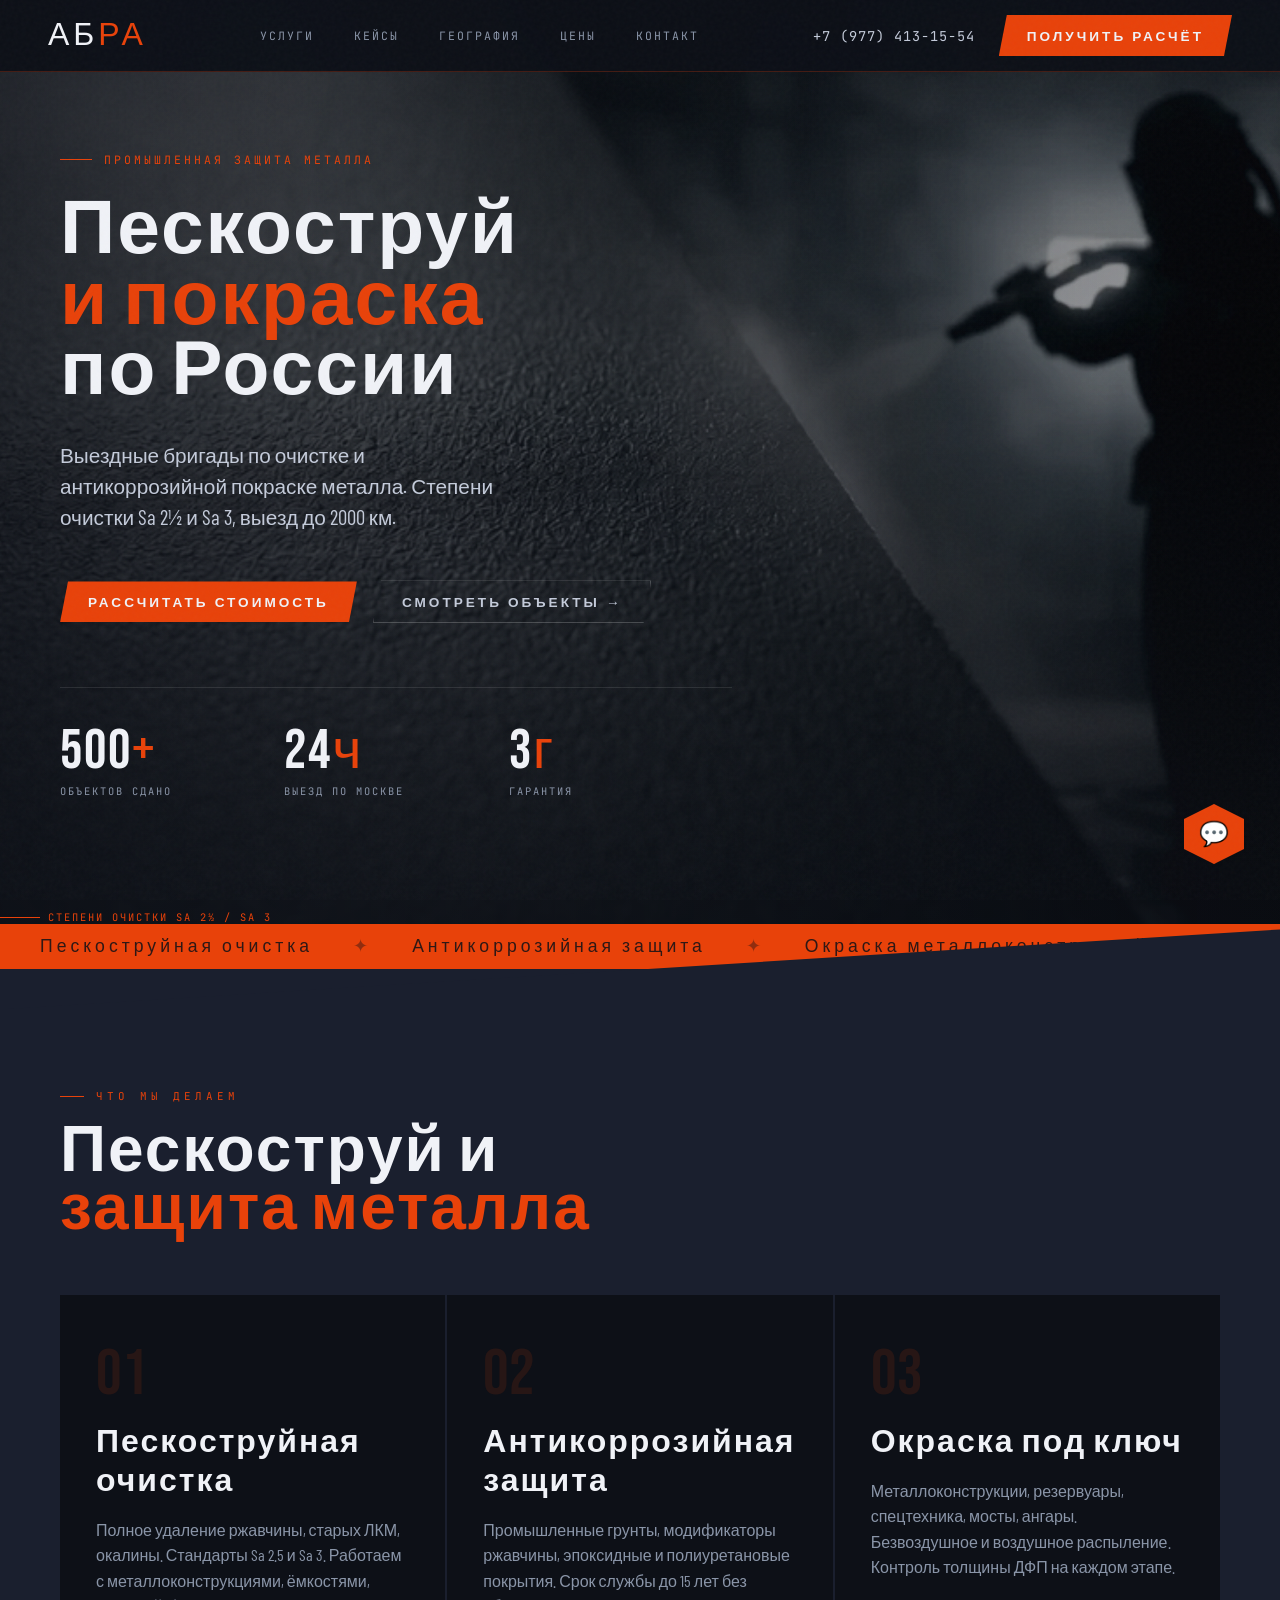
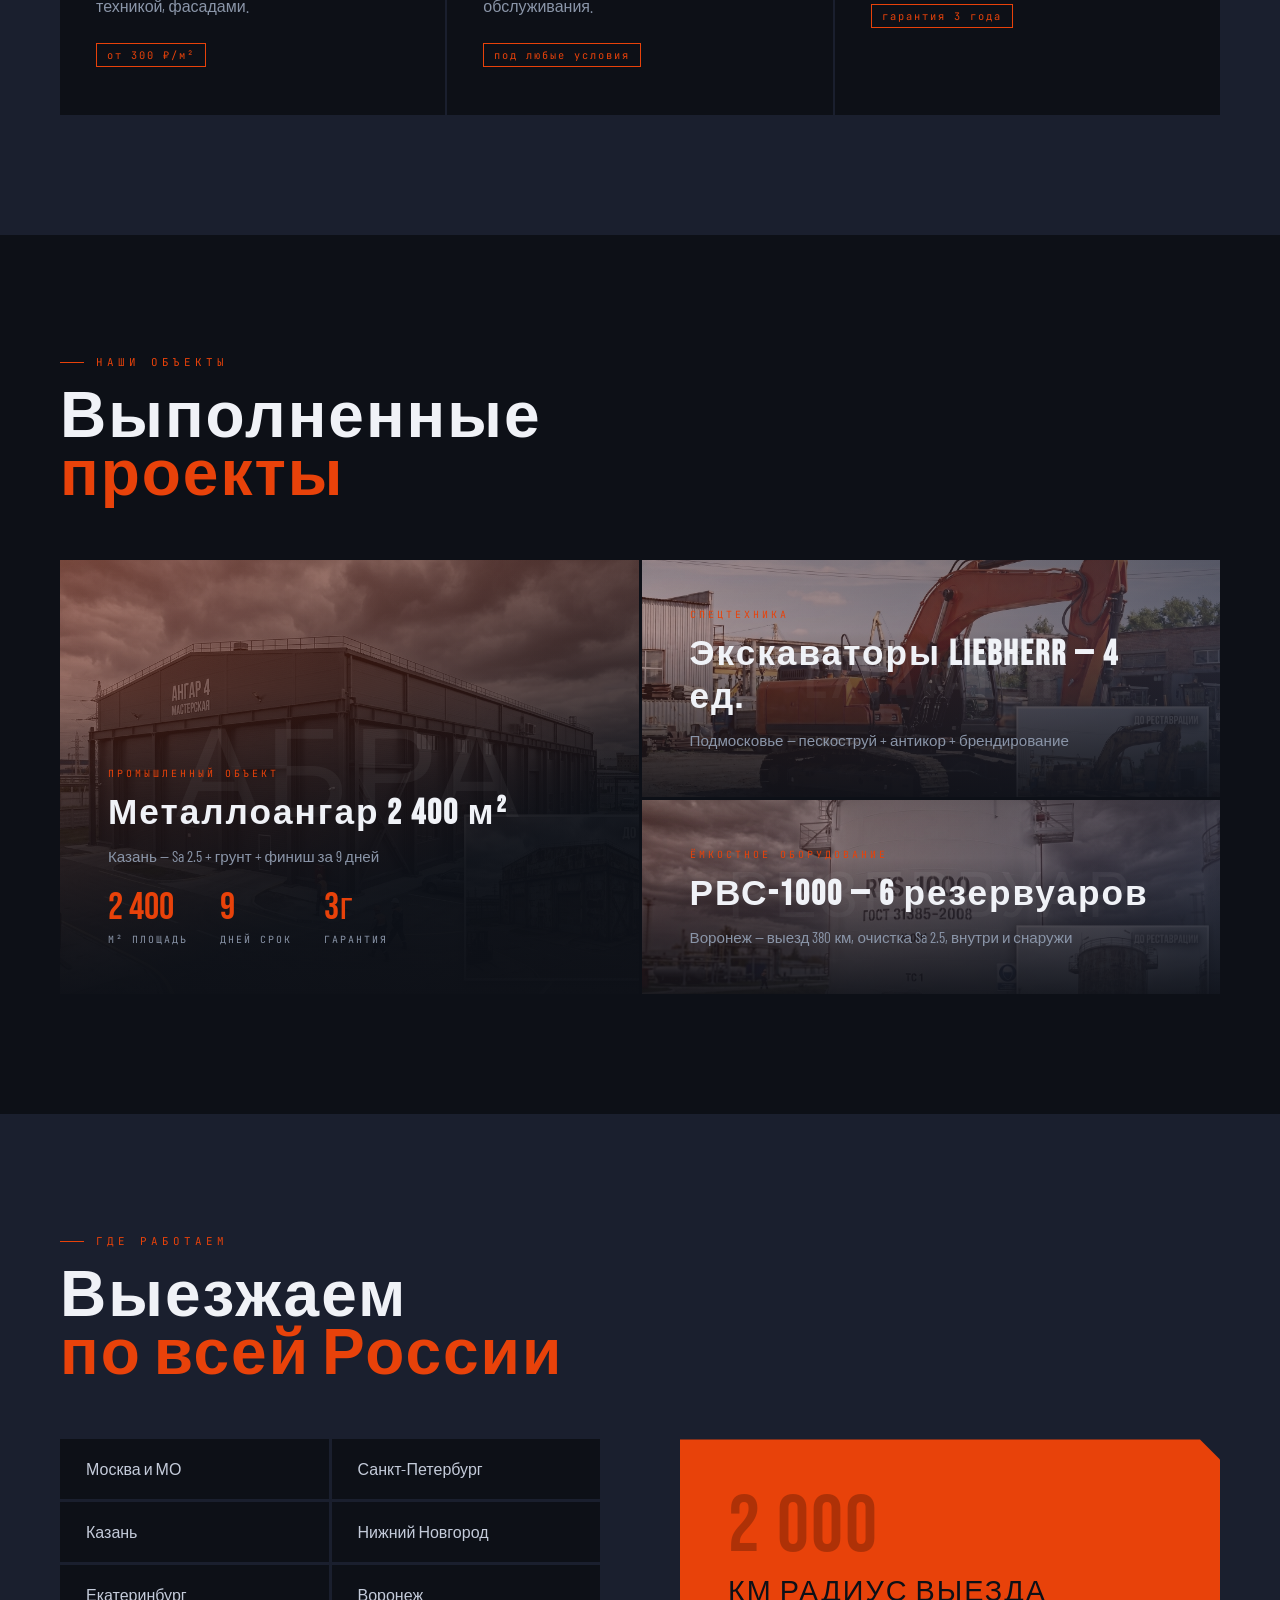
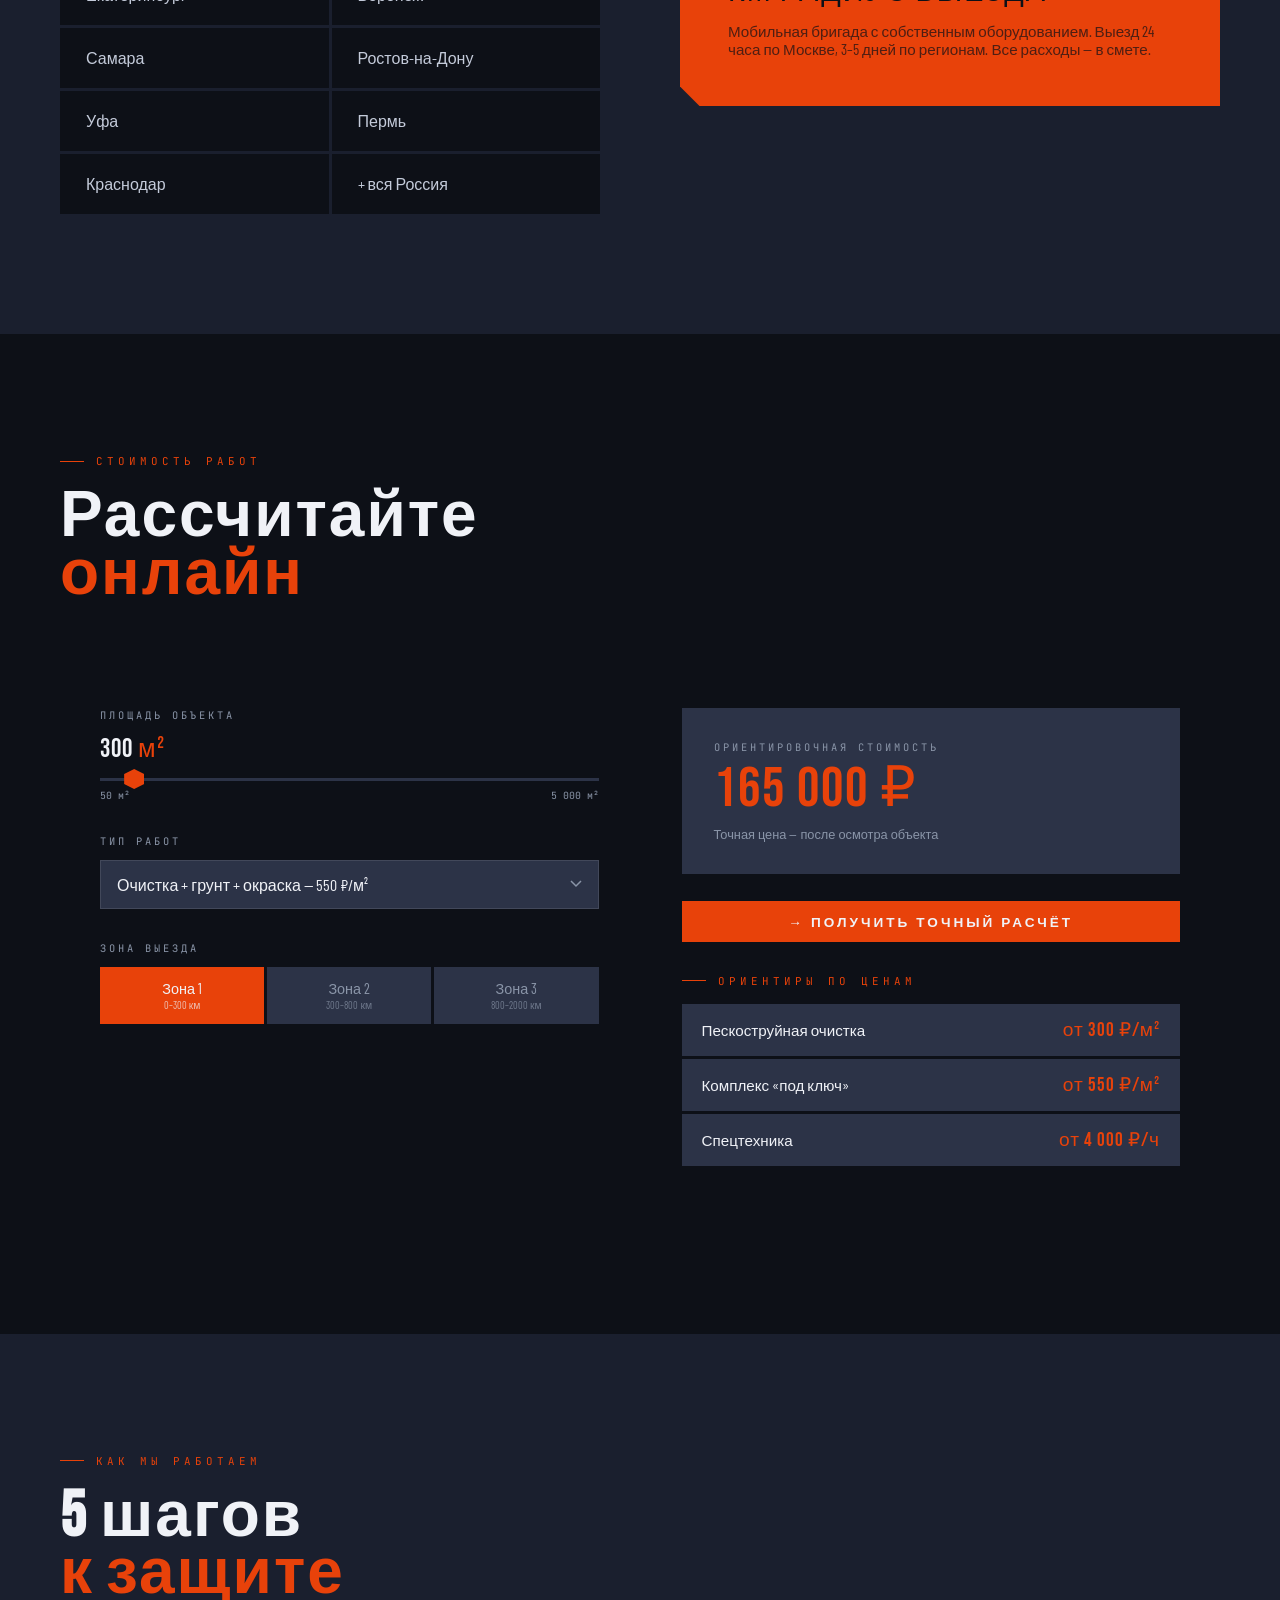
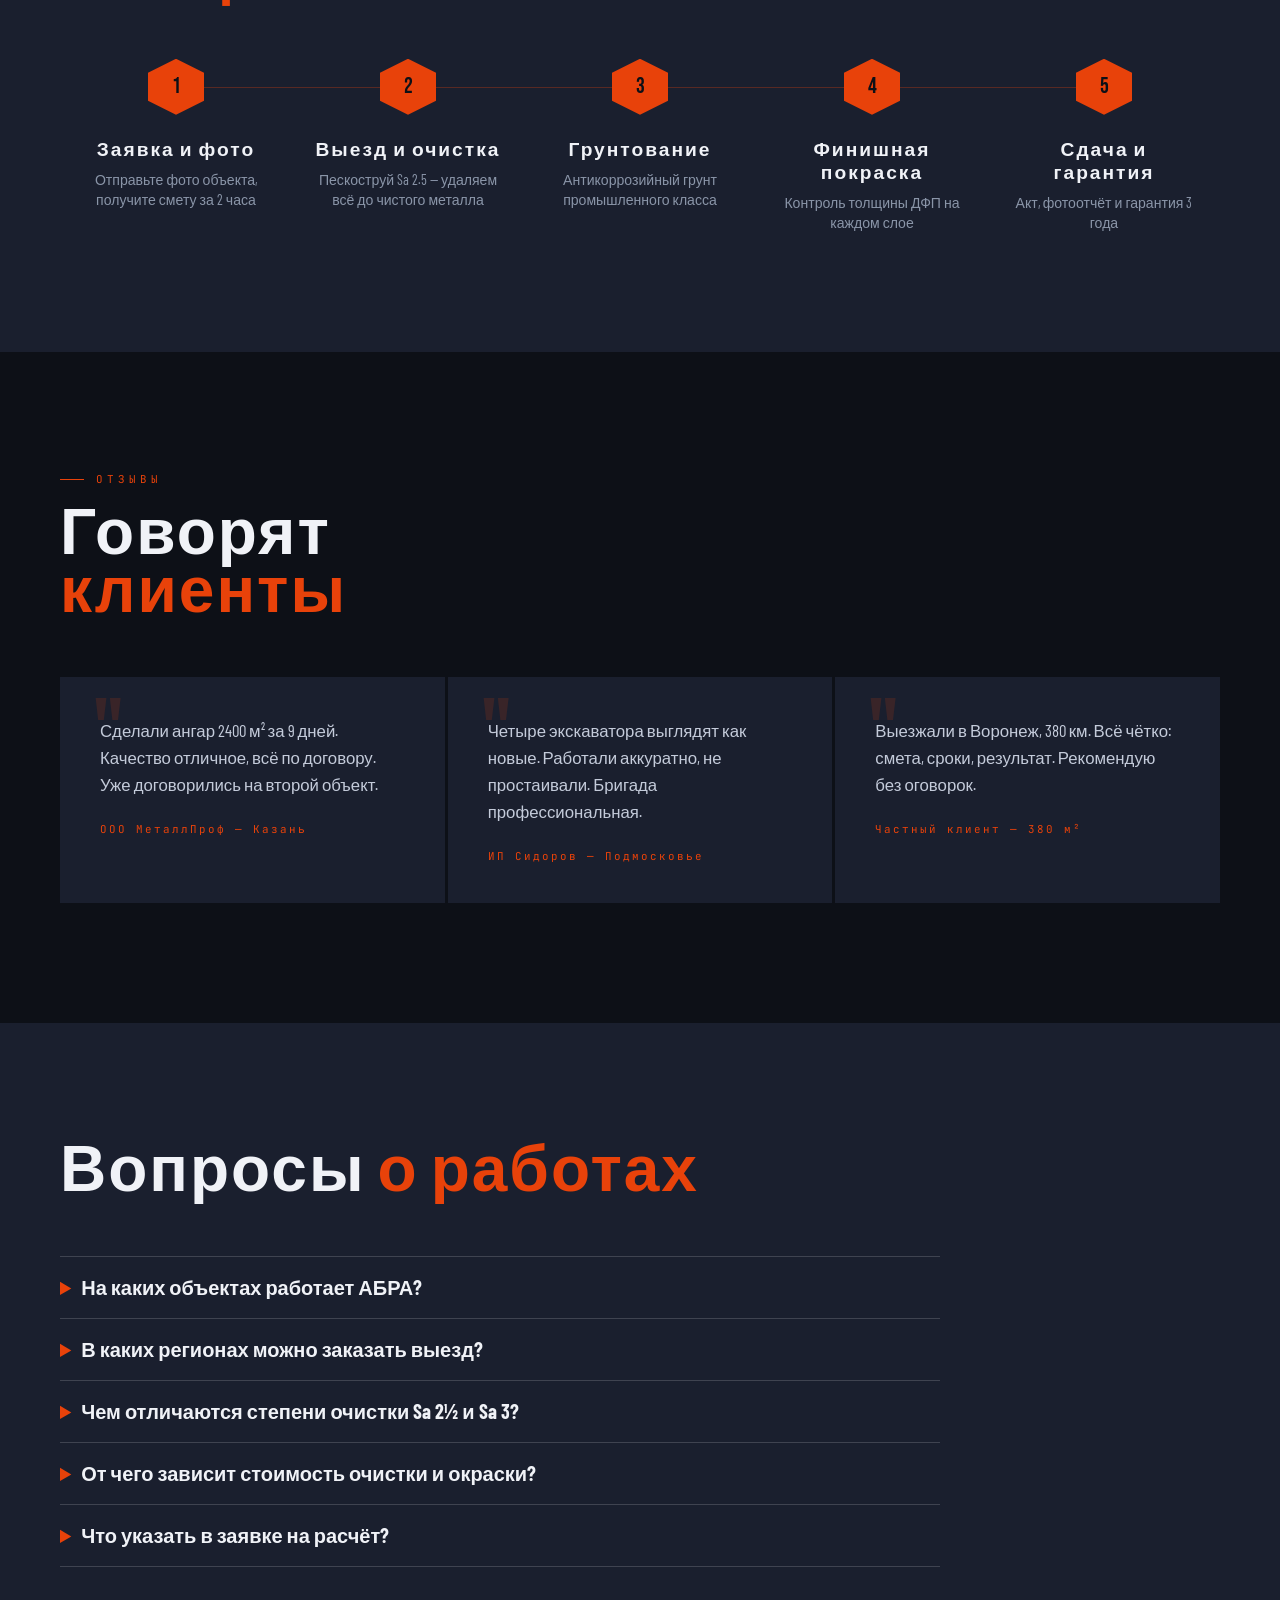
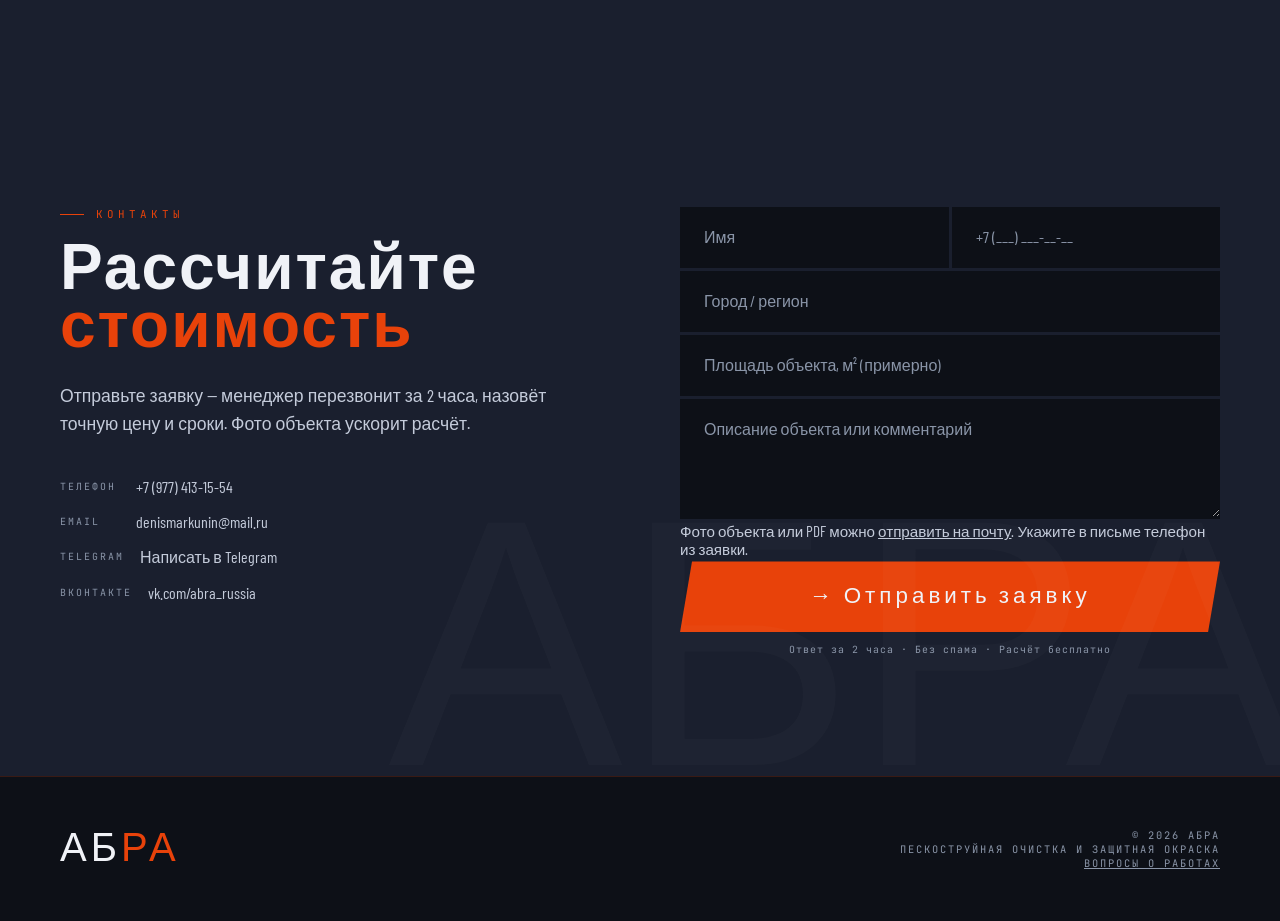
==== commit 21e9b824: "Improve search metadata and add service FAQ" ====
--- a/index.html
+++ b/index.html
@@ -3,11 +3,59 @@
 <head>
 <meta charset="UTF-8">
 <meta name="viewport" content="width=device-width, initial-scale=1.0">
-<meta name="description" content="АБРА — пескоструйная очистка до Sa 2.5 и антикоррозийная окраска по всей России. 500+ объектов, гарантия 3 года, выезд до 2000 км.">
-<title>АБРА | Пескоструйная очистка и защитная окраска</title>
+<meta name="description" content="АБРА выполняет пескоструйную очистку, антикоррозийную обработку и покраску металла. Выезд в Москве, Подмосковье и регионах России. Очистка от 300 ₽/м².">
+<title>Пескоструйная очистка и покраска металла по России — АБРА</title>
 <link rel="canonical" href="https://abrapro.ru/">
+<meta name="robots" content="max-image-preview:large">
+<meta property="og:type" content="website">
+<meta property="og:locale" content="ru_RU">
+<meta property="og:site_name" content="АБРА">
+<meta property="og:url" content="https://abrapro.ru/">
+<meta property="og:title" content="Пескоструйная очистка и покраска металла — АБРА">
+<meta property="og:description" content="Мобильные бригады по пескоструйной очистке и антикоррозийной окраске металла. Работаем в Москве, Подмосковье и регионах России.">
+<meta property="og:image" content="https://abrapro.ru/case1.jpg">
+<meta property="og:image:type" content="image/jpeg">
+<meta property="og:image:width" content="1376">
+<meta property="og:image:height" content="768">
+<meta property="og:image:alt" content="Металлоангар в Казани — выполненный проект АБРА">
+<meta name="twitter:card" content="summary_large_image">
 <meta name="google-site-verification" content="O0orOzKeT7Ut4XhHAEOfi-XUMI8leeEEkiB-gyLbcAE" />
 <meta name="yandex-verification" content="a42eac2602d475b2" />
+<script type="application/ld+json">
+{
+  "@context": "https://schema.org",
+  "@graph": [
+    {
+      "@type": "WebSite",
+      "@id": "https://abrapro.ru/#website",
+      "url": "https://abrapro.ru/",
+      "name": "АБРА",
+      "inLanguage": "ru",
+      "publisher": { "@id": "https://abrapro.ru/#organization" }
+    },
+    {
+      "@type": "Organization",
+      "@id": "https://abrapro.ru/#organization",
+      "name": "АБРА",
+      "url": "https://abrapro.ru/",
+      "logo": "https://abrapro.ru/apple-touch-icon.png",
+      "description": "Выездные работы по пескоструйной очистке и антикоррозийной окраске металла.",
+      "telephone": "+7 977 413-15-54",
+      "email": "denismarkunin@mail.ru",
+      "sameAs": ["https://vk.com/abra_russia"]
+    },
+    {
+      "@type": "Service",
+      "@id": "https://abrapro.ru/#services",
+      "url": "https://abrapro.ru/#services",
+      "name": "Пескоструйная очистка и антикоррозийная покраска металла",
+      "serviceType": ["Пескоструйная очистка", "Антикоррозийная защита", "Покраска металлоконструкций"],
+      "provider": { "@id": "https://abrapro.ru/#organization" },
+      "areaServed": { "@type": "Country", "name": "Россия" }
+    }
+  ]
+}
+</script>
 
 <!-- Yandex.Metrika counter -->
 <script type="text/javascript">
@@ -21,15 +69,15 @@
 </script>
 <!-- /Yandex.Metrika counter -->
 <script>
-/* Редирект на HTTPS и на основной домен — без .htaccess, безопасно для сервера */
+/* Переход для браузера, пока постоянный редирект не настроен на хостинге. */
 (function() {
-  var host = window.location.hostname;
-  var isHttp = window.location.protocol === 'http:';
-  var isAltDomain = host.indexOf('xn--90aaramfwvc') !== -1 || host === 'абрапро.рф' || host === 'www.абрапро.рф';
-
-  if ((host === 'abrapro.ru' && isHttp) || isAltDomain) {
-    var target = 'https://abrapro.ru' + window.location.pathname + window.location.search + window.location.hash;
-    window.location.replace(target);
+  const { hostname, protocol, pathname, search, hash } = window.location;
+  const siteHosts = ['abrapro.ru', 'www.abrapro.ru', 'xn--80aac7ceec.xn--p1ai', 'www.xn--80aac7ceec.xn--p1ai'];
+  if (!siteHosts.includes(hostname)) return;
+
+  if (hostname !== 'abrapro.ru' || protocol !== 'https:' || pathname === '/index.html') {
+    const path = pathname === '/index.html' ? '/' : pathname;
+    window.location.replace('https://abrapro.ru' + path + search + hash);
   }
 })();
 </script>
@@ -123,6 +171,14 @@
   transition: background 0.2s, transform 0.1s;
 }
 .btn-primary:hover { background: #ff5520; transform: translateY(-1px); }
+a.btn-primary { display: inline-block; text-decoration: none; text-align: center; }
+.skip-link {
+  position: fixed; z-index: 101; top: 12px; left: 12px;
+  background: var(--iron); color: var(--white); padding: 10px 14px;
+  transform: translateY(-150%);
+}
+.skip-link:focus { transform: none; }
+main section[id], main:focus { scroll-margin-top: 88px; }
 
 /* ── HERO ── */
 .hero {
@@ -804,7 +860,7 @@
   font-family: 'Bebas Neue', sans-serif; font-size: 1.4rem; color: var(--iron);
   position: relative; z-index: 1;
 }
-.step h4 {
+.step h3 {
   font-family: 'Bebas Neue', sans-serif;
   font-size: 1.2rem; letter-spacing: 2px; margin-bottom: 8px;
 }
@@ -980,6 +1036,17 @@
   font-size: 0.65rem; letter-spacing: 2px; text-transform: uppercase; color: var(--smoke);
   text-align: right;
 }
+.footer-meta a { color: inherit; }
+
+/* ── QUESTIONS ── */
+.faq { padding: 120px 60px; background: var(--steel); }
+.faq-list { max-width: 880px; }
+.faq-list details { border-top: 1px solid rgba(255,255,255,0.16); }
+.faq-list details:last-child { border-bottom: 1px solid rgba(255,255,255,0.16); }
+.faq-list summary { padding: 18px 0; cursor: pointer; font-size: 1.25rem; font-weight: 700; }
+.faq-list summary::marker { color: var(--ore); }
+.faq-list p { color: var(--ash); font-size: 1.08rem; line-height: 1.55; padding-bottom: 18px; }
+.faq-list a { color: var(--white); }
 
 /* ── ANIMATIONS ── */
 @keyframes fadeUp {
@@ -1087,7 +1154,7 @@
   .spark-line { display: none; }
 
   /* sections */
-  .services, .cases, .geo, .pricing, .process, .testimonials, .contact { padding: 64px 20px; }
+  .services, .cases, .geo, .pricing, .process, .testimonials, .faq, .contact { padding: 64px 20px; }
   h2 { font-size: clamp(2.2rem, 8vw, 3.5rem); margin-bottom: 36px; }
 
   /* grids → single column */
@@ -1148,11 +1215,12 @@
 </head>
 <body>
 <noscript><div><img src="https://mc.yandex.ru/watch/109891792" style="position:absolute; left:-9999px;" alt=""></div></noscript>
+<a class="skip-link" href="#main">К основному содержанию</a>
 
 <!-- HEADER -->
 <header>
   <div class="logo">АБ<em>РА</em></div>
-  <nav>
+  <nav aria-label="Основная навигация">
     <a href="#services">Услуги</a>
     <a href="#cases">Кейсы</a>
     <a href="#geo">География</a>
@@ -1161,14 +1229,14 @@
   </nav>
   <div class="hdr-right">
     <a href="tel:+79774131554" class="hdr-phone" onclick="ymGoal('phone_click')">+7 (977) 413-15-54</a>
-    <button class="btn-primary" onclick="document.getElementById('contact').scrollIntoView({behavior:'smooth'})">Получить расчёт</button>
-    <button class="burger" id="burger" onclick="toggleBurger()" aria-label="Меню">
+    <a class="btn-primary" href="#contact">Получить расчёт</a>
+    <button type="button" class="burger" id="burger" onclick="toggleBurger()" aria-label="Меню" aria-controls="mobileNav" aria-expanded="false">
       <span></span><span></span><span></span>
     </button>
   </div>
 </header>
 <!-- MOBILE NAV -->
-<nav class="mobile-nav" id="mobileNav">
+<nav class="mobile-nav" id="mobileNav" aria-label="Мобильная навигация">
   <a href="#services" onclick="closeBurger()">Услуги</a>
   <a href="#cases"    onclick="closeBurger()">Кейсы</a>
   <a href="#geo"      onclick="closeBurger()">География</a>
@@ -1178,6 +1246,7 @@
 </nav>
 
 <!-- HERO -->
+<main id="main" tabindex="-1">
 <section class="hero" style="grid-template-columns:1fr;">
   <!-- VIDEO BACKGROUND -->
   <div class="hero-video-bg">
@@ -1186,9 +1255,9 @@
   <div class="hero-left" style="max-width:780px;">
     <div class="hero-eyebrow">Промышленная защита металла</div>
     <h1>Пескоструй<br><span>и покраска</span><br>по России</h1>
-    <p class="hero-sub">Мобильные бригады. Очистка Sa 2.5 / Sa 3. Выезд до 2000 км. Гарантия 3 года на всё.</p>
+    <p class="hero-sub">Выездные бригады по очистке и антикоррозийной покраске металла. Степени очистки Sa 2½ и Sa 3, выезд до 2000 км.</p>
     <div class="hero-ctas">
-      <button class="btn-primary" onclick="document.getElementById('contact').scrollIntoView()">Рассчитать стоимость</button>
+      <a class="btn-primary" href="#contact">Рассчитать стоимость</a>
       <a href="#cases" class="btn-ghost">Смотреть объекты →</a>
     </div>
     <div class="hero-stats">
@@ -1206,7 +1275,7 @@
       </div>
     </div>
   </div>
-  <div class="spark-line" style="position:relative;bottom:auto;right:auto;margin-top:32px;">ISO Sa 2.5 Certified</div>
+  <div class="spark-line" style="position:relative;bottom:auto;right:auto;margin-top:32px;">Степени очистки Sa 2½ / Sa 3</div>
 </section>
 
 <!-- TICKER -->
@@ -1233,7 +1302,7 @@
 <!-- SERVICES -->
 <section id="services" class="services">
   <div class="section-label">Что мы делаем</div>
-  <h2>Полный цикл<br><span>защиты металла</span></h2>
+  <h2>Пескоструй и<br><span>защита металла</span></h2>
   <div class="services-grid">
     <div class="service-card anim anim-d1">
       <div class="service-num">01</div>
@@ -1380,14 +1449,13 @@
           <div class="calc-result-num" id="calcResult">165 000 ₽</div>
           <div class="calc-result-note">Точная цена — после осмотра объекта</div>
         </div>
-        <button class="btn-primary" style="width:100%;margin-top:3px;clip-path:none;"
-                onclick="document.getElementById('contact').scrollIntoView()">
+        <a class="btn-primary" style="width:100%;margin-top:3px;clip-path:none;" href="#contact">
           → Получить точный расчёт
-        </button>
+        </a>
       </div>
 
       <div style="margin-top:32px;">
-        <div class="section-label" style="margin-bottom:16px;">Фиксированные тарифы</div>
+        <div class="section-label" style="margin-bottom:16px;">Ориентиры по ценам</div>
         <div class="calc-tariffs">
           <div class="calc-tariff-row">
             <span>Пескоструйная очистка</span>
@@ -1415,27 +1483,27 @@
   <div class="process-steps">
     <div class="step anim anim-d1">
       <div class="step-dot">1</div>
-      <h4>Заявка + фото</h4>
+      <h3>Заявка и фото</h3>
       <p>Отправьте фото объекта, получите смету за 2 часа</p>
     </div>
     <div class="step anim anim-d2">
       <div class="step-dot">2</div>
-      <h4>Выезд и очистка</h4>
+      <h3>Выезд и очистка</h3>
       <p>Пескоструй Sa 2.5 — удаляем всё до чистого металла</p>
     </div>
     <div class="step anim anim-d3">
       <div class="step-dot">3</div>
-      <h4>Грунтование</h4>
+      <h3>Грунтование</h3>
       <p>Антикоррозийный грунт промышленного класса</p>
     </div>
     <div class="step anim">
       <div class="step-dot">4</div>
-      <h4>Финишная покраска</h4>
+      <h3>Финишная покраска</h3>
       <p>Контроль толщины ДФП на каждом слое</p>
     </div>
     <div class="step anim">
       <div class="step-dot">5</div>
-      <h4>Сдача + гарантия</h4>
+      <h3>Сдача и гарантия</h3>
       <p>Акт, фотоотчёт и гарантия 3 года</p>
     </div>
   </div>
@@ -1458,6 +1526,32 @@
       <p class="testi-text">Выезжали в Воронеж, 380 км. Всё чётко: смета, сроки, результат. Рекомендую без оговорок.</p>
       <div class="testi-author">Частный клиент — 380 м²</div>
     </div>
+  </div>
+</section>
+
+<section class="faq" id="faq">
+  <h2>Вопросы <span>о работах</span></h2>
+  <div class="faq-list">
+    <details>
+      <summary>На каких объектах работает АБРА?</summary>
+      <p>Очищаем и окрашиваем металлоконструкции, ангары, резервуары, мосты и спецтехнику. Мобильная бригада привозит оборудование и работает на площадке заказчика. Примеры работ есть в <a href="#cases">выполненных проектах</a>.</p>
+    </details>
+    <details>
+      <summary>В каких регионах можно заказать выезд?</summary>
+      <p>Выезжаем по Москве, Московской области и в другие регионы России на расстояние до 2000 км. Чтобы уточнить возможность и дату выезда, укажите в заявке город или регион объекта.</p>
+    </details>
+    <details>
+      <summary>Чем отличаются степени очистки Sa 2½ и Sa 3?</summary>
+      <p>Это степени визуальной чистоты стали после абразивоструйной обработки по ISO 8501-1. Для Sa 2½ допустимы лишь лёгкие следы в виде пятен или полос. При Sa 3 поверхность имеет равномерный металлический цвет и видимых загрязнений нет. Степень очистки выбирают с учётом требований проекта и покрытия.</p>
+    </details>
+    <details>
+      <summary>От чего зависит стоимость очистки и окраски?</summary>
+      <p>На цену влияют площадь и состояние поверхности, состав работ и расстояние до объекта. Ориентир для очистки — от 300 ₽/м², для очистки с грунтованием и окраской — от 550 ₽/м². Предварительную сумму можно оценить в <a href="#pricing">калькуляторе</a>, точную стоимость уточняем после осмотра.</p>
+    </details>
+    <details>
+      <summary>Что указать в заявке на расчёт?</summary>
+      <p>Укажите город, примерную площадь, тип объекта и какие работы нужны. Фото поверхности или PDF со схемой можно прислать на почту по ссылке рядом с <a href="#contact">формой заявки</a>.</p>
+    </details>
   </div>
 </section>
 
@@ -1522,13 +1616,15 @@
     </div>
   </div>
 </section>
+</main>
 
 <!-- FOOTER -->
 <footer>
   <div class="footer-logo">АБ<em>РА</em></div>
   <div class="footer-meta">
     © 2026 АБРА<br>
-    Пескоструйная очистка и защитная окраска
+    Пескоструйная очистка и защитная окраска<br>
+    <a href="#faq">Вопросы о работах</a>
   </div>
 </footer>
 
@@ -1856,11 +1952,15 @@
 
 /* ── BURGER ── */
 function toggleBurger() {
-  document.getElementById('burger').classList.toggle('open');
-  document.getElementById('mobileNav').classList.toggle('open');
+  const burger = document.getElementById('burger');
+  const open = document.getElementById('mobileNav').classList.toggle('open');
+  burger.classList.toggle('open', open);
+  burger.setAttribute('aria-expanded', String(open));
 }
 function closeBurger() {
-  document.getElementById('burger').classList.remove('open');
+  const burger = document.getElementById('burger');
+  burger.classList.remove('open');
+  burger.setAttribute('aria-expanded', 'false');
   document.getElementById('mobileNav').classList.remove('open');
 }
 
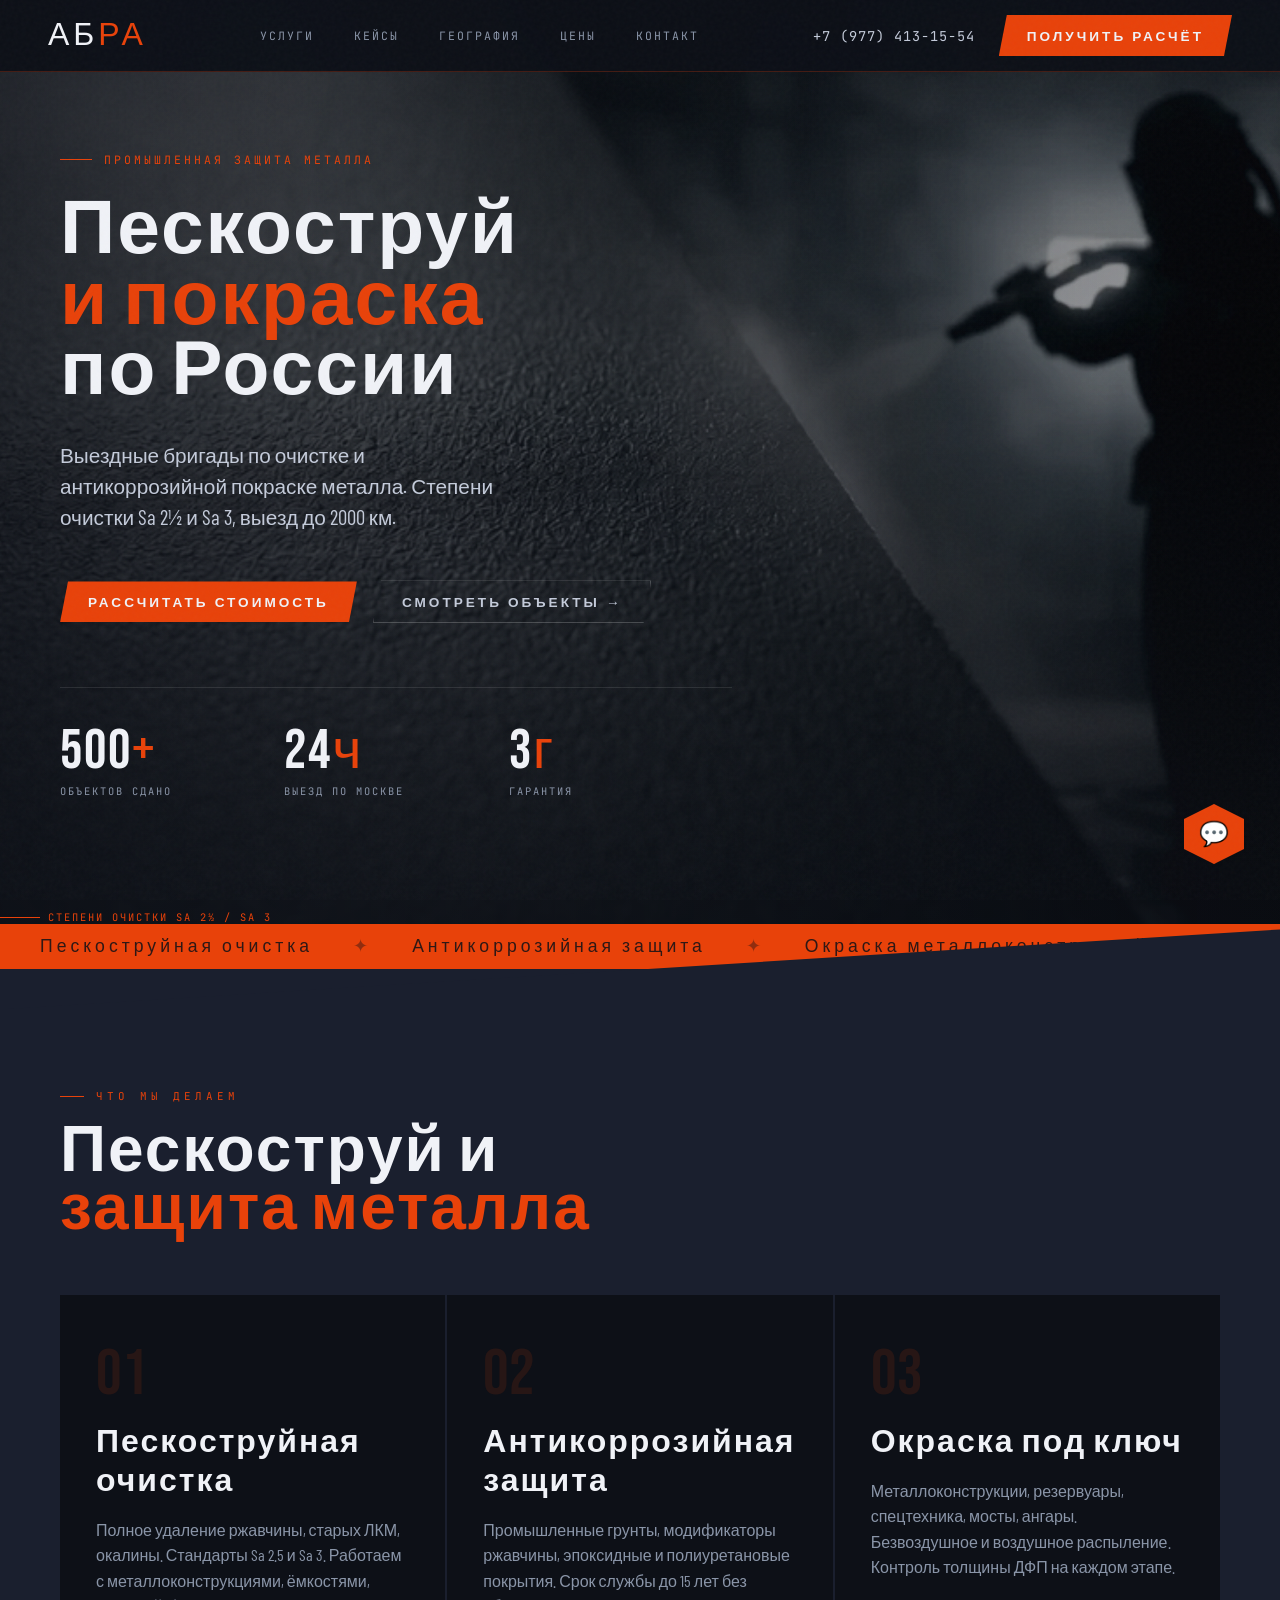
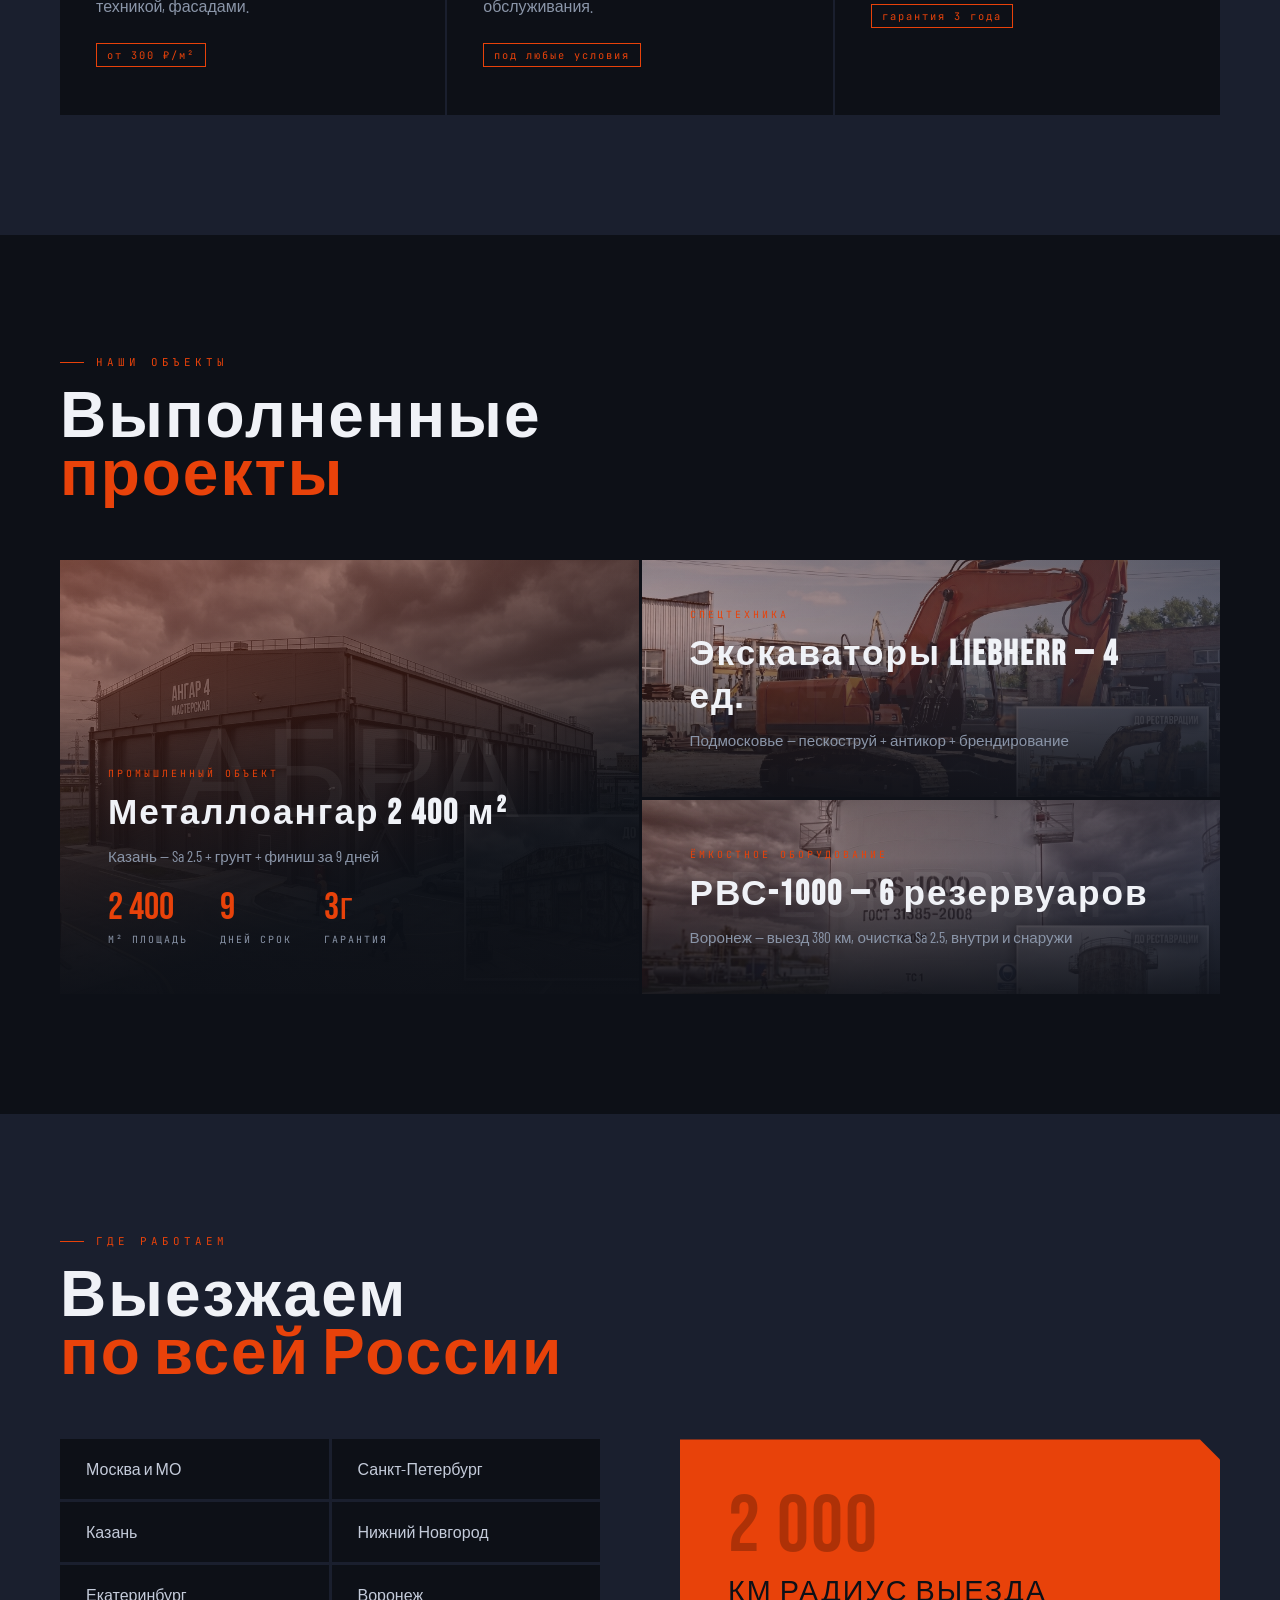
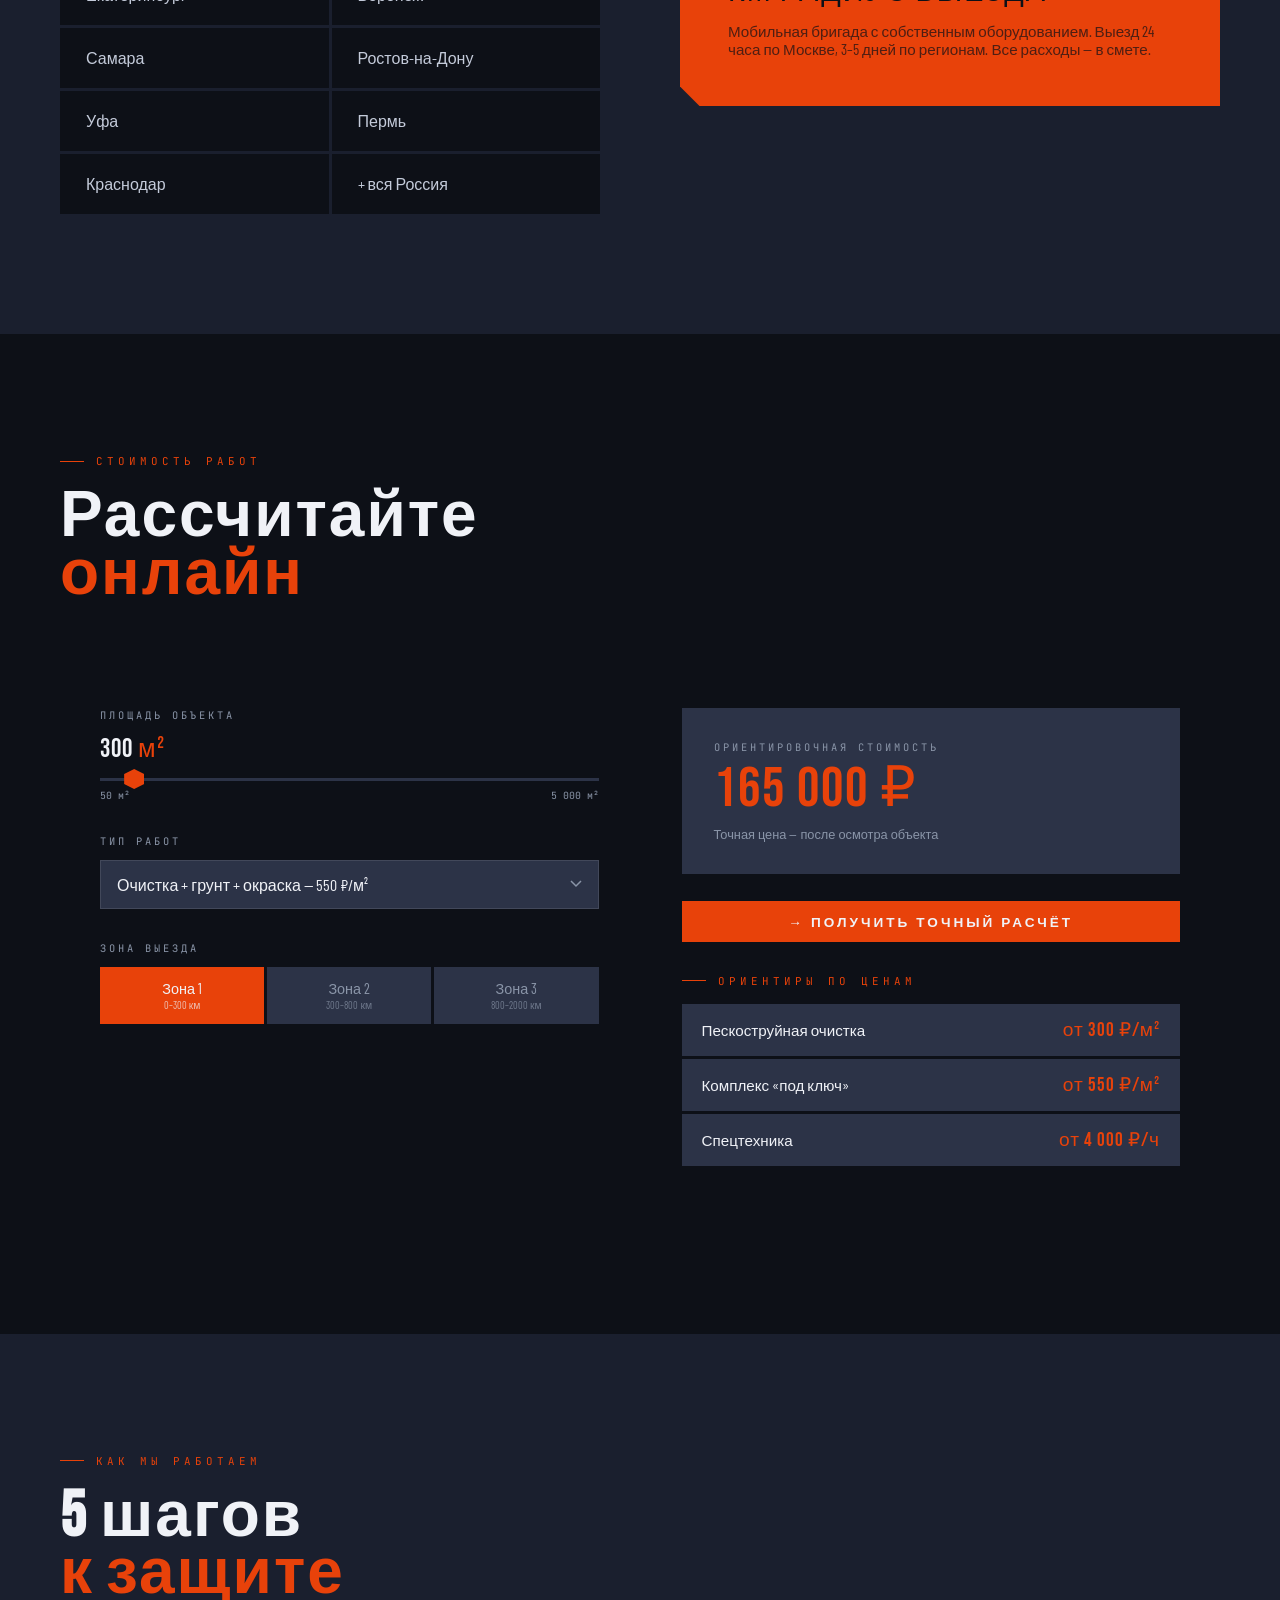
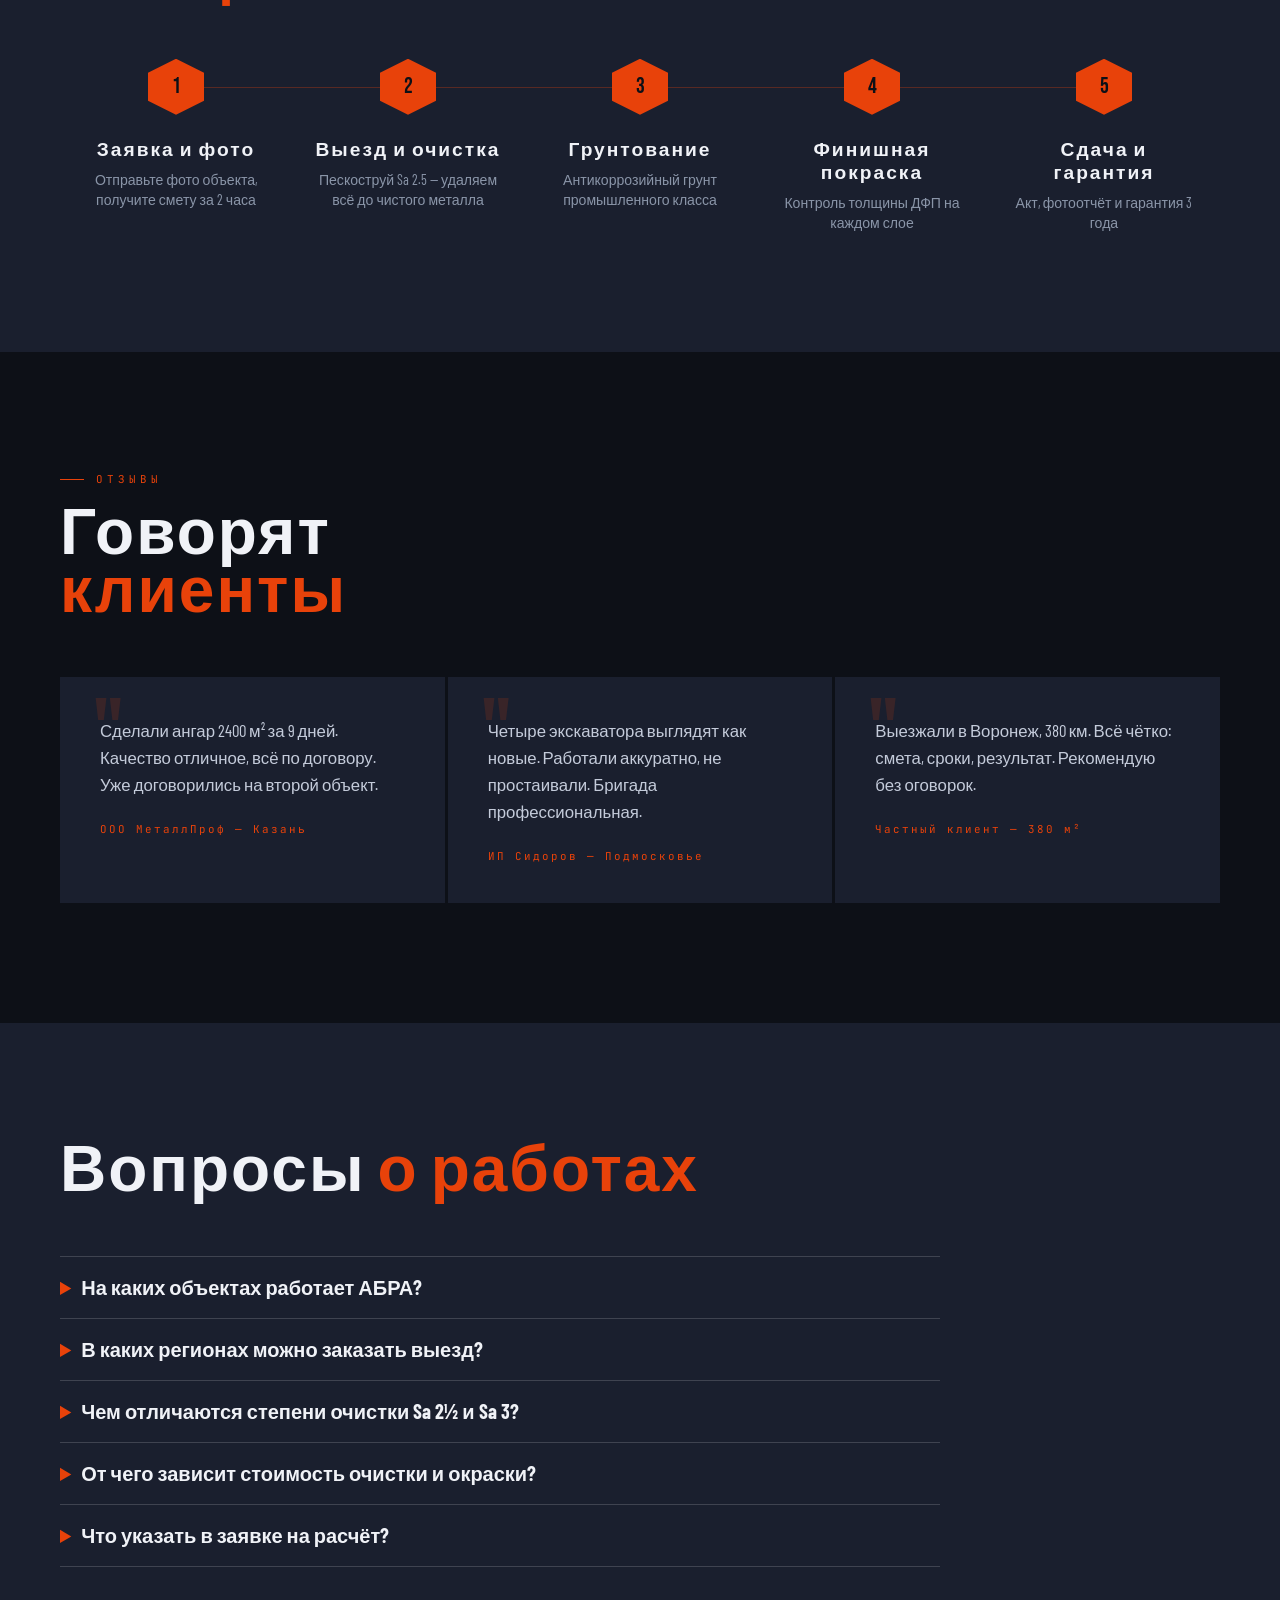
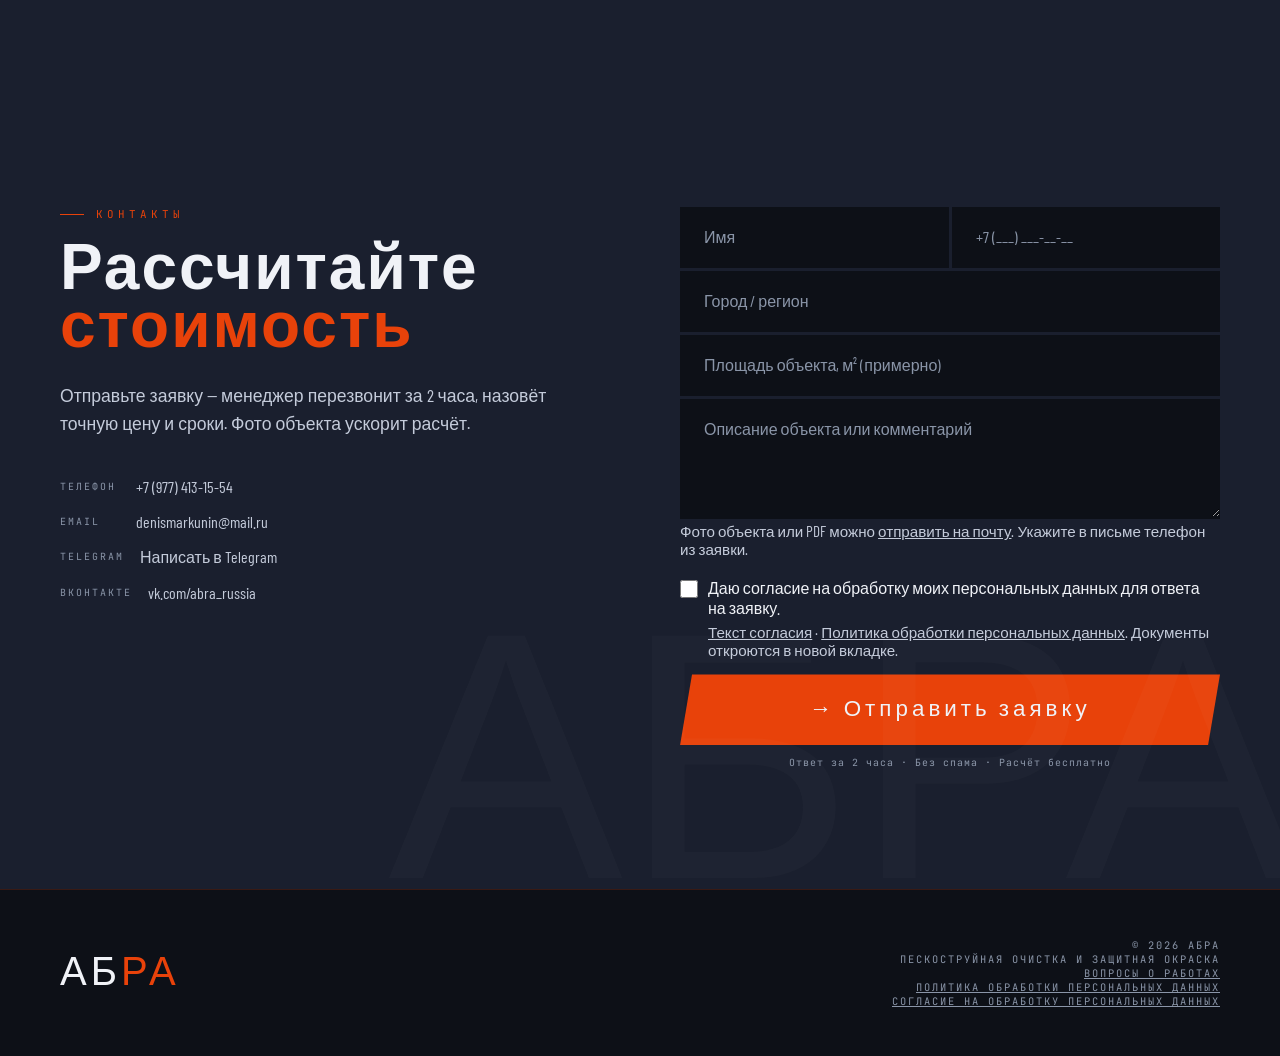
==== commit f9b255b7: "Add privacy policy and require consent for inquiries" ====
--- a/index.html
+++ b/index.html
@@ -1073,6 +1073,12 @@
 /* ── FORM FEEDBACK ── */
 .form-attachment-note { color: var(--ash); font-size: 0.95rem; }
 .form-attachment-note a, .form-submit-error a { color: inherit; text-decoration: underline; }
+.form-consent { margin-block: 12px; color: var(--white); }
+.form-consent label { display: flex; align-items: flex-start; gap: 10px; padding-block: 5px; cursor: pointer; }
+.form-consent input { flex: none; width: 18px; height: 18px; margin-top: 2px; accent-color: var(--ore); }
+.form-consent input:focus-visible { outline: 2px solid var(--white); outline-offset: 3px; }
+.form-consent p { padding-left: 28px; color: var(--ash); font-size: 0.95rem; }
+.form-consent a { color: inherit; }
 .form-submit-error { color: #ff8a8a; font-size: 0.95rem; }
 .form-submit:disabled { opacity: 0.7; cursor: wait; }
 .contact-form[hidden] { display: none; }
@@ -1606,6 +1612,18 @@
         </p>
         <noscript><p>Для отправки через форму включите JavaScript или <a href="mailto:denismarkunin@mail.ru">напишите нам на почту</a>.</p></noscript>
 
+        <div class="form-consent">
+          <label for="personalDataConsent">
+            <input type="checkbox" id="personalDataConsent" data-version="1.0" aria-describedby="consentDocuments" required>
+            <span>Даю согласие на обработку моих персональных данных для ответа на заявку.</span>
+          </label>
+          <p id="consentDocuments">
+            <a href="consent.html" target="_blank" rel="noopener">Текст согласия</a>
+            · <a href="privacy.html" target="_blank" rel="noopener">Политика обработки персональных данных</a>.
+            Документы откроются в новой вкладке.
+          </p>
+        </div>
+
         <button type="submit" class="form-submit">→ Отправить заявку</button>
         <p class="form-note">Ответ за 2 часа · Без спама · Расчёт бесплатно</p>
       </form>
@@ -1624,7 +1642,9 @@
   <div class="footer-meta">
     © 2026 АБРА<br>
     Пескоструйная очистка и защитная окраска<br>
-    <a href="#faq">Вопросы о работах</a>
+    <a href="#faq">Вопросы о работах</a><br>
+    <a href="privacy.html">Политика обработки персональных данных</a><br>
+    <a href="consent.html">Согласие на обработку персональных данных</a>
   </div>
 </footer>
 
@@ -1835,12 +1855,22 @@
 }
 
 /* ── EMAIL APPLICATION ── */
+document.getElementById('personalDataConsent').addEventListener('change', (event) => {
+  if (!event.currentTarget.checked) document.getElementById('formSubmitError').hidden = true;
+});
+
 async function handleSubmit(event) {
   event.preventDefault();
 
   const form = event.currentTarget;
   const button = form.querySelector('.form-submit');
   if (button.disabled) return;
+
+  const consent = form.querySelector('#personalDataConsent');
+  if (!consent.checked) {
+    consent.reportValidity();
+    return;
+  }
 
   const phoneField = form.querySelector('#phone');
   const phone = phoneField.value.trim();
@@ -1860,6 +1890,7 @@
     comment: form.querySelector('#comment').value.trim(),
   };
   const subject = 'Новая заявка с сайта АБРА';
+  const consentRecord = `Версия ${consent.dataset.version}, ${new Date().toISOString()}`;
   error.hidden = true;
   const originalLabel = button.textContent;
   button.textContent = 'Отправляем…';
@@ -1875,6 +1906,7 @@
         access_key: W3F_ACCESS_KEY,
         subject,
         from_name: 'Сайт АБРА',
+        personal_data_consent: consentRecord,
         ...fields,
       }),
     });
@@ -1893,11 +1925,12 @@
       `Город: ${fields.city}`,
       fields.area && `Площадь: ${fields.area}`,
       fields.comment && `Комментарий: ${fields.comment}`,
+      `Согласие на обработку данных: ${consentRecord}`,
     ].filter(Boolean).join('\r\n');
     const fallback = document.getElementById('formEmailFallback');
     const address = fallback.href.split('?')[0];
     fallback.href = `${address}?subject=${encodeURIComponent(subject)}&body=${encodeURIComponent(body)}`;
-    error.hidden = false;
+    error.hidden = !consent.checked;
     return;
   }
 
